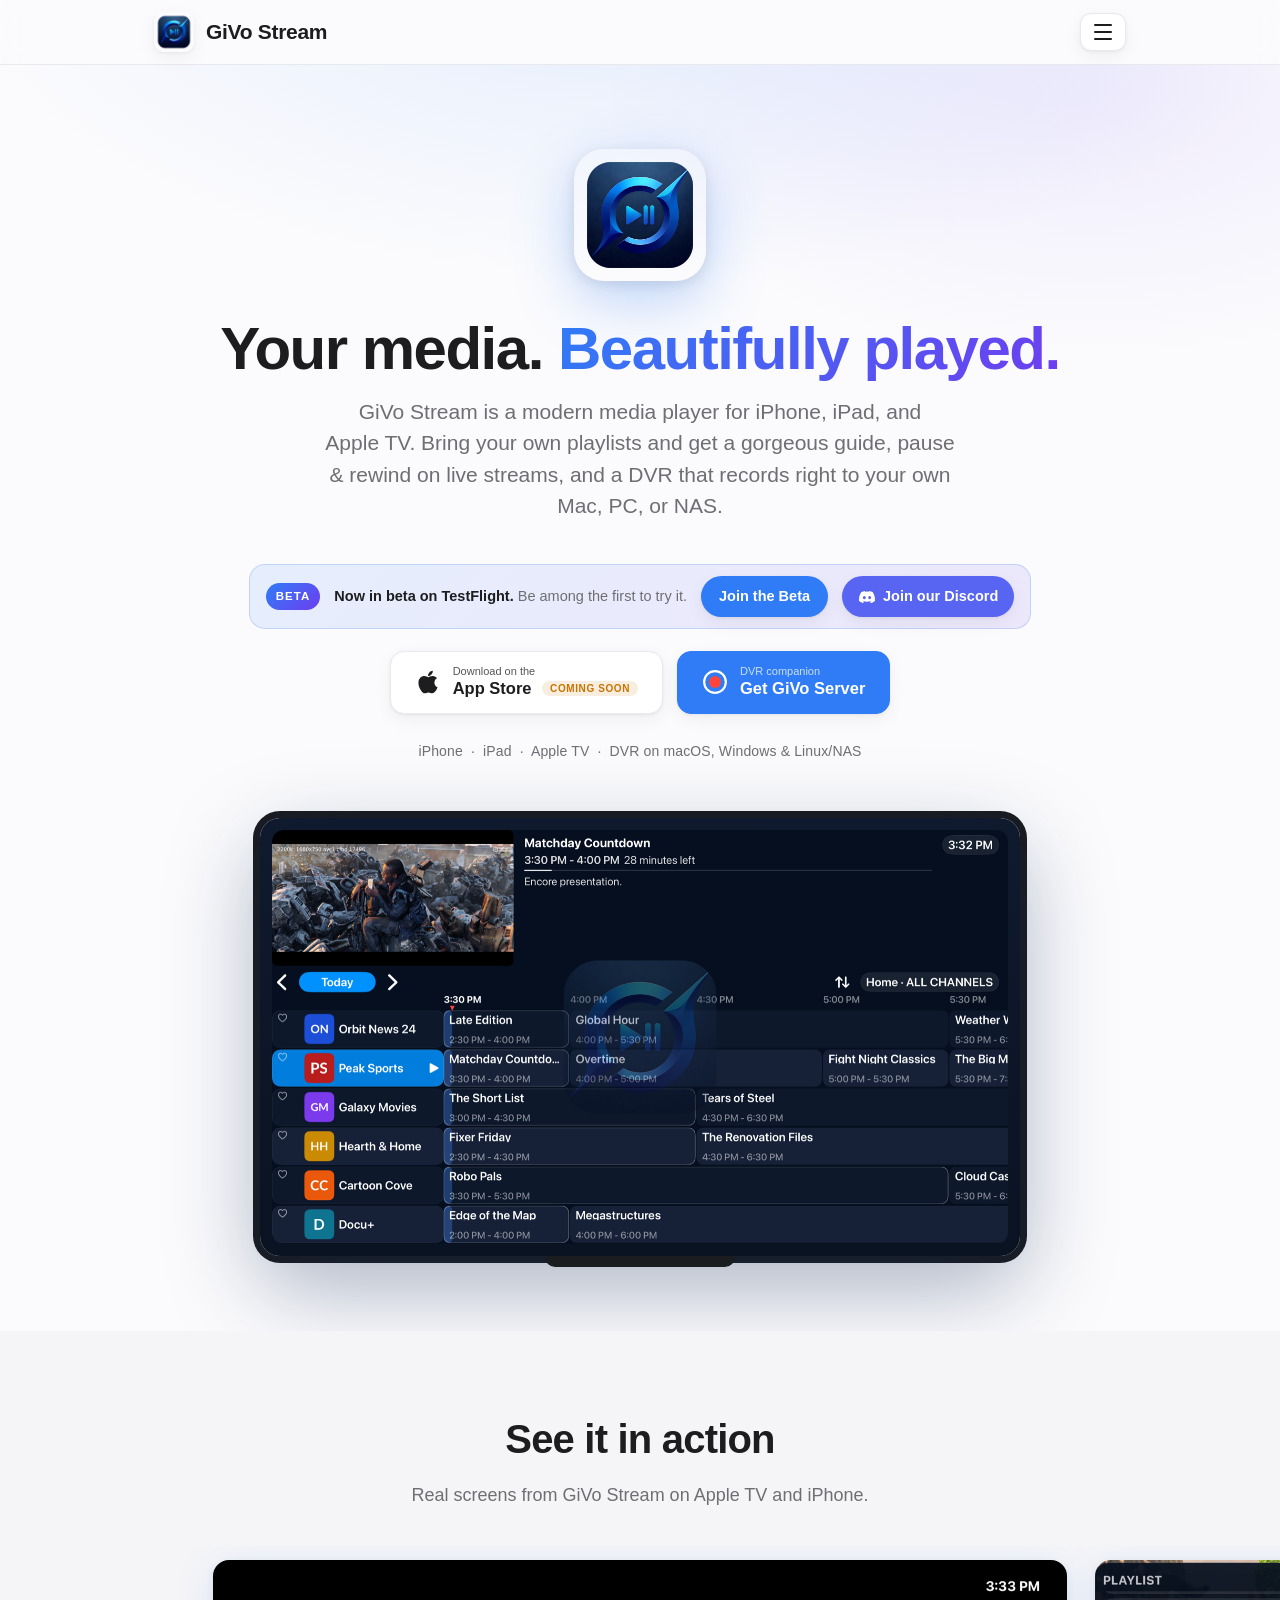
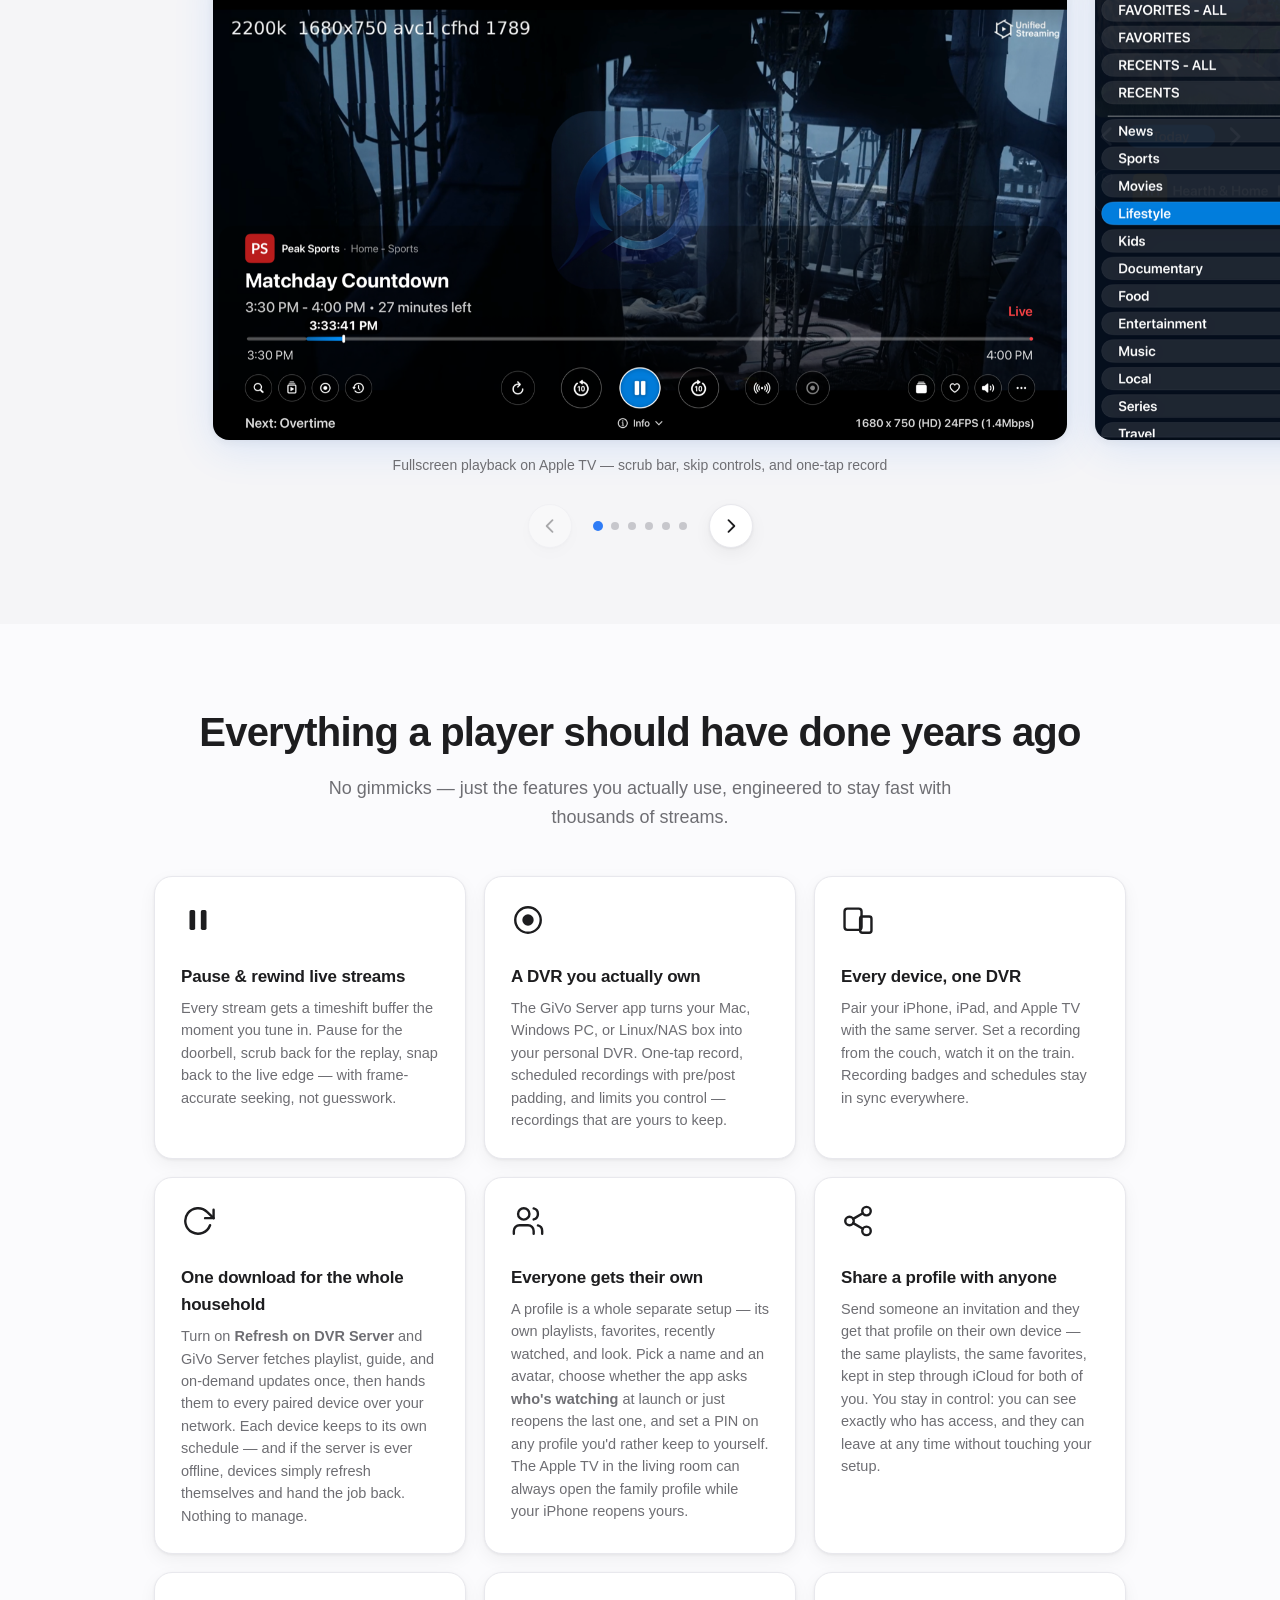
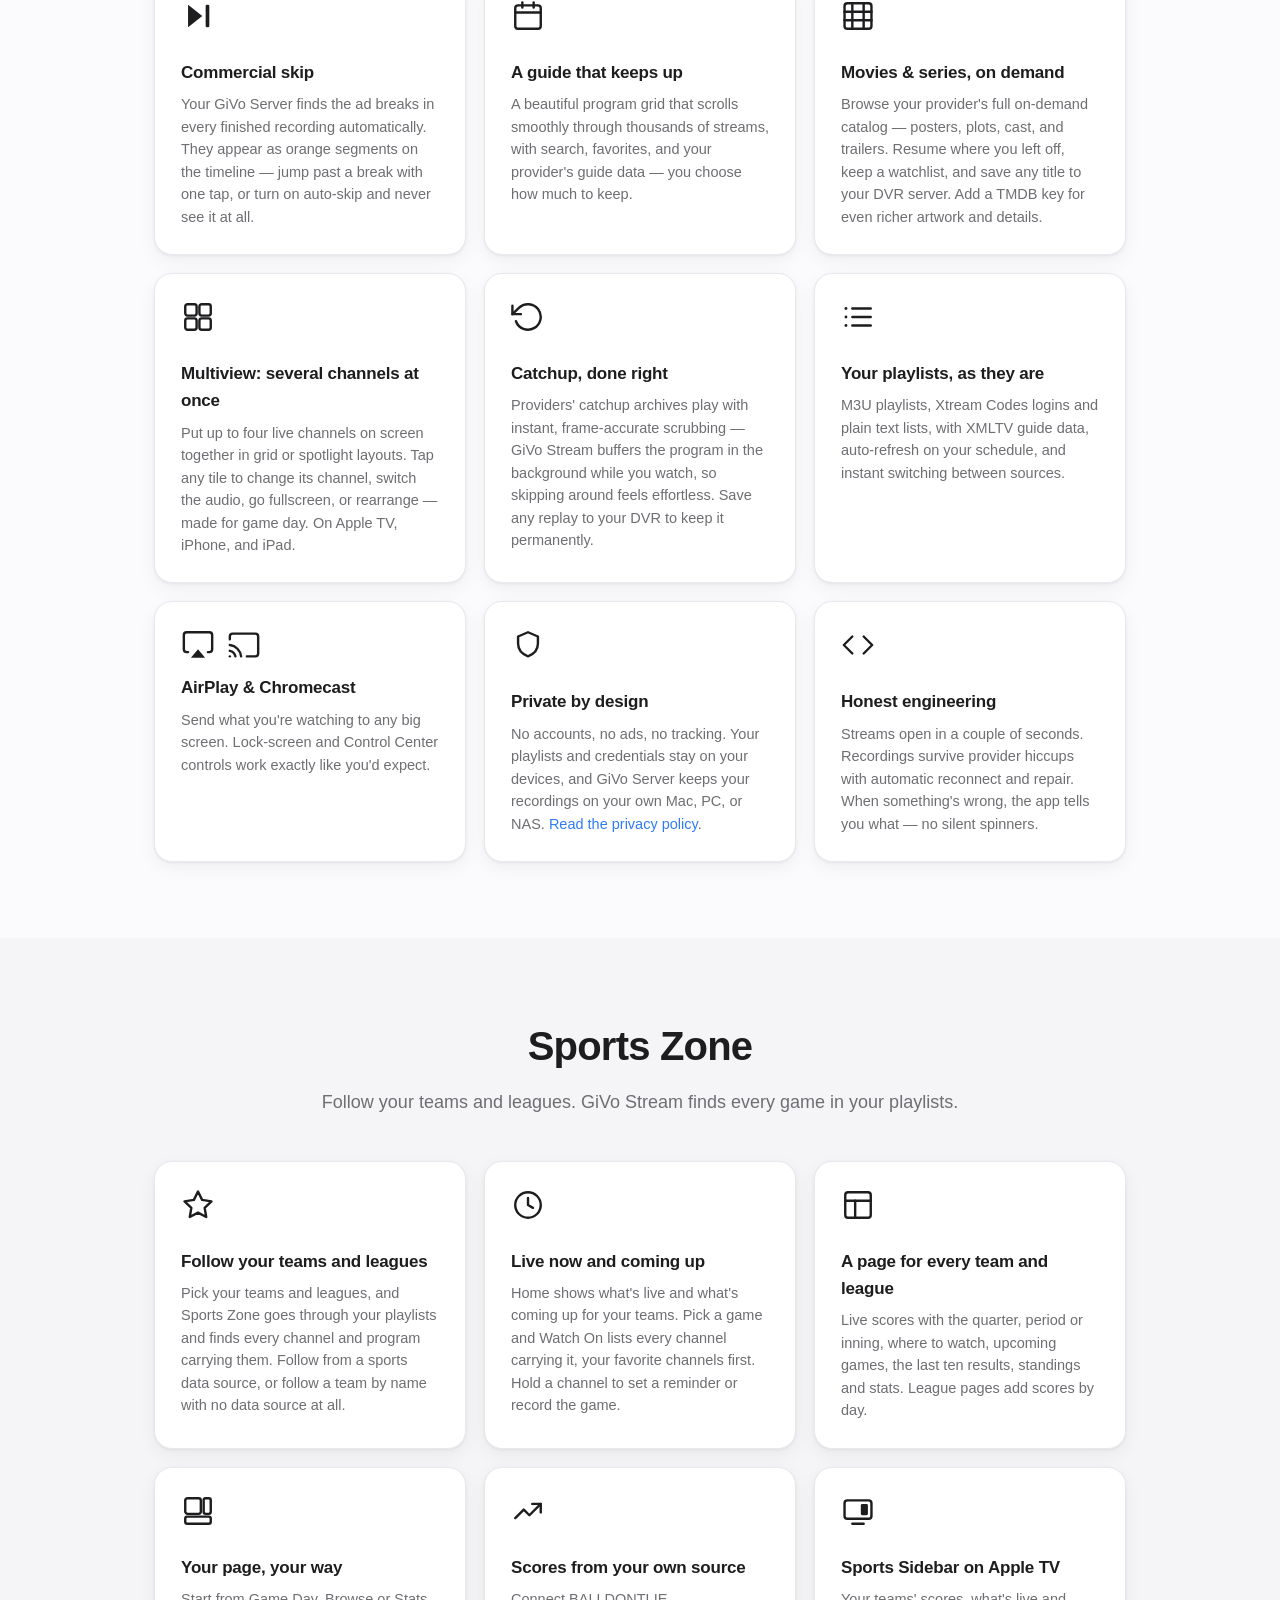
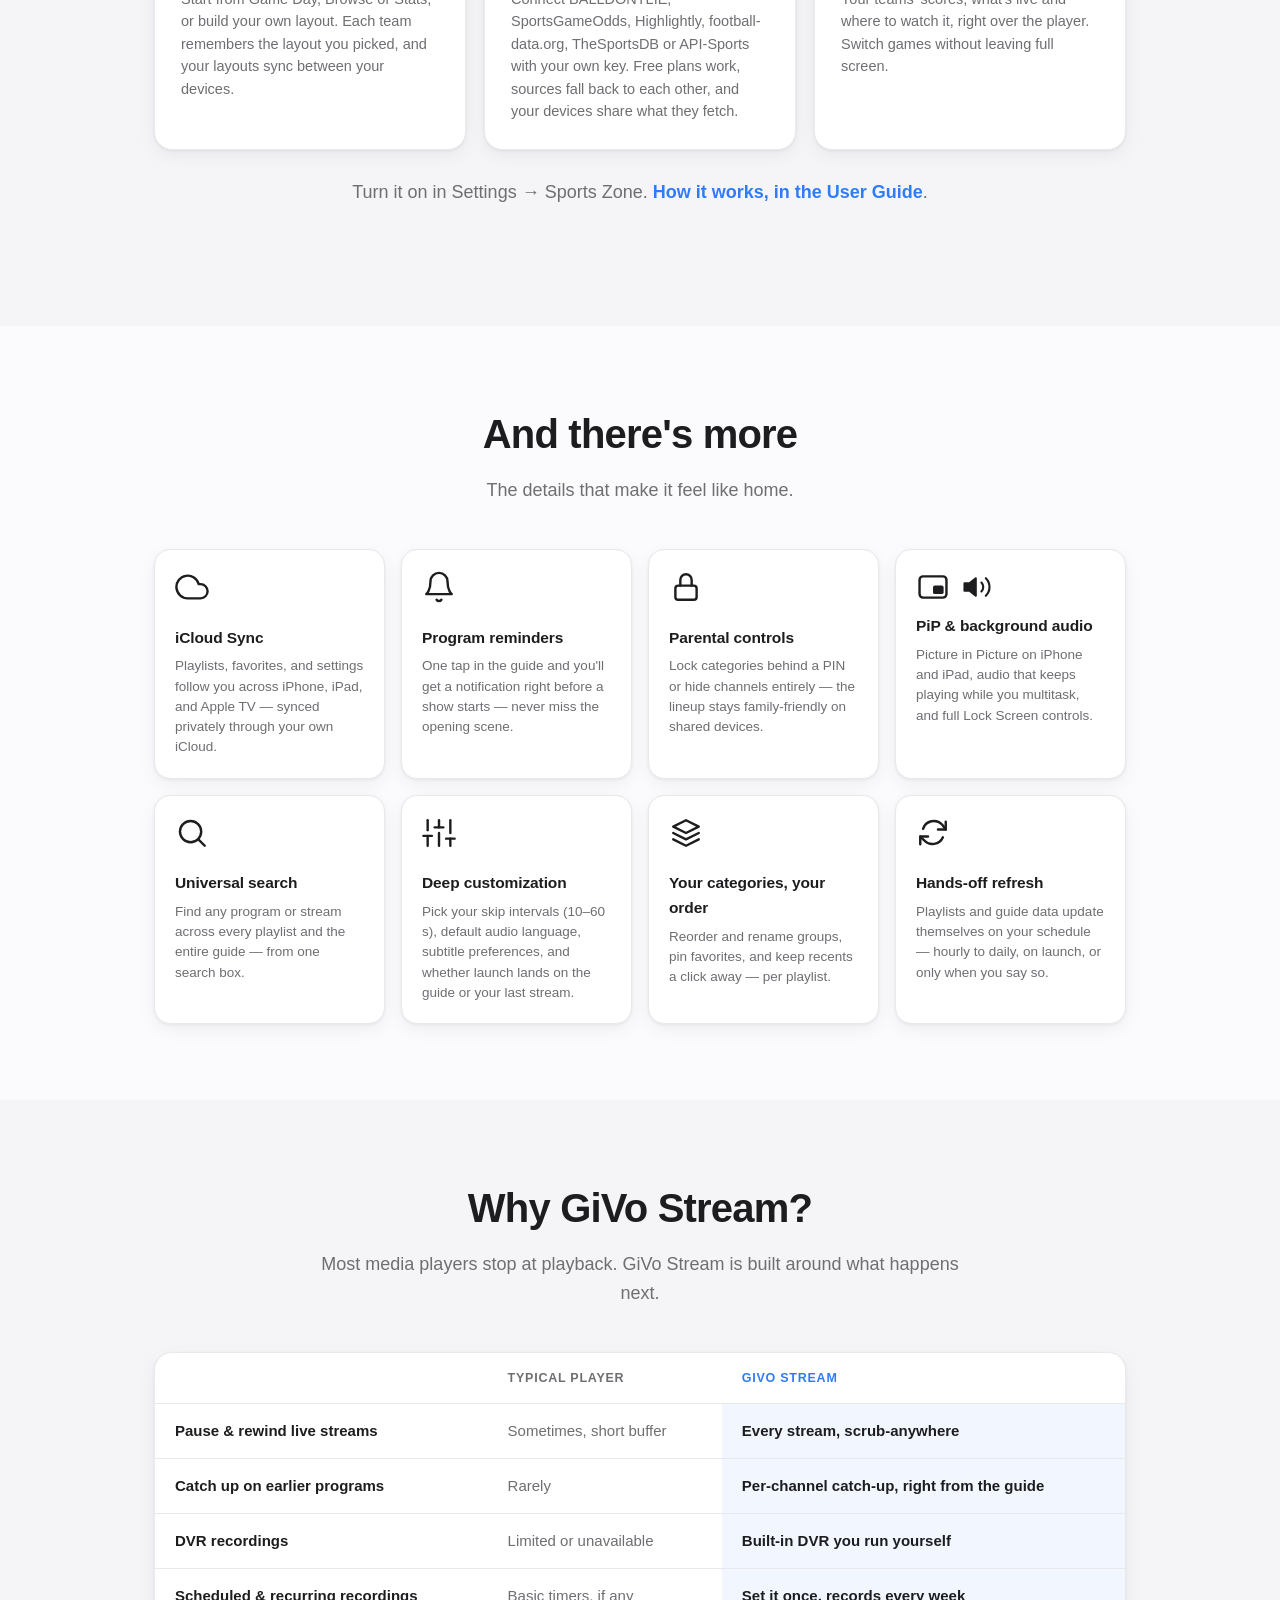
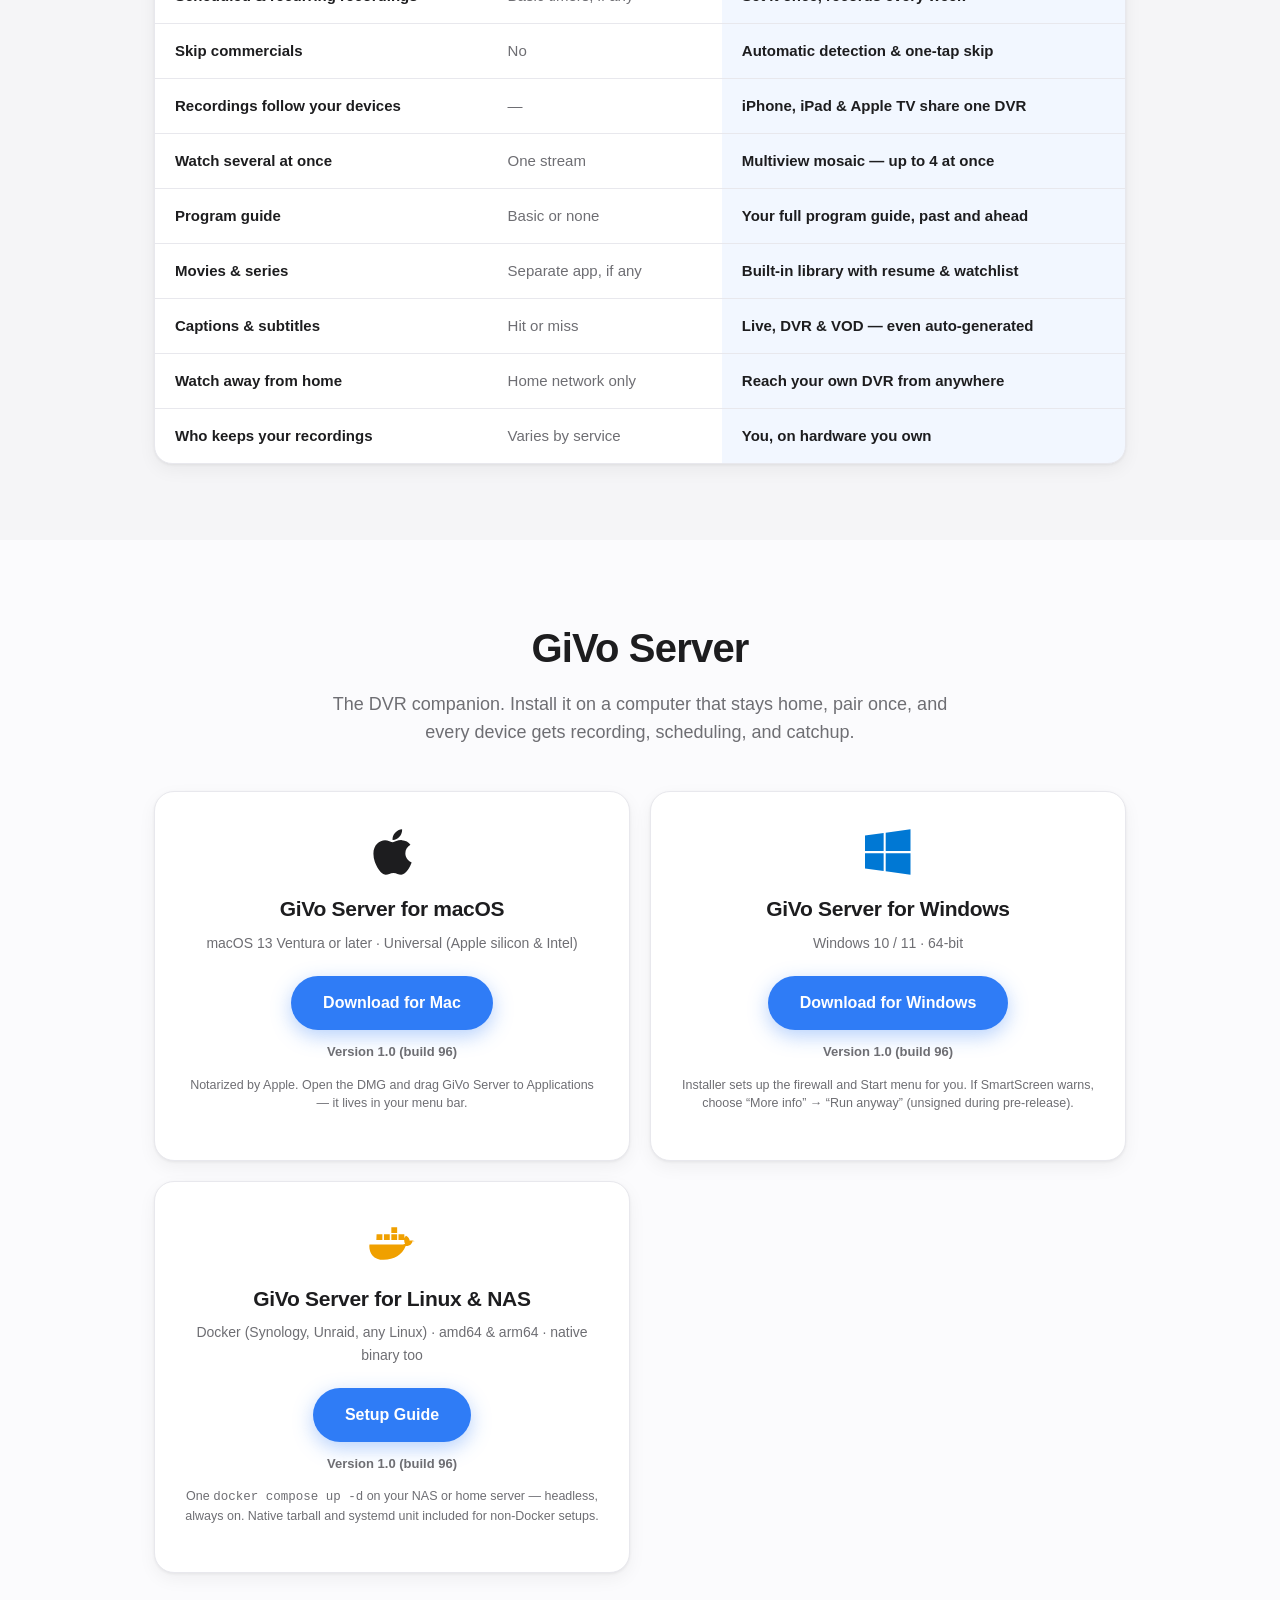
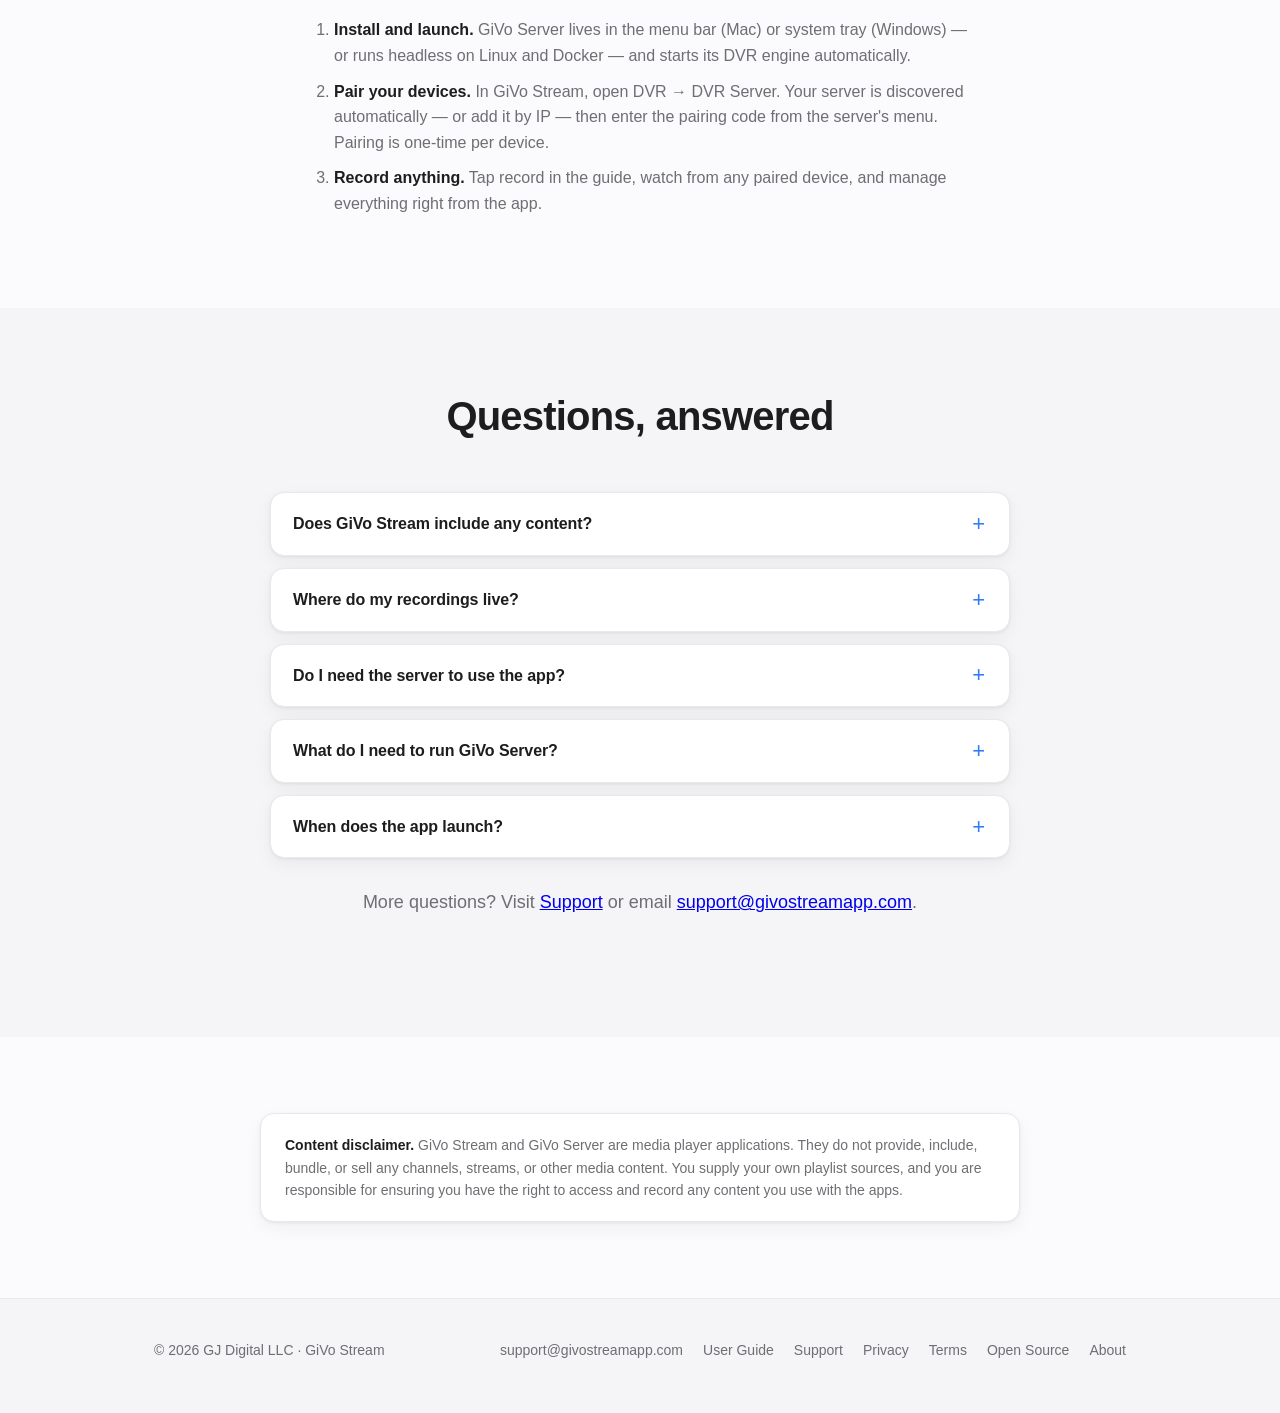
==== index.html @ 81349e75 "GiVo Server 1.0 (build 96) — downloads + version text" ====
<!DOCTYPE html>
<html lang="en">
<head>
<meta charset="utf-8">
<meta name="viewport" content="width=device-width, initial-scale=1">
<title>GiVo Stream — Your media. Beautifully played.</title>
<meta name="description" content="GiVo Stream is a modern media player for iPhone, iPad, and Apple TV. Bring your own playlists and get a beautiful program guide, pause &amp; rewind on live streams, and a DVR companion for Mac, Windows, and Linux/NAS.">
<meta property="og:title" content="GiVo Stream — Your media. Beautifully played.">
<meta property="og:description" content="Modern media player for iPhone, iPad & Apple TV with pause/rewind on live streams, a beautiful guide, and a DVR server for Mac, Windows, and Linux/NAS.">
<meta property="og:image" content="https://givostreamapp.com/assets/icon-512.png">
<meta property="og:url" content="https://givostreamapp.com/">
<link rel="icon" type="image/png" sizes="64x64" href="/assets/favicon-64.png">
<link rel="apple-touch-icon" href="/assets/icon-180.png">
<link rel="stylesheet" href="/styles.css?v=22">
</head>
<body>

<nav>
  <div class="wrap">
    <img width="180" height="180" src="/assets/icon-180.png" alt="GiVo Stream icon">
    <a class="brand" href="/">GiVo Stream</a>
    <div class="links">
      <a href="/#features">Features</a>
      <a href="/#sports">Sports Zone</a>
      <a href="/#download">DVR Server</a>
      <a href="/linux.html">Linux &amp; NAS</a>
      <a href="/userguide.html">User Guide</a>
      <a href="/support.html">Support</a>
      <a href="/privacy.html">Privacy</a>
      <a href="/terms.html">Terms</a>
      <a href="/open-source.html">Open Source</a>
      <a href="/about.html">About</a>
    </div>
    <details class="menu">
      <summary aria-label="Menu"><span></span><span></span><span></span></summary>
      <div class="dropdown">
        <a href="/#features">Features</a>
        <a href="/#sports">Sports Zone</a>
        <a href="/#download">DVR Server Downloads</a>
        <a href="/linux.html">Linux &amp; NAS Setup</a>
        <a href="/userguide.html">User Guide</a>
        <a href="/support.html">Support</a>
        <a href="/privacy.html">Privacy Policy</a>
        <a href="/terms.html">Terms of Service</a>
        <a href="/open-source.html">Open Source</a>
        <a href="/about.html">About</a>
        <div class="dd-sep"></div>
        <a href="/#appstore">App Store <span class="soon-pill">COMING SOON</span></a>
        <a href="https://testflight.apple.com/join/amYRbhWM" target="_blank" rel="noopener">Join the Beta</a>
        <a href="https://discord.gg/Vh5wXTSwYg" target="_blank" rel="noopener">Discord</a>
      </div>
    </details>
  </div>
</nav>

<header class="hero">
  <div class="wrap">
    <img width="512" height="512" class="appicon" src="/assets/icon-512.png" alt="GiVo Stream app icon">
    <h1>Your media. <span class="grad">Beautifully played.</span></h1>
    <p class="tagline">GiVo Stream is a modern media player for iPhone, iPad, and
    Apple&nbsp;TV. Bring your own playlists and get a gorgeous guide, pause &amp;
    rewind on live streams, and a DVR that records right to your own
    Mac, PC, or&nbsp;NAS.</p>
    <div class="beta-bar">
      <span class="beta-pill">BETA</span>
      <span class="beta-text"><strong>Now in beta on TestFlight.</strong> Be among the first to try it.</span>
      <a class="beta-btn" href="https://testflight.apple.com/join/amYRbhWM" target="_blank" rel="noopener">Join the Beta</a>
      <a class="discord-btn" href="https://discord.gg/Vh5wXTSwYg" target="_blank" rel="noopener"><svg viewBox="0 0 640 512" fill="currentColor" aria-hidden="true"><path d="M524.5 69.8a1.5 1.5 0 0 0-.8-.7A485 485 0 0 0 404 32a1.8 1.8 0 0 0-1.9.9 337 337 0 0 0-14.9 30.6 447.8 447.8 0 0 0-134.4 0A309.5 309.5 0 0 0 237.7 33a1.9 1.9 0 0 0-1.9-.9A483.7 483.7 0 0 0 116.1 69.1a1.7 1.7 0 0 0-.8.7C39.1 183.7 18.2 294.7 28.4 404.4a2 2 0 0 0 .8 1.4A487.7 487.7 0 0 0 176 479.9a1.9 1.9 0 0 0 2.1-.7 348.2 348.2 0 0 0 30-48.8 1.9 1.9 0 0 0-1-2.6 321.2 321.2 0 0 1-45.9-21.9 1.9 1.9 0 0 1-.2-3.1 251 251 0 0 0 9.1-7.1 1.8 1.8 0 0 1 1.9-.3c96.2 43.9 200.4 43.9 295.5 0a1.8 1.8 0 0 1 1.9.2 234.5 234.5 0 0 0 9.1 7.2 1.9 1.9 0 0 1-.2 3.1 301.4 301.4 0 0 1-45.9 21.8 1.9 1.9 0 0 0-1 2.6 391.1 391.1 0 0 0 30 48.8 1.9 1.9 0 0 0 2.1.7A486 486 0 0 0 610.7 405.7a1.9 1.9 0 0 0 .8-1.4c12.3-126.8-20.5-236.9-86.9-334.5zM222.5 337.6c-29 0-52.8-26.6-52.8-59.2s23.4-59.2 52.8-59.2c29.7 0 53.3 26.8 52.8 59.2 0 32.7-23.4 59.2-52.8 59.2zm195.4 0c-29 0-52.8-26.6-52.8-59.2s23.4-59.2 52.8-59.2c29.7 0 53.3 26.8 52.8 59.2 0 32.7-23.2 59.2-52.8 59.2z"/></svg>Join our Discord</a>
    </div>
    <div class="badges" id="appstore">
      <span class="badge soon">
        <svg viewBox="0 0 384 512" fill="currentColor"><path d="M318.7 268.7c-.2-36.7 16.4-64.4 50-84.8-18.8-26.9-47.2-41.7-84.7-44.6-35.5-2.8-74.3 20.7-88.5 20.7-15 0-49.4-19.7-76.4-19.7C63.3 141.2 4 184.8 4 273.5q0 39.3 14.4 81.2c12.8 36.7 59 126.7 107.2 125.2 25.2-.6 43-17.9 75.8-17.9 31.8 0 48.3 17.9 76.4 17.9 48.6-.7 90.4-82.5 102.6-119.3-65.2-30.7-61.7-90-61.7-91.9zm-56.6-164.2c27.3-32.4 24.8-61.9 24-72.5-24.1 1.4-52 16.4-67.9 34.9-17.5 19.8-27.8 44.3-25.6 71.9 26.1 2 49.9-11.4 69.5-34.3z"/></svg>
        <span>
          <span class="small">Download on the</span>
          <span class="big">App Store <span class="soon-pill">COMING SOON</span></span>
        </span>
      </span>
      <a class="badge primary" href="#download">
        <svg viewBox="0 0 24 24" aria-label="Record"><circle cx="12" cy="12" r="10" fill="none" stroke="#ffffff" stroke-width="2"/><circle cx="12" cy="12" r="5.5" fill="#ff453a"/></svg>
        <span>
          <span class="small">DVR companion</span>
          <span class="big">Get GiVo Server</span>
        </span>
      </a>
    </div>
    <p class="platforms">iPhone &nbsp;·&nbsp; iPad &nbsp;·&nbsp; Apple&nbsp;TV
    &nbsp;·&nbsp; DVR on macOS, Windows &amp; Linux/NAS</p>

    <!-- Real app screenshot in a TV frame -->
    <div class="tv-vignette">
      <div class="tv-frame tv-frame-img">
        <img width="1400" height="787" src="/assets/shots/tv-guide.png" alt="GiVo Stream on Apple TV — program guide with live preview playback">
      </div>
      <div class="tv-stand"></div>
    </div>
  </div>
</header>

<section id="shots" class="alt">
  <div class="wrap">
    <h2>See it in action</h2>
    <p class="sub">Real screens from GiVo Stream on Apple&nbsp;TV and iPhone.</p>
  </div>
  <div class="gallery" aria-roledescription="carousel" aria-label="Screenshots of GiVo Stream">
    <div class="gallery-track" tabindex="0">
      <figure class="slide tv">
        <div class="frame"><img width="1400" height="787" src="/assets/shots/tv-player.png" alt="GiVo Stream fullscreen playback on Apple TV with scrub bar and controls" loading="lazy"></div>
        <figcaption>Fullscreen playback on Apple&nbsp;TV — scrub bar, skip controls, and one-tap record</figcaption>
      </figure>
      <figure class="slide tv">
        <div class="frame"><img width="1400" height="787" src="/assets/shots/tv-sidebar.png" alt="GiVo Stream playlist and category sidebar on Apple TV" loading="lazy"></div>
        <figcaption>Playlists, favorites, recents, and categories — one sidebar away</figcaption>
      </figure>
      <figure class="slide phone">
        <div class="frame"><img width="460" height="1000" src="/assets/shots/phone-player.png" alt="GiVo Stream floating player on iPhone with scrub bar and record button" loading="lazy"></div>
        <figcaption>The floating player — scrub, skip, and record in one tap</figcaption>
      </figure>
      <figure class="slide phone">
        <div class="frame"><img width="460" height="1000" src="/assets/shots/phone-guide.png" alt="GiVo Stream program guide on iPhone" loading="lazy"></div>
        <figcaption>The guide on iPhone</figcaption>
      </figure>
      <figure class="slide phone">
        <div class="frame"><img width="460" height="1000" src="/assets/shots/phone-channels.png" alt="GiVo Stream channel list on iPhone with now-playing progress" loading="lazy"></div>
        <figcaption>Channels with now-playing progress</figcaption>
      </figure>
      <figure class="slide phone">
        <div class="frame"><img width="460" height="1000" src="/assets/shots/phone-sidebar.png" alt="GiVo Stream playlist and category sidebar on iPhone" loading="lazy"></div>
        <figcaption>The sidebar — playlists, search, and categories</figcaption>
      </figure>
    </div>
    <div class="wrap gallery-nav">
      <button type="button" class="gallery-btn prev" aria-label="Previous screenshot" disabled><svg viewBox="0 0 24 24" width="20" height="20" fill="none" stroke="currentColor" stroke-width="2.2" stroke-linecap="round" stroke-linejoin="round" aria-hidden="true"><path d="M15 5l-7 7 7 7"/></svg></button>
      <div class="gallery-dots" role="tablist" aria-label="Choose a screenshot"><button type="button" role="tab" aria-label="Screenshot 1" aria-selected="true"></button><button type="button" role="tab" aria-label="Screenshot 2" aria-selected="false"></button><button type="button" role="tab" aria-label="Screenshot 3" aria-selected="false"></button><button type="button" role="tab" aria-label="Screenshot 4" aria-selected="false"></button><button type="button" role="tab" aria-label="Screenshot 5" aria-selected="false"></button><button type="button" role="tab" aria-label="Screenshot 6" aria-selected="false"></button></div>
      <button type="button" class="gallery-btn next" aria-label="Next screenshot"><svg viewBox="0 0 24 24" width="20" height="20" fill="none" stroke="currentColor" stroke-width="2.2" stroke-linecap="round" stroke-linejoin="round" aria-hidden="true"><path d="M9 5l7 7-7 7"/></svg></button>
    </div>
  </div>
</section>

<section id="features">
  <div class="wrap">
    <h2>Everything a player should have done years ago</h2>
    <p class="sub">No gimmicks — just the features you actually use, engineered
    to stay fast with thousands of streams.</p>
    <div class="features">
      <div class="feature">
        <div class="icon"><svg viewBox="0 0 24 24" width="34" height="34" fill="none" stroke="currentColor" stroke-width="1.7" stroke-linecap="round" stroke-linejoin="round" role="img" aria-label="Pause and rewind"><rect x="6" y="5" width="4" height="14" rx="1.2" fill="currentColor" stroke="none"/><rect x="14" y="5" width="4" height="14" rx="1.2" fill="currentColor" stroke="none"/></svg></div>
        <h3>Pause &amp; rewind live streams</h3>
        <p>Every stream gets a timeshift buffer the moment you tune in. Pause
        for the doorbell, scrub back for the replay, snap back to the live
        edge — with frame-accurate seeking, not guesswork.</p>
      </div>
      <div class="feature">
        <div class="icon"><svg viewBox="0 0 24 24" width="34" height="34" fill="none" stroke="currentColor" stroke-width="1.7" stroke-linecap="round" stroke-linejoin="round" role="img" aria-label="DVR"><circle cx="12" cy="12" r="9"/><circle cx="12" cy="12" r="4" fill="currentColor" stroke="none"/></svg></div>
        <h3>A DVR you actually own</h3>
        <p>The GiVo Server app turns your Mac, Windows PC, or Linux/NAS
        box into your personal DVR. One-tap record, scheduled recordings with pre/post
        padding, and limits you control — recordings that are yours to keep.</p>
      </div>
      <div class="feature">
        <div class="icon"><svg viewBox="0 0 24 24" width="34" height="34" fill="none" stroke="currentColor" stroke-width="1.7" stroke-linecap="round" stroke-linejoin="round" role="img" aria-label="Every device"><rect x="2.5" y="4" width="12" height="15" rx="2"/><rect x="13.5" y="9.5" width="8" height="11.5" rx="1.6"/></svg></div>
        <h3>Every device, one DVR</h3>
        <p>Pair your iPhone, iPad, and Apple&nbsp;TV with the same server. Set
        a recording from the couch, watch it on the train. Recording badges
        and schedules stay in sync everywhere.</p>
      </div>
      <div class="feature">
        <div class="icon"><svg viewBox="0 0 24 24" width="34" height="34" fill="none" stroke="currentColor" stroke-width="1.7" stroke-linecap="round" stroke-linejoin="round" role="img" aria-label="Server refreshes"><polyline points="23 4 23 10 17 10"/><path d="M20.5 15a9 9 0 1 1-2.1-9.4L23 10"/></svg></div>
        <h3>One download for the whole household</h3>
        <p>Turn on <strong>Refresh on DVR Server</strong> and GiVo Server
        fetches playlist, guide, and on-demand updates once, then hands them
        to every paired device over your network. Each device keeps to its
        own schedule — and if the server is ever offline, devices simply
        refresh themselves and hand the job back. Nothing to manage.</p>
      </div>
      <div class="feature">
        <div class="icon"><svg viewBox="0 0 24 24" width="34" height="34" fill="none" stroke="currentColor" stroke-width="1.7" stroke-linecap="round" stroke-linejoin="round" role="img" aria-label="Profiles"><path d="M16 21v-2a4 4 0 0 0-4-4H6a4 4 0 0 0-4 4v2"/><circle cx="9" cy="7" r="4"/><path d="M22 21v-2a4 4 0 0 0-3-3.87"/><path d="M16 3.13a4 4 0 0 1 0 7.75"/></svg></div>
        <h3>Everyone gets their own</h3>
        <p>A profile is a whole separate setup — its own playlists, favorites,
        recently watched, and look. Pick a name and an avatar, choose whether the
        app asks <strong>who's watching</strong> at launch or just reopens the last
        one, and set a PIN on any profile you'd rather keep to yourself. The Apple
        TV in the living room can always open the family profile while your iPhone
        reopens yours.</p>
      </div>
      <div class="feature">
        <div class="icon"><svg viewBox="0 0 24 24" width="34" height="34" fill="none" stroke="currentColor" stroke-width="1.7" stroke-linecap="round" stroke-linejoin="round" role="img" aria-label="Share a profile"><circle cx="18" cy="5" r="3"/><circle cx="6" cy="12" r="3"/><circle cx="18" cy="19" r="3"/><line x1="8.6" y1="10.5" x2="15.4" y2="6.5"/><line x1="8.6" y1="13.5" x2="15.4" y2="17.5"/></svg></div>
        <h3>Share a profile with anyone</h3>
        <p>Send someone an invitation and they get that profile on their own
        device — the same playlists, the same favorites, kept in step through
        iCloud for both of you. You stay in control: you can see exactly who has
        access, and they can leave at any time without touching your setup.</p>
      </div>
      <div class="feature">
        <div class="icon"><svg viewBox="0 0 24 24" width="34" height="34" fill="none" stroke="currentColor" stroke-width="1.7" stroke-linecap="round" stroke-linejoin="round" role="img" aria-label="Commercial skip"><path d="M5 4l10 8-10 8z" fill="currentColor" stroke="none"/><rect x="17.4" y="4" width="2.6" height="16" rx="1" fill="currentColor" stroke="none"/></svg></div>
        <h3>Commercial skip</h3>
        <p>Your GiVo Server finds the ad breaks in every finished recording
        automatically. They appear as orange segments on the timeline — jump
        past a break with one tap, or turn on auto-skip and never see it
        at all.</p>
      </div>
      <div class="feature">
        <div class="icon"><svg viewBox="0 0 24 24" width="34" height="34" fill="none" stroke="currentColor" stroke-width="1.7" stroke-linecap="round" stroke-linejoin="round" role="img" aria-label="Guide"><rect x="3" y="4.5" width="18" height="16.5" rx="2"/><line x1="3" y1="9.5" x2="21" y2="9.5"/><line x1="8" y1="2.5" x2="8" y2="6"/><line x1="16" y1="2.5" x2="16" y2="6"/></svg></div>
        <h3>A guide that keeps up</h3>
        <p>A beautiful program grid that scrolls smoothly through thousands of
        streams, with search, favorites, and your provider's guide data —
        you choose how much to keep.</p>
      </div>
      <div class="feature">
        <div class="icon"><svg viewBox="0 0 24 24" width="34" height="34" fill="none" stroke="currentColor" stroke-width="1.7" stroke-linecap="round" stroke-linejoin="round" role="img" aria-label="Movies and series"><rect x="2.5" y="3" width="19" height="18" rx="2"/><line x1="2.5" y1="9" x2="21.5" y2="9"/><line x1="2.5" y1="15" x2="21.5" y2="15"/><line x1="8" y1="3" x2="8" y2="21"/><line x1="16" y1="3" x2="16" y2="21"/></svg></div>
        <h3>Movies &amp; series, on demand</h3>
        <p>Browse your provider's full on-demand catalog — posters, plots, cast,
        and trailers. Resume where you left off, keep a watchlist, and save any
        title to your DVR server. Add a TMDB key for even richer
        artwork and details.</p>
      </div>
      <div class="feature">
        <div class="icon"><svg viewBox="0 0 24 24" width="34" height="34" fill="none" stroke="currentColor" stroke-width="1.7" stroke-linecap="round" stroke-linejoin="round" role="img" aria-label="Multiview"><rect x="3" y="3" width="8" height="8" rx="1.6"/><rect x="13" y="3" width="8" height="8" rx="1.6"/><rect x="3" y="13" width="8" height="8" rx="1.6"/><rect x="13" y="13" width="8" height="8" rx="1.6"/></svg></div>
        <h3>Multiview: several channels at once</h3>
        <p>Put up to four live channels on screen together in grid or spotlight
        layouts. Tap any tile to change its channel, switch the audio, go
        fullscreen, or rearrange — made for game day. On Apple&nbsp;TV, iPhone,
        and iPad.</p>
      </div>
      <div class="feature">
        <div class="icon"><svg viewBox="0 0 24 24" width="34" height="34" fill="none" stroke="currentColor" stroke-width="1.7" stroke-linecap="round" stroke-linejoin="round" role="img" aria-label="Catchup"><polyline points="1 4 1 10 7 10"/><path d="M3.5 15a9 9 0 1 0 2.1-9.4L1 10"/></svg></div>
        <h3>Catchup, done right</h3>
        <p>Providers' catchup archives play with instant, frame-accurate
        scrubbing — GiVo Stream buffers the program in the background while
        you watch, so skipping around feels effortless. Save any replay to
        your DVR to keep it permanently.</p>
      </div>
      <div class="feature">
        <div class="icon"><svg viewBox="0 0 24 24" width="34" height="34" fill="none" stroke="currentColor" stroke-width="1.7" stroke-linecap="round" stroke-linejoin="round" role="img" aria-label="Your playlists"><line x1="8" y1="6" x2="21" y2="6"/><line x1="8" y1="12" x2="21" y2="12"/><line x1="8" y1="18" x2="21" y2="18"/><circle cx="3.5" cy="6" r="1" fill="currentColor" stroke="none"/><circle cx="3.5" cy="12" r="1" fill="currentColor" stroke="none"/><circle cx="3.5" cy="18" r="1" fill="currentColor" stroke="none"/></svg></div>
        <h3>Your playlists, as they are</h3>
        <p>M3U playlists, Xtream Codes logins and plain text lists,
        with XMLTV guide data, auto-refresh on your schedule,
        and instant switching between sources.</p>
      </div>
      <div class="feature">
        <div class="icon" style="display:flex;gap:12px;align-items:center;">
          <svg viewBox="0 0 24 24" width="34" height="34" fill="none" stroke="currentColor" stroke-width="1.7" stroke-linecap="round" stroke-linejoin="round" role="img" aria-label="AirPlay">
            <path d="M5 17H4a2 2 0 0 1-2-2V5a2 2 0 0 1 2-2h16a2 2 0 0 1 2 2v10a2 2 0 0 1-2 2h-1"/>
            <polygon points="12 15 17 21 7 21 12 15" fill="currentColor" stroke="none"/>
          </svg>
          <svg viewBox="0 0 24 24" width="34" height="34" fill="none" stroke="currentColor" stroke-width="1.7" stroke-linecap="round" stroke-linejoin="round" role="img" aria-label="Chromecast">
            <path d="M2 16.1A5 5 0 0 1 5.9 20M2 12.05A9 9 0 0 1 9.95 20M2 8V6a2 2 0 0 1 2-2h16a2 2 0 0 1 2 2v12a2 2 0 0 1-2 2h-6"/>
            <line x1="2" y1="20" x2="2.01" y2="20"/>
          </svg>
        </div>
        <h3>AirPlay &amp; Chromecast</h3>
        <p>Send what you're watching to any big screen. Lock-screen and
        Control Center controls work exactly like you'd expect.</p>
      </div>
      <div class="feature">
        <div class="icon"><svg viewBox="0 0 24 24" width="34" height="34" fill="none" stroke="currentColor" stroke-width="1.7" stroke-linecap="round" stroke-linejoin="round" role="img" aria-label="Private"><path d="M12 3l7 3v5c0 4.5-3 7.5-7 9-4-1.5-7-4.5-7-9V6z"/></svg></div>
        <h3>Private by design</h3>
        <p>No accounts, no ads, no tracking. Your playlists and
        credentials stay on your devices, and GiVo Server keeps your
        recordings on your own Mac, PC, or NAS.
        <a href="/privacy.html">Read the privacy policy</a>.</p>
      </div>
      <div class="feature">
        <div class="icon"><svg viewBox="0 0 24 24" width="34" height="34" fill="none" stroke="currentColor" stroke-width="1.7" stroke-linecap="round" stroke-linejoin="round" role="img" aria-label="Engineering"><polyline points="16 18 22 12 16 6"/><polyline points="8 6 2 12 8 18"/></svg></div>
        <h3>Honest engineering</h3>
        <p>Streams open in a couple of seconds. Recordings survive provider
        hiccups with automatic reconnect and repair. When something's wrong,
        the app tells you what — no silent spinners.</p>
      </div>
    </div>
  </div>
</section>

<section id="sports" class="alt">
  <div class="wrap">
    <h2>Sports Zone</h2>
    <p class="sub">Follow your teams and leagues. GiVo Stream finds every game in your playlists.</p>
    <div class="features">
      <div class="feature">
        <div class="icon"><svg viewBox="0 0 24 24" width="34" height="34" fill="none" stroke="currentColor" stroke-width="1.7" stroke-linecap="round" stroke-linejoin="round" role="img" aria-label="Follow"><path d="M12 2.5l2.9 5.9 6.6 1-4.8 4.6 1.1 6.5L12 17.4l-5.8 3.1 1.1-6.5L2.5 9.4l6.6-1z"/></svg></div>
        <h3>Follow your teams and leagues</h3>
        <p>Pick your teams and leagues, and Sports Zone goes through your playlists and finds every channel and program carrying them. Follow from a sports data source, or follow a team by name with no data source at all.</p>
      </div>
      <div class="feature">
        <div class="icon"><svg viewBox="0 0 24 24" width="34" height="34" fill="none" stroke="currentColor" stroke-width="1.7" stroke-linecap="round" stroke-linejoin="round" role="img" aria-label="Live now"><circle cx="12" cy="12" r="9"/><polyline points="12 7 12 12 15.5 14"/></svg></div>
        <h3>Live now and coming up</h3>
        <p>Home shows what's live and what's coming up for your teams. Pick a game and Watch On lists every channel carrying it, your favorite channels first. Hold a channel to set a reminder or record the game.</p>
      </div>
      <div class="feature">
        <div class="icon"><svg viewBox="0 0 24 24" width="34" height="34" fill="none" stroke="currentColor" stroke-width="1.7" stroke-linecap="round" stroke-linejoin="round" role="img" aria-label="Team pages"><rect x="3" y="3" width="18" height="18" rx="2"/><line x1="3" y1="9" x2="21" y2="9"/><line x1="10" y1="9" x2="10" y2="21"/></svg></div>
        <h3>A page for every team and league</h3>
        <p>Live scores with the quarter, period or inning, where to watch, upcoming games, the last ten results, standings and stats. League pages add scores by day.</p>
      </div>
      <div class="feature">
        <div class="icon"><svg viewBox="0 0 24 24" width="34" height="34" fill="none" stroke="currentColor" stroke-width="1.7" stroke-linecap="round" stroke-linejoin="round" role="img" aria-label="Layouts"><rect x="3" y="3" width="11" height="11" rx="1.6"/><rect x="16" y="3" width="5" height="11" rx="1.4"/><rect x="3" y="16" width="18" height="5" rx="1.4"/></svg></div>
        <h3>Your page, your way</h3>
        <p>Start from Game Day, Browse or Stats, or build your own layout. Each team remembers the layout you picked, and your layouts sync between your devices.</p>
      </div>
      <div class="feature">
        <div class="icon"><svg viewBox="0 0 24 24" width="34" height="34" fill="none" stroke="currentColor" stroke-width="1.7" stroke-linecap="round" stroke-linejoin="round" role="img" aria-label="Scores"><polyline points="3 17 9 11 13 15 21 7"/><polyline points="15 7 21 7 21 13"/></svg></div>
        <h3>Scores from your own source</h3>
        <p>Connect BALLDONTLIE, SportsGameOdds, Highlightly, football-data.org, TheSportsDB or API-Sports with your own key. Free plans work, sources fall back to each other, and your devices share what they fetch.</p>
      </div>
      <div class="feature">
        <div class="icon"><svg viewBox="0 0 24 24" width="34" height="34" fill="none" stroke="currentColor" stroke-width="1.7" stroke-linecap="round" stroke-linejoin="round" role="img" aria-label="Sports Sidebar"><rect x="2.5" y="4.5" width="19" height="13" rx="2"/><rect x="14" y="7" width="5" height="8" rx="1" fill="currentColor" stroke="none"/><line x1="8" y1="21" x2="16" y2="21"/></svg></div>
        <h3>Sports Sidebar on Apple&nbsp;TV</h3>
        <p>Your teams' scores, what's live and where to watch it, right over the player. Switch games without leaving full screen.</p>
      </div>
    </div>
    <p class="sub" style="margin-top:28px">Turn it on in Settings &rarr; Sports Zone. <a href="/userguide.html#sports" style="color:var(--blue);text-decoration:none;font-weight:600">How it works, in the User Guide</a>.</p>
  </div>
</section>

<section id="more">
  <div class="wrap">
    <h2>And there's more</h2>
    <p class="sub">The details that make it feel like home.</p>
    <div class="minifeatures">
      <div class="mini">
        <div class="icon">
          <svg viewBox="0 0 24 24" width="34" height="34" fill="none" stroke="currentColor" stroke-width="1.7" stroke-linecap="round" stroke-linejoin="round" role="img" aria-label="iCloud">
            <path d="M18 10h-1.26A8 8 0 1 0 9 20h9a5 5 0 0 0 0-10z"/>
          </svg>
        </div>
        <h4>iCloud Sync</h4>
        <p>Playlists, favorites, and settings follow you across iPhone,
        iPad, and Apple&nbsp;TV — synced privately through your own iCloud.</p>
      </div>
      <div class="mini">
        <div class="icon"><svg viewBox="0 0 24 24" width="34" height="34" fill="none" stroke="currentColor" stroke-width="1.7" stroke-linecap="round" stroke-linejoin="round" role="img" aria-label="Reminders"><path d="M18 8A6 6 0 0 0 6 8c0 7-3 9-3 9h18s-3-2-3-9"/><path d="M13.7 21a2 2 0 0 1-3.4 0"/></svg></div>
        <h4>Program reminders</h4>
        <p>One tap in the guide and you'll get a notification right before a
        show starts — never miss the opening scene.</p>
      </div>
      <div class="mini">
        <div class="icon"><svg viewBox="0 0 24 24" width="34" height="34" fill="none" stroke="currentColor" stroke-width="1.7" stroke-linecap="round" stroke-linejoin="round" role="img" aria-label="Parental controls"><rect x="4.5" y="11" width="15" height="10" rx="2"/><path d="M8 11V7a4 4 0 0 1 8 0v4"/></svg></div>
        <h4>Parental controls</h4>
        <p>Lock categories behind a PIN or hide channels entirely — the
        lineup stays family-friendly on shared devices.</p>
      </div>
      <div class="mini">
        <div class="icon" style="display:flex;gap:12px;align-items:center;">
          <svg viewBox="0 0 24 24" width="34" height="34" fill="none" stroke="currentColor" stroke-width="1.7" stroke-linecap="round" stroke-linejoin="round" role="img" aria-label="Picture in Picture">
            <rect x="2.5" y="4.5" width="19" height="15" rx="2.5"/>
            <rect x="12" y="11" width="7.5" height="6" rx="1.3" fill="currentColor" stroke="none"/>
          </svg>
          <svg viewBox="0 0 24 24" width="30" height="30" fill="none" stroke="currentColor" stroke-width="1.7" stroke-linecap="round" stroke-linejoin="round" role="img" aria-label="Background audio">
            <path d="M11 5 6 9H2v6h4l5 4z" fill="currentColor" stroke="currentColor"/>
            <path d="M15.54 8.46a5 5 0 0 1 0 7.07M19.07 4.93a10 10 0 0 1 0 14.14"/>
          </svg>
        </div>
        <h4>PiP &amp; background audio</h4>
        <p>Picture in Picture on iPhone and iPad, audio that keeps playing
        while you multitask, and full Lock Screen controls.</p>
      </div>
      <div class="mini">
        <div class="icon"><svg viewBox="0 0 24 24" width="34" height="34" fill="none" stroke="currentColor" stroke-width="1.7" stroke-linecap="round" stroke-linejoin="round" role="img" aria-label="Search"><circle cx="11" cy="11" r="7.5"/><line x1="21" y1="21" x2="16.5" y2="16.5"/></svg></div>
        <h4>Universal search</h4>
        <p>Find any program or stream across every playlist and the entire
        guide — from one search box.</p>
      </div>
      <div class="mini">
        <div class="icon">
          <svg viewBox="0 0 24 24" width="34" height="34" fill="none" stroke="currentColor" stroke-width="1.7" stroke-linecap="round" stroke-linejoin="round" role="img" aria-label="Customization">
            <line x1="4" y1="21" x2="4" y2="14"/><line x1="4" y1="10" x2="4" y2="3"/>
            <line x1="12" y1="21" x2="12" y2="12"/><line x1="12" y1="8" x2="12" y2="3"/>
            <line x1="20" y1="21" x2="20" y2="16"/><line x1="20" y1="12" x2="20" y2="3"/>
            <line x1="1" y1="14" x2="7" y2="14"/><line x1="9" y1="8" x2="15" y2="8"/><line x1="17" y1="16" x2="23" y2="16"/>
          </svg>
        </div>
        <h4>Deep customization</h4>
        <p>Pick your skip intervals (10–60 s), default audio language,
        subtitle preferences, and whether launch lands on the guide or your
        last stream.</p>
      </div>
      <div class="mini">
        <div class="icon"><svg viewBox="0 0 24 24" width="34" height="34" fill="none" stroke="currentColor" stroke-width="1.7" stroke-linecap="round" stroke-linejoin="round" role="img" aria-label="Categories"><path d="M12 3 3 7.5l9 4.5 9-4.5z"/><path d="M3 12l9 4.5 9-4.5"/><path d="M3 16.5l9 4.5 9-4.5"/></svg></div>
        <h4>Your categories, your order</h4>
        <p>Reorder and rename groups, pin favorites, and keep recents a
        click away — per playlist.</p>
      </div>
      <div class="mini">
        <div class="icon"><svg viewBox="0 0 24 24" width="34" height="34" fill="none" stroke="currentColor" stroke-width="1.7" stroke-linecap="round" stroke-linejoin="round" role="img" aria-label="Hands-off refresh"><polyline points="21 4 21 9.5 15.5 9.5"/><polyline points="3 20 3 14.5 8.5 14.5"/><path d="M5 9a8 8 0 0 1 13.4-3L21 9.5M3 14.5l2.6 2.5A8 8 0 0 0 19 15"/></svg></div>
        <h4>Hands-off refresh</h4>
        <p>Playlists and guide data update themselves on your schedule —
        hourly to daily, on launch, or only when you say so.</p>
      </div>
    </div>
  </div>
</section>

<section id="why" class="alt">
  <div class="wrap">
    <h2>Why GiVo Stream?</h2>
    <p class="sub">Most media players stop at playback. GiVo Stream is built
    around what happens next.</p>
    <div class="compare">
      <table>
        <thead>
          <tr><th></th><th>Typical player</th><th class="hl">GiVo Stream</th></tr>
        </thead>
        <tbody>
          <tr><td>Pause &amp; rewind live streams</td><td>Sometimes, short buffer</td><td class="hl">Every stream, scrub-anywhere</td></tr>
          <tr><td>Catch up on earlier programs</td><td>Rarely</td><td class="hl">Per-channel catch-up, right from the guide</td></tr>
          <tr><td>DVR recordings</td><td>Limited or unavailable</td><td class="hl">Built-in DVR you run yourself</td></tr>
          <tr><td>Scheduled &amp; recurring recordings</td><td>Basic timers, if any</td><td class="hl">Set it once, records every week</td></tr>
          <tr><td>Skip commercials</td><td>No</td><td class="hl">Automatic detection &amp; one-tap skip</td></tr>
          <tr><td>Recordings follow your devices</td><td>—</td><td class="hl">iPhone, iPad &amp; Apple&nbsp;TV share one DVR</td></tr>
          <tr><td>Watch several at once</td><td>One stream</td><td class="hl">Multiview mosaic — up to 4 at once</td></tr>
          <tr><td>Program guide</td><td>Basic or none</td><td class="hl">Your full program guide, past and ahead</td></tr>
          <tr><td>Movies &amp; series</td><td>Separate app, if any</td><td class="hl">Built-in library with resume &amp; watchlist</td></tr>
          <tr><td>Captions &amp; subtitles</td><td>Hit or miss</td><td class="hl">Live, DVR &amp; VOD — even auto-generated</td></tr>
          <tr><td>Watch away from home</td><td>Home network only</td><td class="hl">Reach your own DVR from anywhere</td></tr>
          <tr><td>Who keeps your recordings</td><td>Varies by service</td><td class="hl">You, on hardware you own</td></tr>
        </tbody>
      </table>
    </div>
  </div>
</section>

<section id="download">
  <div class="wrap">
    <h2>GiVo Server</h2>
    <p class="sub">The DVR companion. Install it on a computer that stays
    home, pair once, and every device gets recording, scheduling, and
    catchup.</p>
    <div class="downloads">
      <div class="dl-card">
        <div class="oslogo">
          <svg viewBox="0 0 384 512" fill="#1d1d1f" aria-label="macOS"><path d="M318.7 268.7c-.2-36.7 16.4-64.4 50-84.8-18.8-26.9-47.2-41.7-84.7-44.6-35.5-2.8-74.3 20.7-88.5 20.7-15 0-49.4-19.7-76.4-19.7C63.3 141.2 4 184.8 4 273.5q0 39.3 14.4 81.2c12.8 36.7 59 126.7 107.2 125.2 25.2-.6 43-17.9 75.8-17.9 31.8 0 48.3 17.9 76.4 17.9 48.6-.7 90.4-82.5 102.6-119.3-65.2-30.7-61.7-90-61.7-91.9zm-56.6-164.2c27.3-32.4 24.8-61.9 24-72.5-24.1 1.4-52 16.4-67.9 34.9-17.5 19.8-27.8 44.3-25.6 71.9 26.1 2 49.9-11.4 69.5-34.3z"/></svg>
        </div>
        <h3>GiVo Server for macOS</h3>
        <p class="req">macOS 13 Ventura or later · Universal (Apple silicon &amp; Intel)</p>
        <a class="btn" href="https://github.com/gjdigitaldev/givostreamapp.com/releases/latest/download/GiVo-Server-macOS-Universal.dmg">Download for Mac</a>
        <p class="ver">Version 1.0 (build 96)</p>
        <p class="note">Notarized by Apple. Open the DMG and drag GiVo Server
        to Applications — it lives in your menu bar.</p>
      </div>
      <div class="dl-card">
        <div class="oslogo">
          <svg viewBox="0 0 448 512" fill="#0078d4" aria-label="Windows"><path d="M0 93.7l183.6-25.3v177.4H0V93.7zm0 324.6l183.6 25.3V268.4H0v149.9zm203.8 28L448 480V268.4H203.8v177.9zm0-380.6v180.1H448V32L203.8 65.7z"/></svg>
        </div>
        <h3>GiVo Server for Windows</h3>
        <p class="req">Windows 10 / 11 · 64-bit</p>
        <a class="btn" href="https://github.com/gjdigitaldev/givostreamapp.com/releases/latest/download/GiVo-Server-Setup-x64.exe">Download for Windows</a>
        <p class="ver">Version 1.0 (build 96)</p>
        <p class="note">Installer sets up the firewall and Start menu for you.
        If SmartScreen warns, choose “More info” → “Run anyway” (unsigned
        during pre-release).</p>
      </div>
      <div class="dl-card">
        <div class="oslogo">
          <svg viewBox="0 0 448 512" fill="#f0a000" aria-label="Linux / Docker"><path d="M349.9 236.3l-2.2-56.1h-57.2l-.1 56.1h59.5zm-72.7 0l-.1-56.1h-57.2v56.1h57.3zm-72.8 0v-56.1h-57.2l-.1 56.1h57.3zm-72.7 0l.1-56.1H74.6l-2.2 56.1h59.3zm145.5-70.1l-.1-56.1h-57.2v56.1h57.3zm172.6 82.1c-9.7-6.5-31.9-8.9-48.9-5.7-2.2-16.1-11.2-30.1-27.6-42.7l-9.4-6.3-6.3 9.4c-12.4 18.7-15.7 49.5-2.5 69.8-5.8 3.1-17.2 7.4-32.3 7.1H4.8c-5.8 33.8 3.8 77.7 29.1 107.8 24.6 29.2 61.5 44 109.7 44 104.4 0 181.6-48 217.7-135.3 14.2.3 44.8.1 60.5-29.9 1-1.7 4.4-8.9 5.7-11.5l-1.6-6.7z"/></svg>
        </div>
        <h3>GiVo Server for Linux &amp; NAS</h3>
        <p class="req">Docker (Synology, Unraid, any Linux) · amd64 &amp; arm64 · native binary too</p>
        <a class="btn" href="/linux.html">Setup Guide</a>
        <p class="ver">Version 1.0 (build 96)</p>
        <p class="note">One <code>docker compose up -d</code> on your NAS or
        home server — headless, always on. Native tarball and systemd unit
        included for non-Docker setups.</p>
      </div>
    </div>
    <div class="steps">
      <ol>
        <li><strong>Install and launch.</strong> GiVo Server lives in the menu
        bar (Mac) or system tray (Windows) — or runs headless on Linux and
        Docker — and starts its DVR engine automatically.</li>
        <li><strong>Pair your devices.</strong> In GiVo Stream, open
        DVR&nbsp;→&nbsp;DVR&nbsp;Server. Your server is discovered
        automatically — or add it by IP — then enter the pairing code from the
        server's menu. Pairing is one-time per device.</li>
        <li><strong>Record anything.</strong> Tap record in the guide, watch
        from any paired device, and manage everything right from the app.</li>
      </ol>
    </div>
  </div>
</section>

<section id="faq" class="alt">
  <div class="wrap">
    <h2>Questions, answered</h2>
    <p class="sub"></p>
    <div class="faq">
      <details>
        <summary>Does GiVo Stream include any content?</summary>
        <p>No. GiVo Stream and GiVo Server are media player applications —
        they don't provide, include, or sell any channels, streams, or other
        content. You add your own playlist sources, and you're responsible for
        having the right to access and record what you watch.</p>
      </details>
      <details>
        <summary>Where do my recordings live?</summary>
        <p>GiVo Server for macOS, Windows, and Linux stores recordings on the
        computer it runs on, and every paired device streams them from
        there.</p>
      </details>
      <details>
        <summary>Do I need the server to use the app?</summary>
        <p>No — playback, the guide, and pause/rewind work on their own. The
        server adds recording, scheduling, and watching your recordings from
        every paired device.</p>
      </details>
      <details>
        <summary>What do I need to run GiVo Server?</summary>
        <p>Any Mac on macOS 13 Ventura or later (Apple silicon or Intel), a
        64-bit Windows 10/11 PC, or a Linux machine (x64 or ARM64, including
        Docker), on the same network as your devices. It's a lightweight
        menu-bar/tray app — or a headless service on Linux — fine to run on
        the computer you already use.</p>
      </details>
      <details>
        <summary>When does the app launch?</summary>
        <p>GiVo Stream is in the final stretch of App Store review prep. The
        App Store links here will go live the moment it's approved.</p>
      </details>
    </div>
    <p class="sub" style="margin-top:30px;">More questions? Visit
    <a href="/support.html">Support</a> or email
    <a href="mailto:support@givostreamapp.com">support@givostreamapp.com</a>.</p>
  </div>
</section>

<section>
  <div class="wrap">
    <div class="callout">
      <strong>Content disclaimer.</strong> GiVo Stream and GiVo Server are
      media player applications. They do not provide, include, bundle, or sell
      any channels, streams, or other media content. You supply your own
      playlist sources, and you are responsible for ensuring you have the
      right to access and record any content you use with the apps.
    </div>
  </div>
</section>

<footer>
  <div class="wrap">
    <span>© 2026 <a href="https://gj-digital.com" target="_blank" rel="noopener">GJ Digital LLC</a> · GiVo Stream</span>
    <div class="links">
      <a href="mailto:support@givostreamapp.com">support@givostreamapp.com</a>
      <a href="/userguide.html">User Guide</a>
      <a href="/support.html">Support</a>
      <a href="/privacy.html">Privacy</a>
      <a href="/terms.html">Terms</a>
      <a href="/open-source.html">Open Source</a>
      <a href="/about.html">About</a>
    </div>
  </div>
</footer>

<script>
(function () {
  var g = document.querySelector(".gallery"); if (!g) return;
  var track = g.querySelector(".gallery-track");
  var slides = Array.prototype.slice.call(track.querySelectorAll(".slide"));
  var dots = Array.prototype.slice.call(g.querySelectorAll(".gallery-dots [role=tab]"));
  var prev = g.querySelector(".gallery-btn.prev"), next = g.querySelector(".gallery-btn.next");
  var reduce = window.matchMedia("(prefers-reduced-motion: reduce)").matches;
  function center(el) { return el.offsetLeft + el.offsetWidth / 2; }
  function current() {
    var mid = track.scrollLeft + track.clientWidth / 2, best = 0, dist = Infinity;
    for (var i = 0; i < slides.length; i++) {
      var d = Math.abs(center(slides[i]) - mid);
      if (d < dist) { dist = d; best = i; }
    }
    return best;
  }
  function goTo(i) {
    i = Math.max(0, Math.min(slides.length - 1, i));
    track.scrollTo({ left: center(slides[i]) - track.clientWidth / 2, behavior: reduce ? "auto" : "smooth" });
  }
  function sync() {
    var i = current();
    dots.forEach(function (d, k) { d.setAttribute("aria-selected", k === i ? "true" : "false"); });
    prev.disabled = i === 0;
    next.disabled = i === slides.length - 1;
  }
  prev.addEventListener("click", function () { goTo(current() - 1); });
  next.addEventListener("click", function () { goTo(current() + 1); });
  dots.forEach(function (d, k) { d.addEventListener("click", function () { goTo(k); }); });
  track.addEventListener("keydown", function (e) {
    if (e.key === "ArrowRight") { e.preventDefault(); goTo(current() + 1); }
    if (e.key === "ArrowLeft") { e.preventDefault(); goTo(current() - 1); }
  });
  var raf = 0;
  track.addEventListener("scroll", function () { if (!raf) raf = requestAnimationFrame(function () { raf = 0; sync(); }); }, { passive: true });
  window.addEventListener("resize", sync);
  sync();
})();
</script>
<script>
document.querySelectorAll("details.menu .dropdown a").forEach(function (a) {
  a.addEventListener("click", function () {
    a.closest("details").removeAttribute("open");
  });
});
document.addEventListener("click", function (e) {
  var d = document.querySelector("details.menu[open]");
  if (d && !d.contains(e.target)) d.removeAttribute("open");
});
</script>
</body>
</html>
---- styles.css ----
:root {
  --bg: #fbfbfd;
  --bg-alt: #f5f5f7;
  --card: #ffffff;
  --line: #e8e8ed;
  --text: #1d1d1f;
  --dim: #6e6e73;
  --blue: #2f7cf6;
  --blue-dark: #1f5fd0;
  --accent-grad: linear-gradient(135deg, #2f7cf6 0%, #6e3df0 100%);
  --red: #e5484d;
  --green: #1f9d63;
  --orange: #c77400;
  --shadow-sm: 0 1px 3px rgba(0, 0, 0, 0.06), 0 6px 18px rgba(0, 0, 0, 0.05);
  --shadow-lg: 0 8px 40px rgba(47, 124, 246, 0.14), 0 2px 8px rgba(0, 0, 0, 0.06);
}

* { box-sizing: border-box; }

html { scroll-behavior: smooth; }

/* Anchor targets clear the sticky nav (and don't hide beneath it) */
[id] { scroll-margin-top: 84px; }

body {
  margin: 0;
  background: var(--bg);
  color: var(--text);
  font: 17px/1.6 -apple-system, BlinkMacSystemFont, "SF Pro Text", "Segoe UI", Roboto, sans-serif;
  -webkit-font-smoothing: antialiased;
}

.wrap { max-width: 1020px; margin: 0 auto; padding: 0 24px; }

/* ---- Nav ---- */
nav {
  position: sticky; top: 0; z-index: 10;
  background: rgba(251, 251, 253, 0.82);
  backdrop-filter: saturate(180%) blur(20px);
  -webkit-backdrop-filter: saturate(180%) blur(20px);
  border-bottom: 1px solid var(--line);
}
nav .wrap { display: flex; align-items: center; gap: 12px; padding: 12px 24px; }
nav img { width: 40px; height: 40px; border-radius: 9px; box-shadow: var(--shadow-sm); }
nav .brand {
  font-weight: 800; font-size: 21px; letter-spacing: -0.3px;
  color: var(--text); text-decoration: none;
}
/* Hamburger menu */
nav details.menu { margin-left: auto; position: relative; }
nav details.menu summary {
  list-style: none; cursor: pointer;
  width: 46px; height: 38px;
  display: flex; flex-direction: column; justify-content: center; align-items: center; gap: 5px;
  border: 1px solid var(--line); border-radius: 11px; background: var(--card);
  box-shadow: var(--shadow-sm);
}
nav details.menu summary::-webkit-details-marker { display: none; }
nav details.menu summary::marker { content: ""; display: none; }
nav details.menu summary span {
  display: block; width: 18px; height: 2px; border-radius: 2px; background: var(--text);
  transition: transform 0.15s ease, opacity 0.15s ease;
}
nav details.menu[open] summary span:nth-child(1) { transform: translateY(7px) rotate(45deg); }
nav details.menu[open] summary span:nth-child(2) { opacity: 0; }
nav details.menu[open] summary span:nth-child(3) { transform: translateY(-7px) rotate(-45deg); }
@keyframes ddIn {
  from { opacity: 0; transform: translateY(-6px) scale(0.98); }
  to   { opacity: 1; transform: translateY(0) scale(1); }
}
nav .dropdown {
  animation: ddIn 0.18s ease;
  transform-origin: top right;
  position: absolute; right: 0; top: calc(100% + 10px);
  background: var(--card); border: 1px solid var(--line); border-radius: 16px;
  box-shadow: var(--shadow-lg); min-width: 250px; padding: 8px; z-index: 30;
}
nav .dropdown a {
  display: block; padding: 12px 15px; border-radius: 10px;
  color: var(--text); font-weight: 600; font-size: 15px; text-decoration: none;
}
nav .dropdown a:hover { background: var(--bg-alt); color: var(--blue); }
nav .dropdown .soon-pill {
  font-size: 10px; font-weight: 800; letter-spacing: 0.06em;
  background: rgba(199, 116, 0, 0.12); color: var(--orange);
  border-radius: 99px; padding: 2px 8px; margin-left: 6px;
}
.dd-sep { height: 1px; background: var(--line); margin: 7px 9px; }

/* ---- Beta (TestFlight) callout — centered in the hero, above the badges ---- */
.beta-bar {
  display: inline-flex; align-items: center; justify-content: center;
  flex-wrap: wrap; gap: 9px 14px;
  margin: 6px auto 22px; padding: 11px 16px;
  background:
    linear-gradient(135deg, rgba(47, 124, 246, 0.10), rgba(110, 61, 240, 0.10));
  border: 1px solid rgba(47, 124, 246, 0.22);
  border-radius: 16px;
}
.beta-pill {
  flex: 0 0 auto; background: var(--accent-grad); color: #fff;
  font-weight: 800; font-size: 11.5px; letter-spacing: 0.09em;
  padding: 4px 10px; border-radius: 99px;
}
.beta-text { margin: 0; font-size: 14.5px; color: var(--dim); }
.beta-text strong { color: var(--text); font-weight: 700; }
.beta-btn {
  flex: 0 0 auto; background: var(--blue); color: #fff;
  font-weight: 700; font-size: 14.5px; white-space: nowrap;
  padding: 9px 18px; border-radius: 99px; text-decoration: none;
  box-shadow: var(--shadow-sm); transition: background 0.15s ease, transform 0.12s ease;
}
.beta-btn:hover { background: var(--blue-dark); transform: translateY(-1px); text-decoration: none; }
.discord-btn {
  flex: 0 0 auto; display: inline-flex; align-items: center; gap: 7px;
  background: #5865f2; color: #fff; font-weight: 700; font-size: 14.5px;
  white-space: nowrap; padding: 9px 16px; border-radius: 99px; text-decoration: none;
  box-shadow: var(--shadow-sm); transition: background 0.15s ease, transform 0.12s ease;
}
.discord-btn:hover { background: #4752c4; transform: translateY(-1px); text-decoration: none; }
.discord-btn svg { width: 18px; height: 14px; }

/* ---- Hero ---- */
.hero {
  text-align: center; padding: 84px 0 64px;
  background:
    radial-gradient(1000px 480px at 50% -120px, rgba(47, 124, 246, 0.12), transparent 70%),
    radial-gradient(700px 380px at 85% 30px, rgba(110, 61, 240, 0.08), transparent 70%);
}
.hero img.appicon {
  width: 132px; height: 132px; border-radius: 30px;
  box-shadow: 0 20px 60px rgba(47, 124, 246, 0.30), 0 4px 14px rgba(0, 0, 0, 0.10);
}
.hero h1 {
  font-size: clamp(38px, 6vw, 60px); margin: 28px 0 14px;
  letter-spacing: -1.5px; line-height: 1.08; font-weight: 800;
}
.hero h1 .grad {
  background: var(--accent-grad);
  -webkit-background-clip: text; background-clip: text;
  -webkit-text-fill-color: transparent; color: transparent;
}
.hero p.tagline {
  font-size: 21px; color: var(--dim); max-width: 640px; margin: 0 auto 36px;
  line-height: 1.5;
}

.badges { display: flex; gap: 14px; justify-content: center; flex-wrap: wrap; }
.badge {
  display: inline-flex; align-items: center; gap: 12px;
  padding: 13px 24px; border-radius: 14px;
  border: 1px solid var(--line); background: var(--card);
  color: var(--text); text-decoration: none;
  box-shadow: var(--shadow-sm);
  transition: transform 0.15s ease, box-shadow 0.15s ease;
}
.badge:hover { transform: translateY(-2px); box-shadow: var(--shadow-lg); }
.badge.primary { background: var(--blue); border-color: var(--blue); color: #fff; }
.badge .small { display: block; font-size: 11px; opacity: 0.75; line-height: 1.2; text-align: left; }
.badge .big { display: block; font-size: 16.5px; font-weight: 700; line-height: 1.3; text-align: left; }
.badge.soon { cursor: default; }
.badge.soon:hover { transform: none; box-shadow: var(--shadow-sm); }
.badge .soon-pill {
  font-size: 10px; font-weight: 800; letter-spacing: 0.06em;
  background: rgba(199, 116, 0, 0.12); color: var(--orange);
  border-radius: 99px; padding: 2px 8px; margin-left: 6px; vertical-align: 2px;
}
.badge svg { width: 26px; height: 26px; flex: 0 0 auto; }

.platforms { color: var(--dim); font-size: 14px; margin-top: 26px; letter-spacing: 0.01em; font-weight: 500; }

/* ---- Sections ---- */
section { padding: 76px 0; }
section.alt { background: var(--bg-alt); }
section h2 {
  font-size: clamp(28px, 4vw, 40px); margin: 0 0 10px; text-align: center;
  letter-spacing: -0.8px; font-weight: 800;
}
section p.sub { color: var(--dim); text-align: center; max-width: 660px; margin: 0 auto 44px; font-size: 18px; }

/* ---- TV vignette (pure-CSS guide mockup — stays dark like a real TV) ---- */
.tv-vignette { max-width: 760px; margin: 56px auto 0; }
.tv-frame {
  background: linear-gradient(180deg, #101a2e, #0a1322);
  border-radius: 20px;
  padding: 24px 24px 18px;
  box-shadow: 0 30px 90px rgba(13, 36, 80, 0.35), 0 0 0 7px #1a1c20;
  text-align: left;
}
.tv-stand { width: 190px; height: 11px; margin: 0 auto; background: #1a1c20; border-radius: 0 0 10px 10px; }
.mini-guide { position: relative; font-size: 12.5px; }
.mg-timebar {
  display: grid; grid-template-columns: 46px 1fr 1fr 1fr; gap: 6px;
  color: #8da2c8; font-weight: 600; font-size: 11px; margin-bottom: 8px;
}
.mg-timebar span:first-child { grid-column: 2; }
.mg-clock { color: #e8eefc; }
.mg-row { display: flex; gap: 6px; margin-bottom: 6px; align-items: stretch; }
.mg-ch {
  flex: 0 0 40px; display: flex; align-items: center; justify-content: center;
  background: #0d1626; border: 1px solid #1f2c47; border-radius: 8px;
  color: #8da2c8; font-weight: 700; font-size: 11px;
}
.mg-cell {
  flex: 1; padding: 10px 11px; border-radius: 8px;
  background: #0d1626; border: 1px solid #1f2c47;
  color: #8da2c8; white-space: nowrap; overflow: hidden; text-overflow: ellipsis;
}
.mg-cell.w2 { flex: 2; }
.mg-cell.now {
  background: rgba(47, 124, 246, 0.25); border-color: var(--blue);
  color: #e8eefc; font-weight: 600;
}
.live-pill {
  font-size: 9px; font-weight: 800; letter-spacing: 0.08em;
  background: var(--blue); color: #fff; border-radius: 4px; padding: 1px 5px;
  vertical-align: 1px; margin-left: 5px;
}
.mg-cell.rec { color: #e8eefc; }
.rec-dot {
  display: inline-block; width: 8px; height: 8px; border-radius: 50%;
  background: var(--red); margin-left: 5px;
  box-shadow: 0 0 7px rgba(229, 72, 77, 0.85);
}
.mg-nowline {
  position: absolute; top: 22px; bottom: 0; left: calc(46px + 33%);
  width: 2px; background: var(--red); opacity: 0.85; border-radius: 2px;
}
.mini-scrub {
  display: flex; align-items: center; gap: 12px;
  margin-top: 18px; padding-top: 15px; border-top: 1px solid #1f2c47;
}
.ms-label { color: #8da2c8; font-size: 11px; font-weight: 700; white-space: nowrap; }
.ms-label.live { color: var(--red); }
.ms-track { position: relative; flex: 1; height: 6px; border-radius: 99px; background: #0d1626; }
.ms-fill { position: absolute; left: 0; top: 0; bottom: 0; width: 72%; border-radius: 99px; background: var(--accent-grad); }
.ms-head {
  position: absolute; left: 72%; top: 50%; transform: translate(-50%, -50%);
  width: 14px; height: 14px; border-radius: 50%; background: #fff;
  box-shadow: 0 0 9px rgba(47, 124, 246, 0.95);
}

/* ---- Screenshots ---- */
.shots { display: flex; gap: 22px; justify-content: center; align-items: flex-end; flex-wrap: wrap; }
.shot { text-align: center; }
.shot img {
  border-radius: 16px;
  box-shadow: var(--shadow-lg);
  max-width: 100%; height: auto;
}
.shot.tv img { max-width: 660px; }
.shot.phone img { max-width: 235px; }
/* Phone shots share one fixed column so the two rows line up: the caption used to
   size the box, so a long caption pushed its phone off the column beneath it. */
.shot.phone { flex: 0 0 300px; width: 300px; max-width: 300px; }
.shot.phone .cap { max-width: 100%; }
.shots:has(.shot.phone) { align-items: flex-start; }
.shot .cap { color: var(--dim); font-size: 14px; margin-top: 12px; font-weight: 500; }

/* ---- Features ---- */
.features { display: grid; grid-template-columns: repeat(3, 1fr); gap: 18px; }
@media (max-width: 780px) { .features { grid-template-columns: 1fr; } }
.feature {
  background: var(--card); border: 1px solid var(--line);
  border-radius: 18px; padding: 26px;
  box-shadow: var(--shadow-sm);
  transition: transform 0.18s ease, box-shadow 0.18s ease;
}
.feature:hover { transform: translateY(-3px); box-shadow: var(--shadow-lg); }
.feature .icon { font-size: 30px; }
.feature h3 { font-size: 17px; margin: 12px 0 7px; letter-spacing: -0.2px; }
.feature p { font-size: 14.5px; color: var(--dim); margin: 0; line-height: 1.55; }
.feature a { color: var(--blue); text-decoration: none; }

/* ---- Comparison ---- */
.compare { overflow-x: auto; background: var(--card); border: 1px solid var(--line); border-radius: 18px; box-shadow: var(--shadow-sm); }
.compare table { width: 100%; border-collapse: collapse; min-width: 580px; }
.compare th, .compare td {
  padding: 15px 20px; text-align: left; font-size: 15px;
  border-bottom: 1px solid var(--line); color: var(--dim);
}
.compare tr:last-child td { border-bottom: none; }
.compare thead th { font-size: 12.5px; text-transform: uppercase; letter-spacing: 0.06em; color: var(--dim); }
.compare td:first-child { color: var(--text); font-weight: 600; }
.compare .hl { color: var(--text); }
.compare td.hl { background: rgba(47, 124, 246, 0.06); font-weight: 600; }
.compare thead th.hl { color: var(--blue); }

/* ---- Downloads ---- */
.downloads { display: grid; grid-template-columns: 1fr 1fr; gap: 20px; }
@media (max-width: 720px) { .downloads { grid-template-columns: 1fr; } }
.dl-card {
  background: var(--card); border: 1px solid var(--line);
  border-radius: 20px; padding: 34px 28px; text-align: center;
  box-shadow: var(--shadow-sm);
}
.dl-card .oslogo { height: 52px; margin-bottom: 14px; }
.dl-card .oslogo svg { height: 52px; width: auto; }
.dl-card h3 { margin: 0 0 6px; font-size: 21px; letter-spacing: -0.3px; }
.dl-card .req { color: var(--dim); font-size: 14px; margin: 0 0 22px; }
.btn {
  display: inline-block; padding: 14px 32px; border-radius: 980px;
  background: var(--blue); color: #fff; font-weight: 700;
  text-decoration: none; font-size: 16px;
  box-shadow: 0 6px 20px rgba(47, 124, 246, 0.35);
  transition: transform 0.15s ease, background 0.15s ease;
}
.btn:hover { background: var(--blue-dark); transform: translateY(-1px); }
.dl-card .ver { color: var(--dim); font-size: 13px; margin-top: 12px; font-weight: 600; }
.dl-card .note { color: var(--dim); font-size: 12.5px; margin-top: 10px; line-height: 1.5; }

.steps { max-width: 660px; margin: 44px auto 0; }
.steps ol { color: var(--dim); padding-left: 24px; font-size: 16px; }
.steps li { margin-bottom: 10px; }
.steps strong { color: var(--text); }

/* ---- Callout ---- */
.callout {
  max-width: 760px; margin: 0 auto;
  background: var(--card); border: 1px solid var(--line);
  border-radius: 14px; padding: 20px 24px;
  color: var(--dim); font-size: 14px;
  box-shadow: var(--shadow-sm);
}
.callout strong { color: var(--text); }

/* ---- FAQ ---- */
.faq { max-width: 740px; margin: 0 auto; }
.faq details {
  background: var(--card); border: 1px solid var(--line);
  border-radius: 14px; padding: 0 22px; margin-bottom: 12px;
  box-shadow: var(--shadow-sm);
}
.faq summary {
  cursor: pointer; padding: 18px 0; font-weight: 600; font-size: 16px;
  list-style: none; position: relative; letter-spacing: -0.1px;
}
.faq summary::-webkit-details-marker { display: none; }
.faq summary::after {
  content: "+"; position: absolute; right: 2px; top: 50%;
  transform: translateY(-50%); color: var(--blue); font-size: 22px; font-weight: 400;
}
.faq details[open] summary::after { content: "–"; }
.faq details p { color: var(--dim); font-size: 15px; margin: 0 0 18px; }

/* ---- Article pages (support / privacy / terms) ---- */
article { max-width: 780px; margin: 0 auto; padding: 64px 24px 90px; }
article h1 { font-size: clamp(32px, 5vw, 44px); margin: 0 0 8px; letter-spacing: -1px; font-weight: 800; }
article .updated { color: var(--dim); font-size: 14px; margin-bottom: 40px; }
article h2 { font-size: 23px; margin: 44px 0 12px; letter-spacing: -0.4px; }
article h3 { font-size: 17px; margin: 28px 0 8px; }
article p, article li { color: var(--dim); font-size: 16px; }
article strong { color: var(--text); }
article a { color: var(--blue); text-decoration: none; }
article a:hover { text-decoration: underline; }
article code {
  background: var(--bg-alt); border: 1px solid var(--line);
  border-radius: 6px; padding: 1px 7px; font-size: 14px; color: var(--text);
}
.faq-item {
  background: var(--card); border: 1px solid var(--line);
  border-radius: 14px; padding: 6px 22px; margin-bottom: 14px;
  box-shadow: var(--shadow-sm);
}

/* ---- Footer ---- */
footer { border-top: 1px solid var(--line); padding: 40px 0 52px; background: var(--bg-alt); }
footer .wrap { display: flex; flex-wrap: wrap; gap: 18px; align-items: center; justify-content: space-between; }
footer, footer a { color: var(--dim); font-size: 14px; text-decoration: none; }
footer a:hover { color: var(--blue); }
footer .links { display: flex; gap: 20px; flex-wrap: wrap; }

/* ---- Mobile tweaks ---- */
@media (max-width: 700px) {
  nav .wrap { padding: 10px 16px; }
  nav img { width: 36px; height: 36px; }
  nav .brand { font-size: 20px; white-space: nowrap; }
  .hero { padding: 56px 0 48px; }
  .hero img.appicon { width: 108px; height: 108px; }
  .badges { padding: 0 8px; }
}

/* ---- Mini features grid ---- */
.minifeatures { display: grid; grid-template-columns: repeat(4, 1fr); gap: 16px; }
@media (max-width: 960px) { .minifeatures { grid-template-columns: repeat(2, 1fr); } }
@media (max-width: 560px) { .minifeatures { grid-template-columns: 1fr; } }
.mini {
  background: var(--card); border: 1px solid var(--line);
  border-radius: 16px; padding: 20px;
  box-shadow: var(--shadow-sm);
}
.mini .icon { font-size: 24px; }
.mini h4 { font-size: 15.5px; margin: 10px 0 6px; letter-spacing: -0.1px; }
.mini p { font-size: 13.5px; color: var(--dim); margin: 0; line-height: 1.5; }

/* ---- Responsive nav: centered inline links on wide screens, hamburger when they can't fit ---- */
nav .links {
  position: absolute; left: 50%; transform: translateX(-50%);
  display: none; gap: 28px; align-items: center;
}
nav .wrap { position: relative; }
nav .links a { color: var(--dim); text-decoration: none; font-weight: 600; font-size: 14.5px; }
nav .links a:hover { color: var(--blue); }
/* Hamburger menu is always shown — the single nav on every width */
nav details.menu { display: block; }

/* ---- User guide (book) page ---- */
article.book { max-width: 820px; }
article h2[id], article h3[id] { scroll-margin-top: 86px; }
.toc {
  background: var(--card); border: 1px solid var(--line);
  border-radius: 18px; padding: 24px 30px 26px;
  box-shadow: var(--shadow-sm); margin: 0 0 26px;
}
.toc h2 { margin: 0 0 12px; font-size: 19px; letter-spacing: -0.3px; }
.toc ol { margin: 0; padding-left: 24px; columns: 2; column-gap: 44px; }
@media (max-width: 640px) { .toc ol { columns: 1; } }
.toc li { margin: 5px 0; font-size: 15.5px; break-inside: avoid; }
.toc a { font-weight: 600; }
.chapter-end { display: block; font-size: 13.5px; font-weight: 600; margin: 30px 0 4px; }
.key {
  display: inline-block; background: var(--bg-alt);
  border: 1px solid var(--line); border-bottom-width: 2px;
  border-radius: 7px; padding: 0 8px 1px;
  font-size: 13.5px; font-weight: 600; color: var(--text);
  white-space: nowrap; line-height: 1.5;
}
.gtable {
  overflow-x: auto; background: var(--card); border: 1px solid var(--line);
  border-radius: 16px; box-shadow: var(--shadow-sm); margin: 18px 0 22px;
}
.gtable table { width: 100%; border-collapse: collapse; min-width: 540px; }
.gtable th, .gtable td {
  padding: 12px 16px; text-align: left; font-size: 14.5px;
  border-bottom: 1px solid var(--line); color: var(--dim); vertical-align: top;
}
.gtable tr:last-child td { border-bottom: none; }
.gtable thead th { font-size: 12px; text-transform: uppercase; letter-spacing: 0.06em; }
.gtable td:first-child { color: var(--text); font-weight: 600; white-space: nowrap; }
/* Color legend swatches */
.swatch {
  display: inline-block; width: 34px; height: 13px; border-radius: 7px;
  vertical-align: -2px; margin-right: 9px; border: 1px solid rgba(0, 0, 0, 0.08);
}
.swatch.dot { width: 13px; border-radius: 50%; }
.sw-red { background: #e5484d; }
.sw-red-low { background: rgba(229, 72, 77, 0.35); }
.sw-orange { background: #f5a623; }
.sw-orange-low { background: rgba(245, 166, 35, 0.45); }
.sw-blue { background: linear-gradient(90deg, #2f7cf6, rgba(47, 124, 246, 0.28)); }
.sw-green { background: #1f9d63; }
.sw-green-mid { background: rgba(31, 157, 99, 0.55); }
.sw-green-low { background: rgba(31, 157, 99, 0.25); }
.sw-gray { background: #d6d6dc; }
.sw-white { background: #fff; border-color: rgba(0, 0, 0, 0.28); }
.sw-black { background: #26262b; }
/* Progress-bar diagrams (drawn, until real screenshots land) */
.bar-demo {
  background: linear-gradient(180deg, #101a2e, #0a1322);
  border-radius: 16px; padding: 20px 26px 18px; margin: 22px 0;
  box-shadow: var(--shadow-sm);
}
.bd-label {
  color: #8da2c8; font-size: 11.5px; font-weight: 700;
  letter-spacing: 0.05em; margin-bottom: 10px;
}
.bd-track {
  position: relative; display: flex; height: 10px;
  border-radius: 99px; background: rgba(255, 255, 255, 0.10);
}
.bd-seg { height: 10px; }
.bd-track .bd-seg:first-child { border-radius: 99px 0 0 99px; }
.bd-track .bd-seg:last-of-type { border-radius: 0 99px 99px 0; }
.bd-red { background: rgba(229, 72, 77, 0.92); }
.bd-red-low { background: rgba(229, 72, 77, 0.35); }
.bd-orange { background: #f5a623; }
.bd-orange-low { background: rgba(245, 166, 35, 0.45); }
.bd-blue { background: linear-gradient(90deg, #2f7cf6, rgba(47, 124, 246, 0.30)); }
.bd-greenhi { background: #23b873; }
.bd-greenmid { background: rgba(35, 184, 115, 0.45); }
.bd-gray { background: rgba(255, 255, 255, 0.14); }
.bd-tickw { flex: 0 0 2px; background: #fff; border-radius: 0 !important; }
.bd-knob {
  position: absolute; top: 50%; transform: translate(-50%, -50%);
  width: 16px; height: 16px; border-radius: 50%; background: #fff;
  box-shadow: 0 0 9px rgba(47, 124, 246, 0.95);
}
.bd-livedot {
  position: absolute; top: 50%; right: -2px; transform: translateY(-50%);
  width: 9px; height: 9px; border-radius: 50%; background: var(--red);
  box-shadow: 0 0 7px rgba(229, 72, 77, 0.85);
}
.bd-times {
  display: flex; justify-content: space-between;
  color: #8da2c8; font-size: 11px; font-weight: 600; margin-top: 9px;
}
.bd-live-label { color: #ff6b6f; }

/* Guide-page figures */
.fig { margin: 22px 0 26px; text-align: center; }
.fig img {
  max-width: 100%; height: auto; border-radius: 14px;
  box-shadow: var(--shadow-lg);
}
.fig.phone img { max-width: 300px; }
.fig figcaption { color: var(--dim); font-size: 13.5px; margin-top: 10px; font-weight: 500; }
.fig-row { display: flex; gap: 20px; justify-content: center; align-items: flex-start; flex-wrap: wrap; }
.fig-row .fig { flex: 1 1 280px; min-width: 0; }

/* Real-screenshot TV frame */
.tv-frame-img { padding: 12px; }
.tv-frame-img img { display: block; width: 100%; height: auto; border-radius: 12px; }

/* TV screenshots must shrink on small screens (flex min-width trap) */
.shots .shot { min-width: 0; max-width: 100%; }
.shot.tv { flex: 1 1 auto; width: 100%; }
.shot.tv img { width: 100%; max-width: 660px; height: auto; }
/* ---- Screenshot gallery (Apple-style strip: center-snap, arrows, dots) ---- */
/* The active shot sits on the viewport's center line; the neighbours peek in on
   both sides. The strip's inline padding is what lets the FIRST (Apple TV, 854px
   at this stage) and LAST (iPhone, ~221px) shots reach that center line. */
.gallery { --stage: 480px; margin-top: -8px; }
.gallery-track {
  display: flex; gap: 28px; align-items: flex-start;
  overflow-x: auto; overscroll-behavior-x: contain; -webkit-overflow-scrolling: touch;
  scroll-snap-type: x mandatory; scroll-padding: 0;
  padding: 14px max(24px, calc(50vw - 134px)) 22px max(24px, calc(50vw - 427px));
  scrollbar-width: none; outline: none;
}
.gallery-track::-webkit-scrollbar { display: none; }
.gallery-track:focus-visible { box-shadow: inset 0 0 0 2px var(--blue); border-radius: 12px; }
.slide { flex: 0 0 auto; margin: 0; scroll-snap-align: center; text-align: center; max-width: calc(100vw - 48px); }
.slide .frame { height: var(--stage); display: flex; align-items: center; justify-content: center; }
.slide .frame img {
  height: auto; width: auto; max-height: 100%; max-width: calc(100vw - 48px);
  border-radius: 16px; box-shadow: var(--shadow-lg); background: #0c1220;
}
.slide.phone { min-width: 268px; }
.slide figcaption { color: var(--dim); font-size: 14px; font-weight: 500; margin-top: 14px; max-width: 100%; text-wrap: balance; }
.slide.tv figcaption { max-width: 560px; margin-left: auto; margin-right: auto; }
.gallery-nav { display: flex; align-items: center; justify-content: center; gap: 22px; margin-top: 6px; }
.gallery-dots { display: flex; gap: 9px; }
.gallery-dots [role=tab] {
  width: 8px; height: 8px; padding: 0; border: 0; border-radius: 50%; background: #c7c7cc; cursor: pointer;
  transition: background .2s, transform .2s;
}
.gallery-dots [role=tab][aria-selected=true] { background: var(--blue); transform: scale(1.25); }
.gallery-btn {
  width: 44px; height: 44px; border-radius: 50%; border: 1px solid var(--line); background: var(--card);
  color: var(--text); display: inline-flex; align-items: center; justify-content: center; cursor: pointer;
  box-shadow: var(--shadow-sm); transition: color .15s, transform .15s, opacity .15s;
}
.gallery-btn:hover:not(:disabled) { color: var(--blue); transform: translateY(-1px); }
.gallery-btn:focus-visible { outline: 2px solid var(--blue); outline-offset: 2px; }
.gallery-btn:disabled { opacity: .35; cursor: default; }
@media (max-width: 700px) {
  .gallery { --stage: min(340px, 50vh); }
  /* Phones: the TV shot shrinks to the screen width, so its frame hugs the image
     and the row bottom-aligns; captions wrap inside the slide's width. */
  .gallery-track { gap: 18px; padding-left: 24px; padding-right: 24px; align-items: center; }
  .slide.tv .frame { height: auto; }
  .slide.phone { min-width: 220px; }
  .slide figcaption { padding: 0 4px; }
  .gallery-btn { width: 40px; height: 40px; }
}
@media (prefers-reduced-motion: reduce) { .gallery-btn, .gallery-dots [role=tab] { transition: none; } }
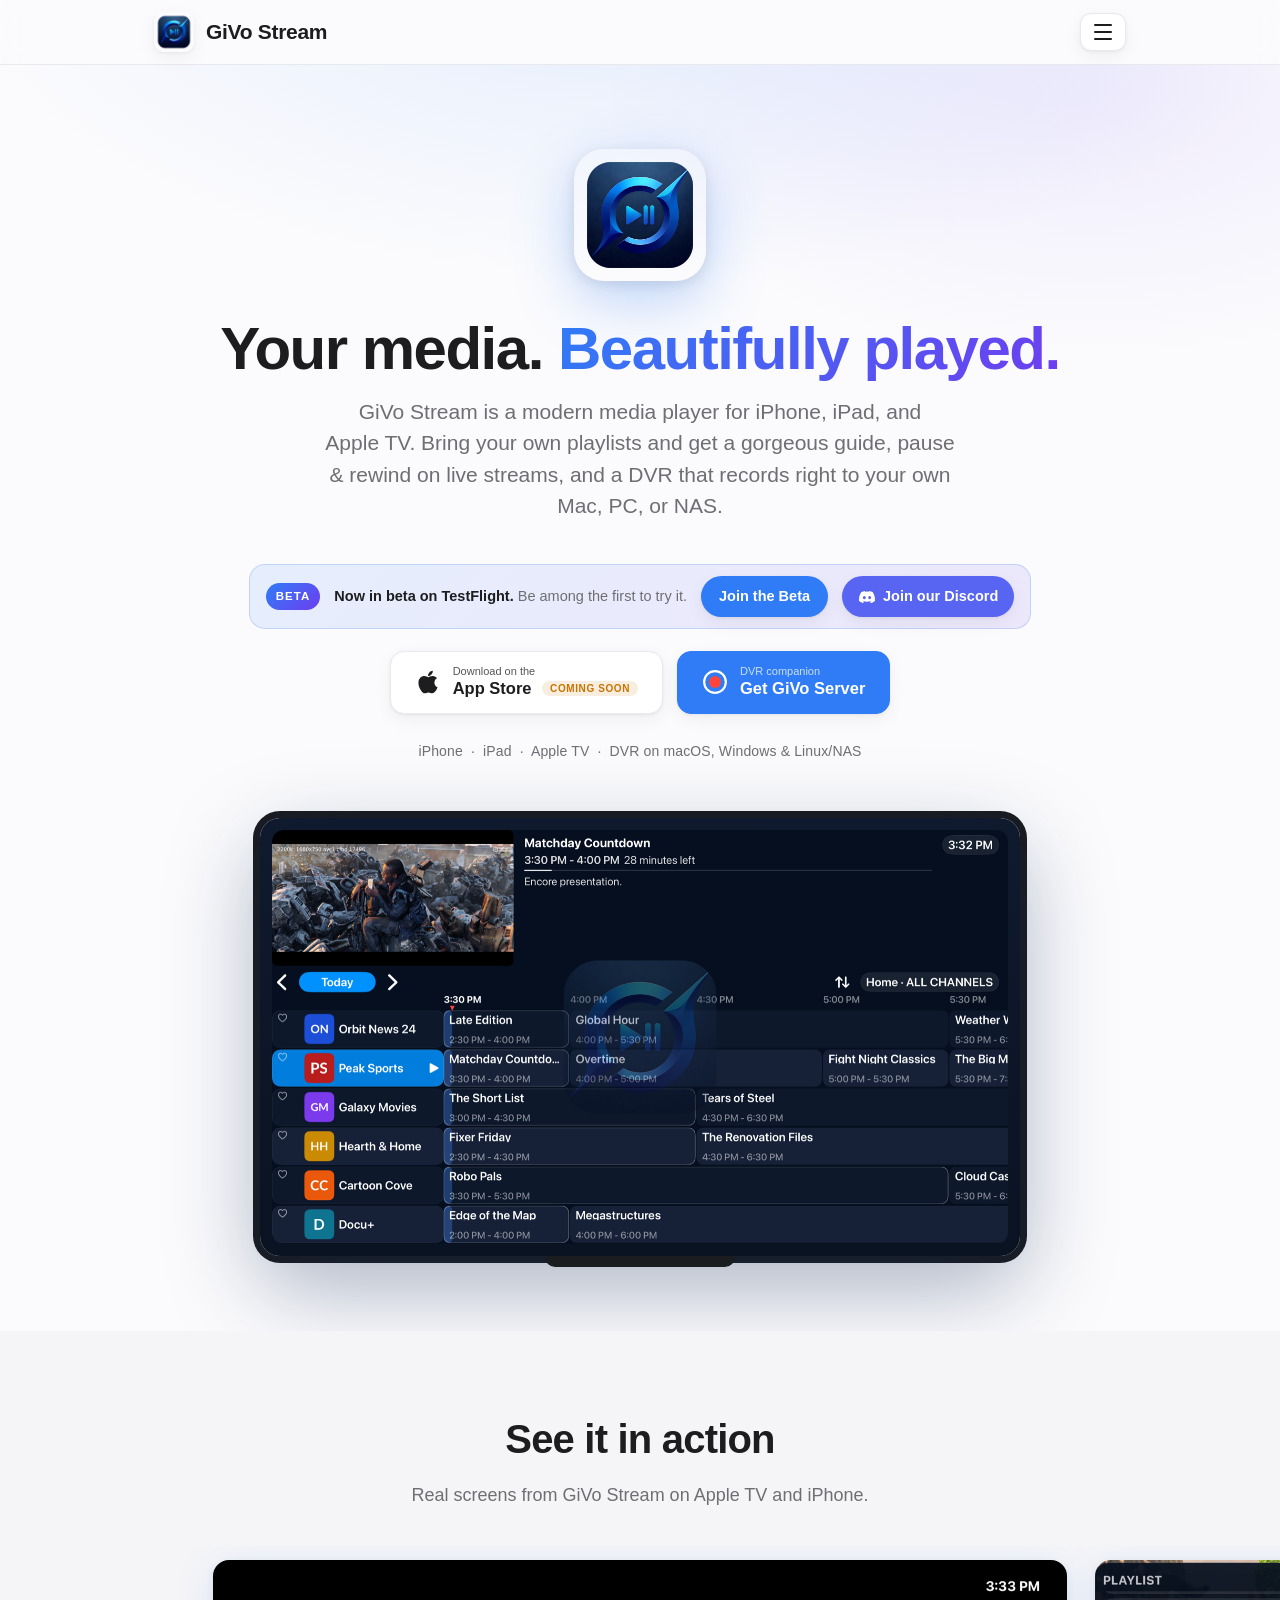
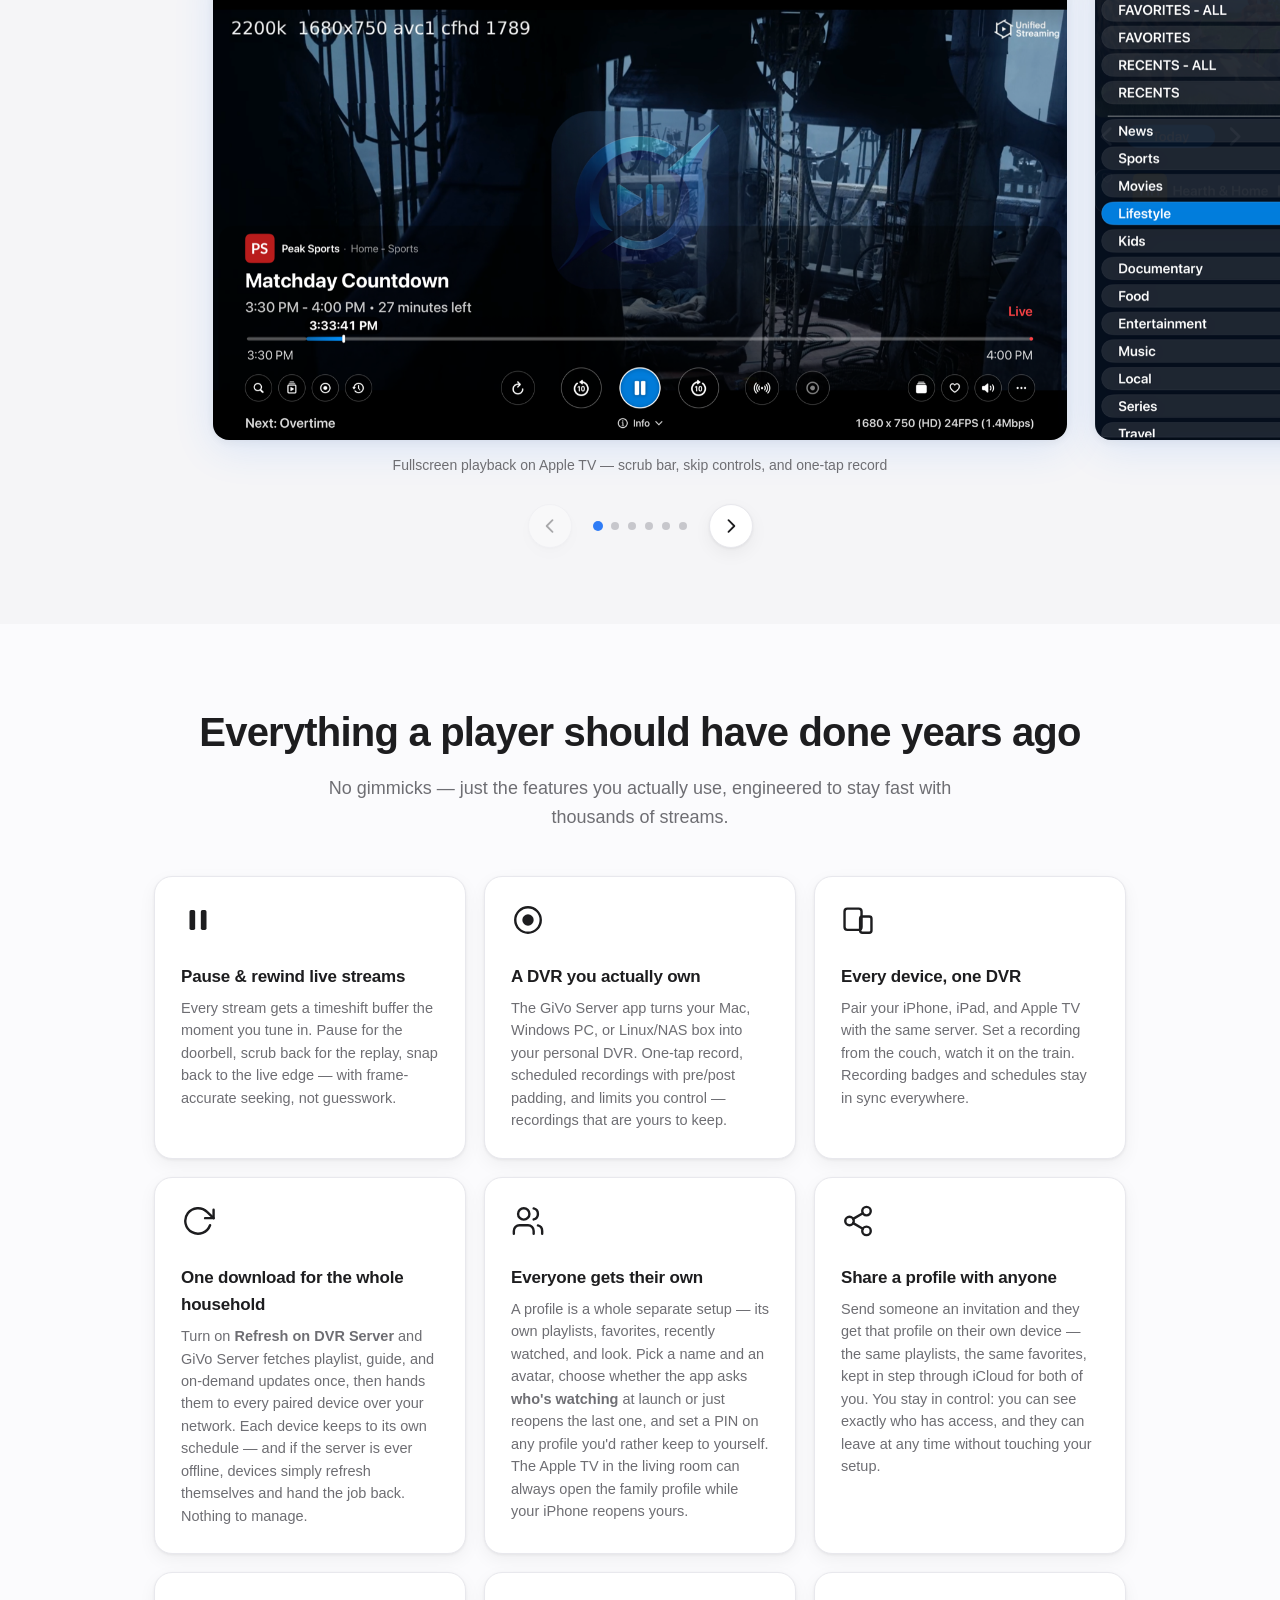
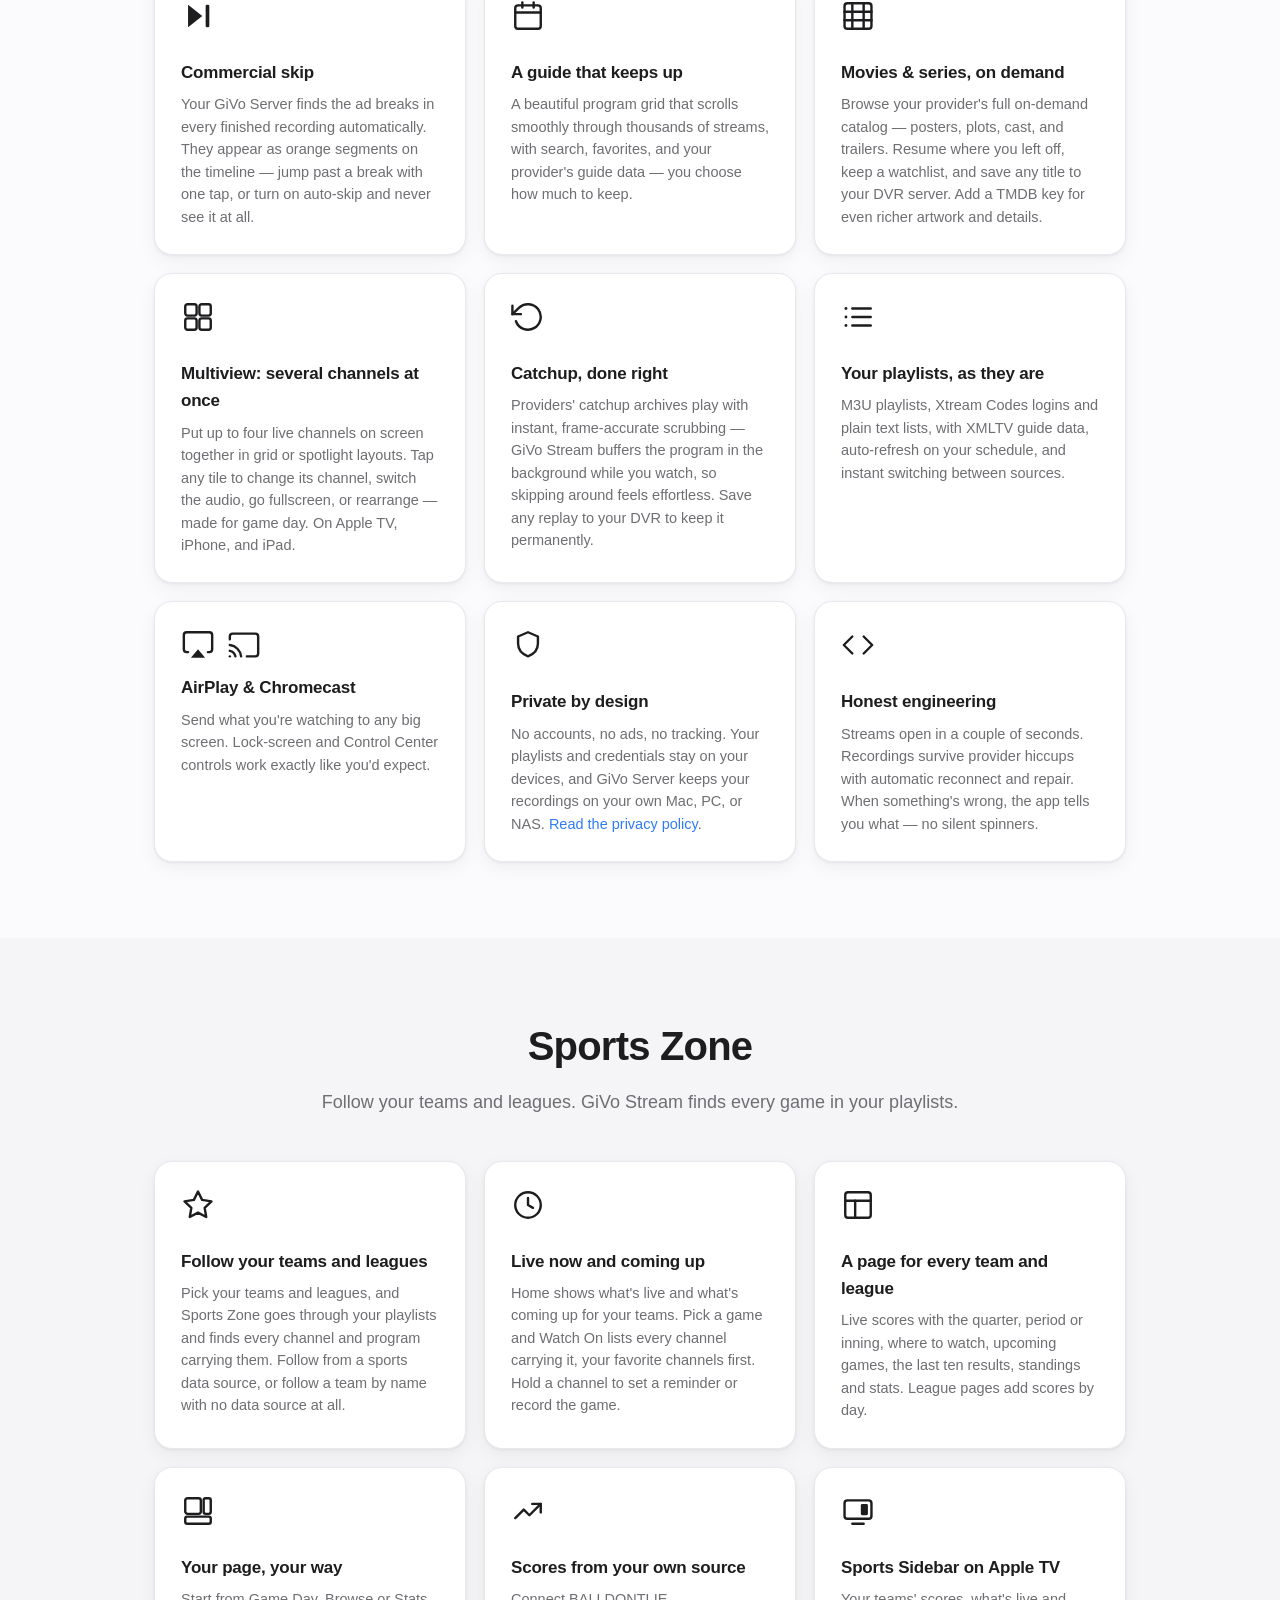
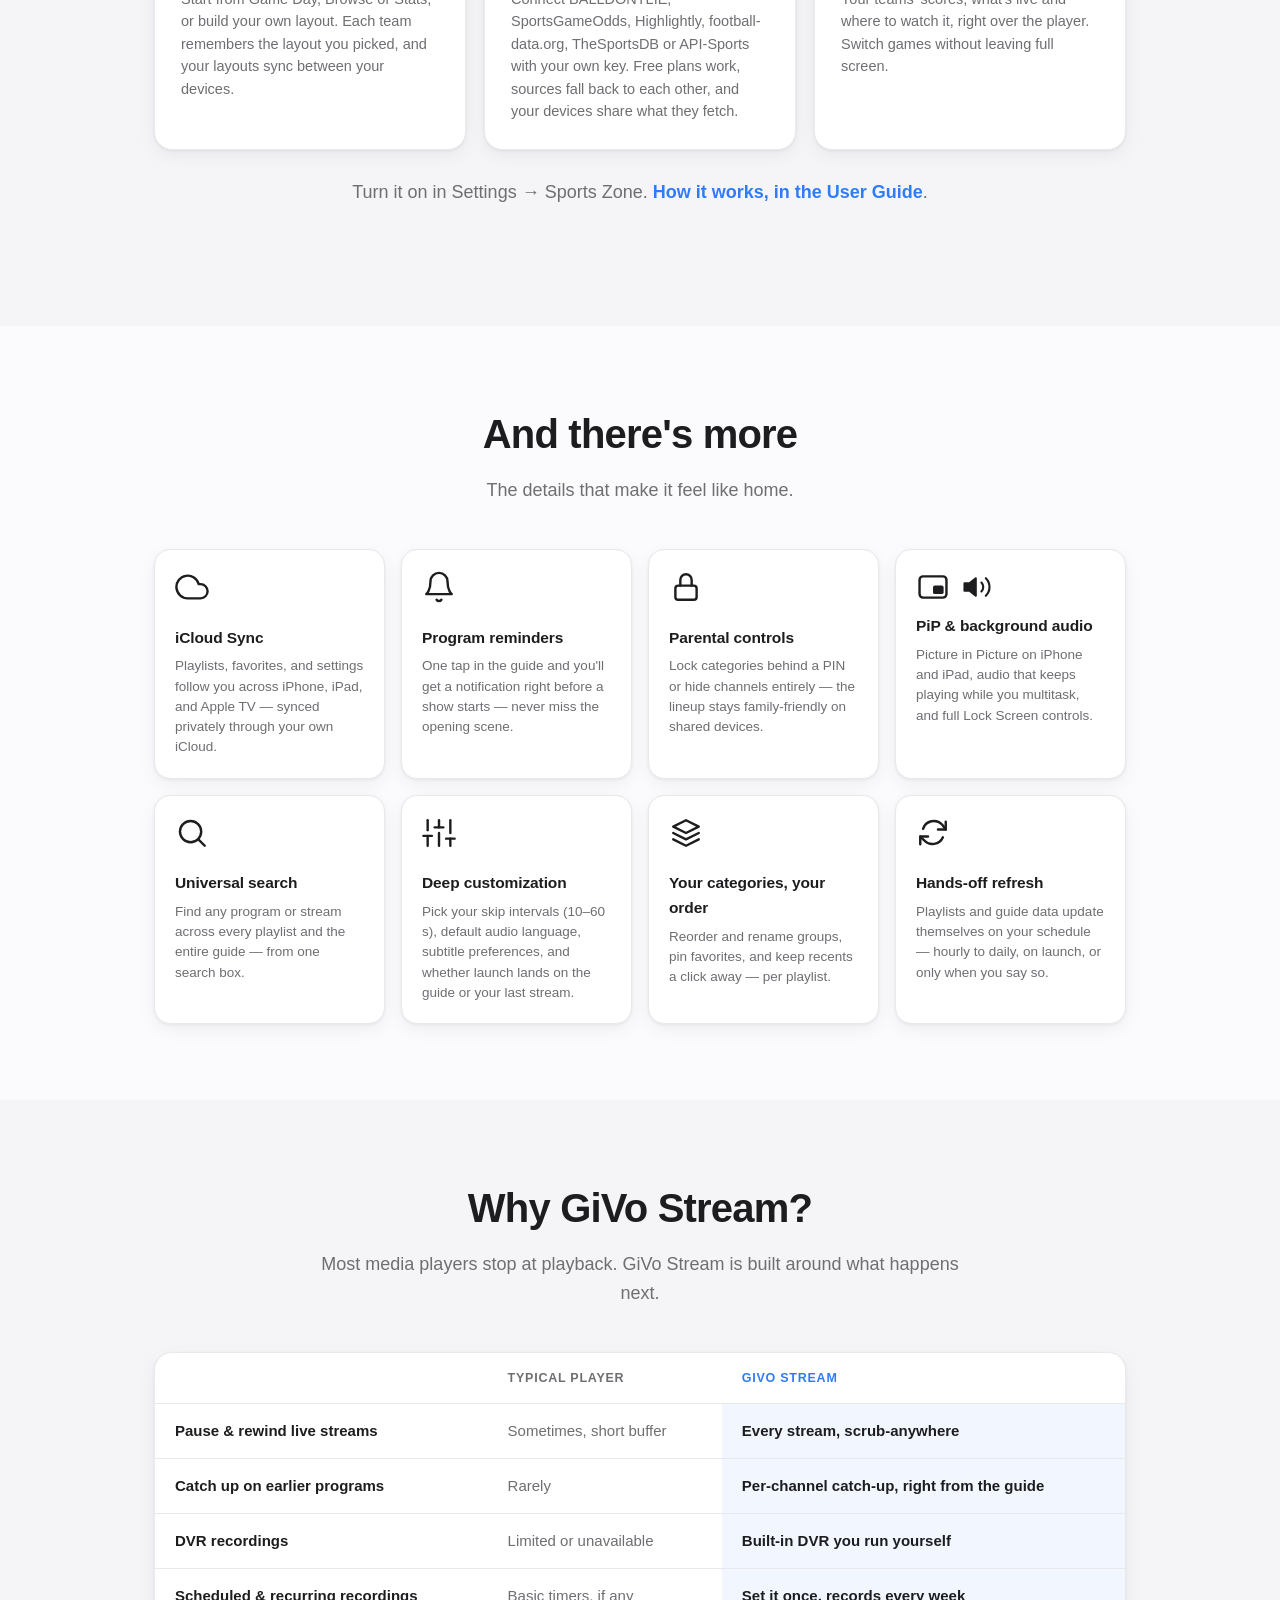
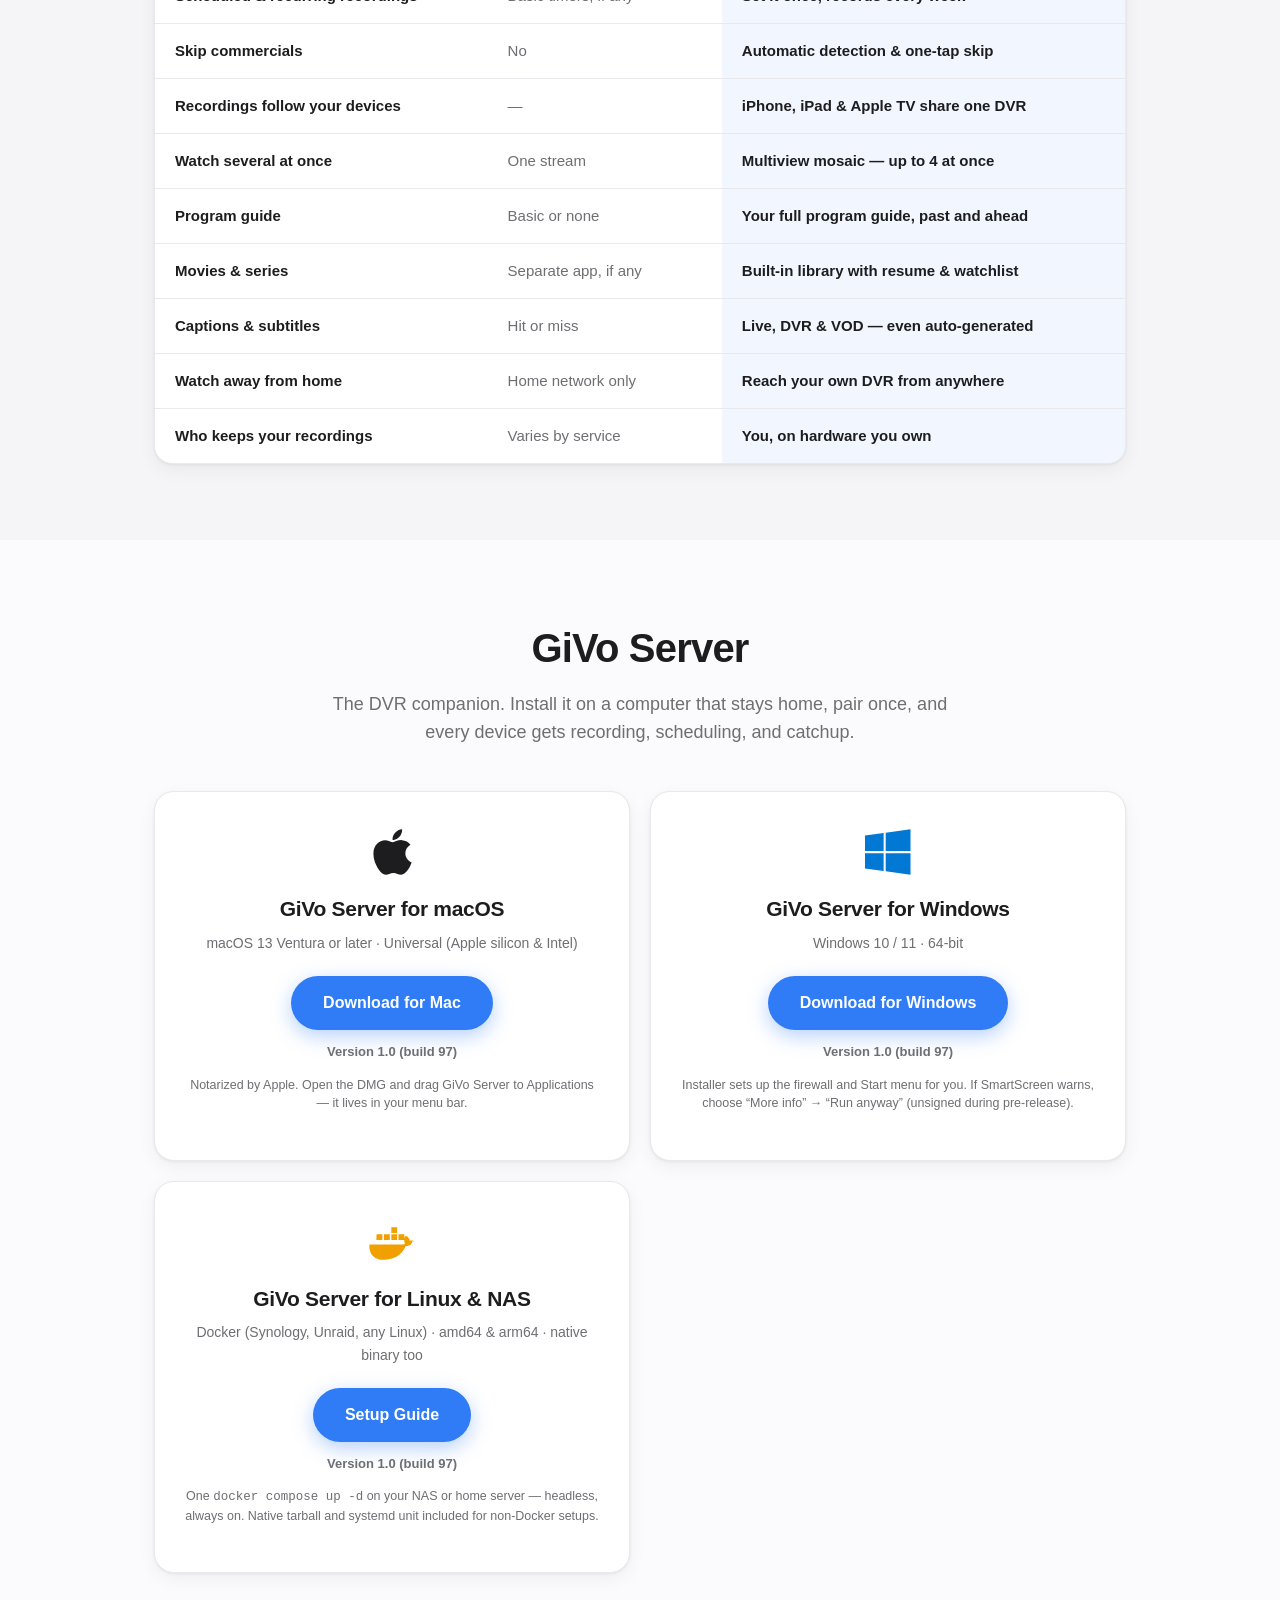
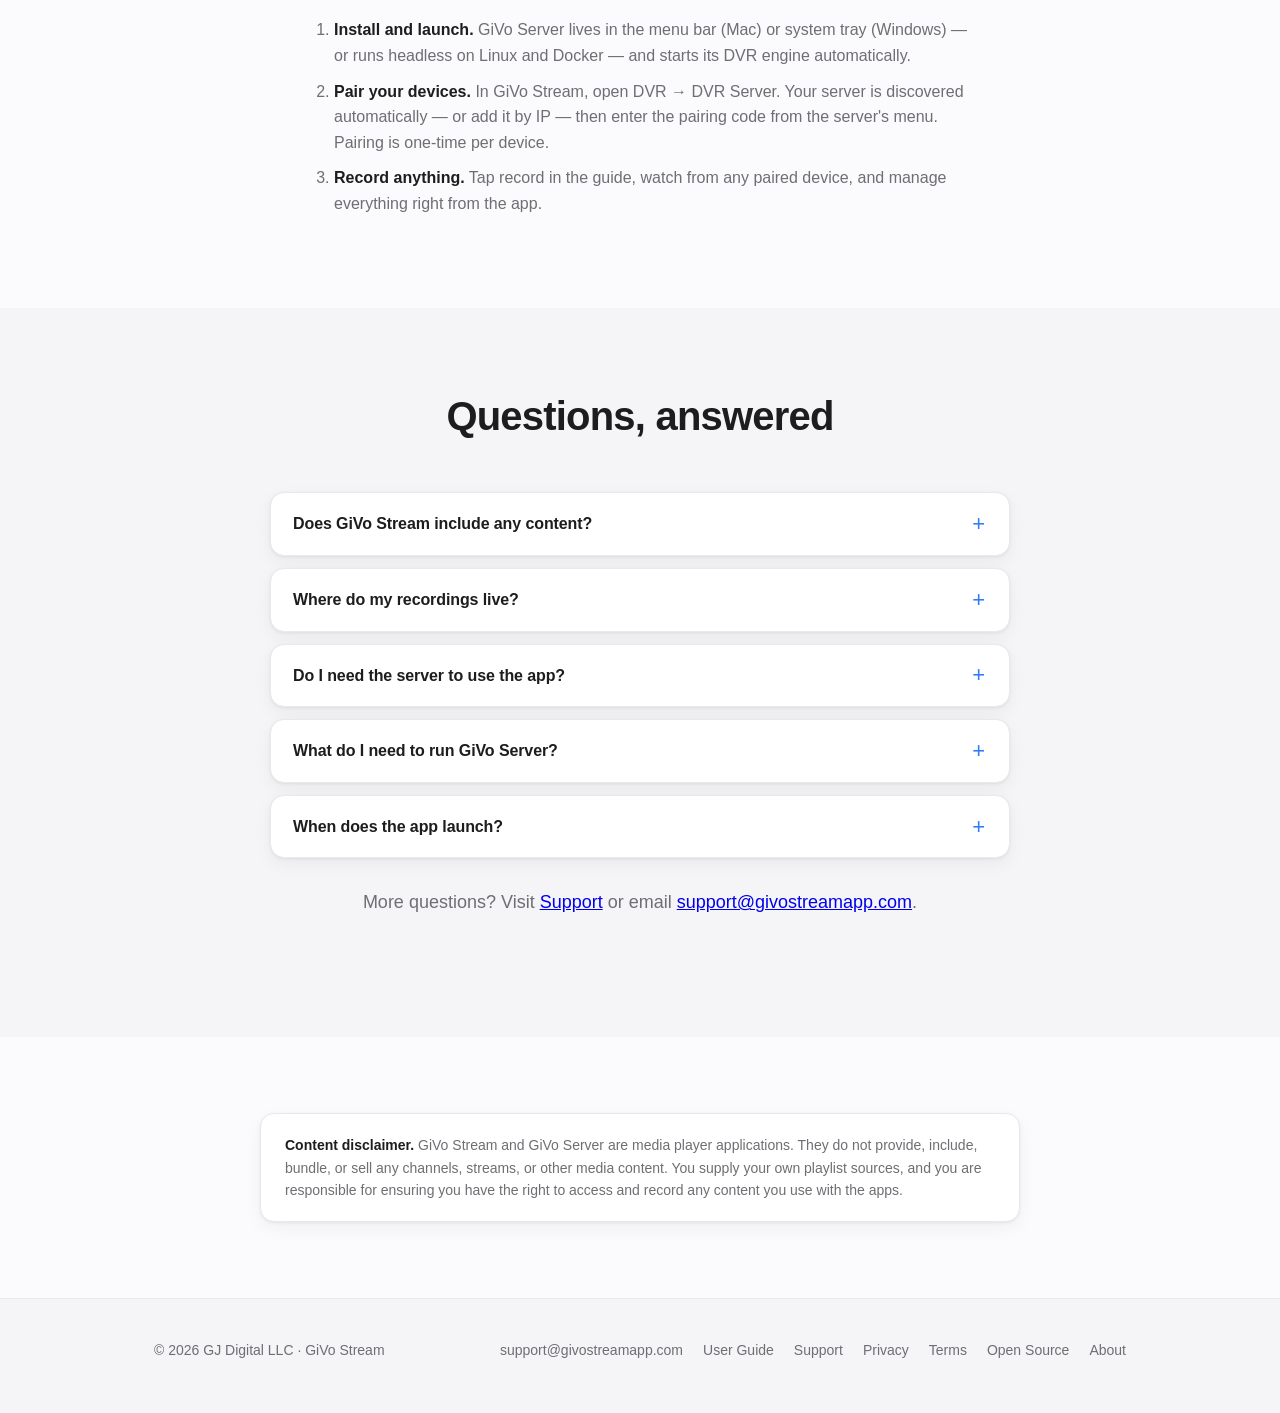
==== commit 9de4766f: "GiVo Server 1.0 (build 97) — downloads + version text" ====
--- a/index.html
+++ b/index.html
@@ -431,7 +431,7 @@
         <h3>GiVo Server for macOS</h3>
         <p class="req">macOS 13 Ventura or later · Universal (Apple silicon &amp; Intel)</p>
         <a class="btn" href="https://github.com/gjdigitaldev/givostreamapp.com/releases/latest/download/GiVo-Server-macOS-Universal.dmg">Download for Mac</a>
-        <p class="ver">Version 1.0 (build 96)</p>
+        <p class="ver">Version 1.0 (build 97)</p>
         <p class="note">Notarized by Apple. Open the DMG and drag GiVo Server
         to Applications — it lives in your menu bar.</p>
       </div>
@@ -442,7 +442,7 @@
         <h3>GiVo Server for Windows</h3>
         <p class="req">Windows 10 / 11 · 64-bit</p>
         <a class="btn" href="https://github.com/gjdigitaldev/givostreamapp.com/releases/latest/download/GiVo-Server-Setup-x64.exe">Download for Windows</a>
-        <p class="ver">Version 1.0 (build 96)</p>
+        <p class="ver">Version 1.0 (build 97)</p>
         <p class="note">Installer sets up the firewall and Start menu for you.
         If SmartScreen warns, choose “More info” → “Run anyway” (unsigned
         during pre-release).</p>
@@ -454,7 +454,7 @@
         <h3>GiVo Server for Linux &amp; NAS</h3>
         <p class="req">Docker (Synology, Unraid, any Linux) · amd64 &amp; arm64 · native binary too</p>
         <a class="btn" href="/linux.html">Setup Guide</a>
-        <p class="ver">Version 1.0 (build 96)</p>
+        <p class="ver">Version 1.0 (build 97)</p>
         <p class="note">One <code>docker compose up -d</code> on your NAS or
         home server — headless, always on. Native tarball and systemd unit
         included for non-Docker setups.</p>
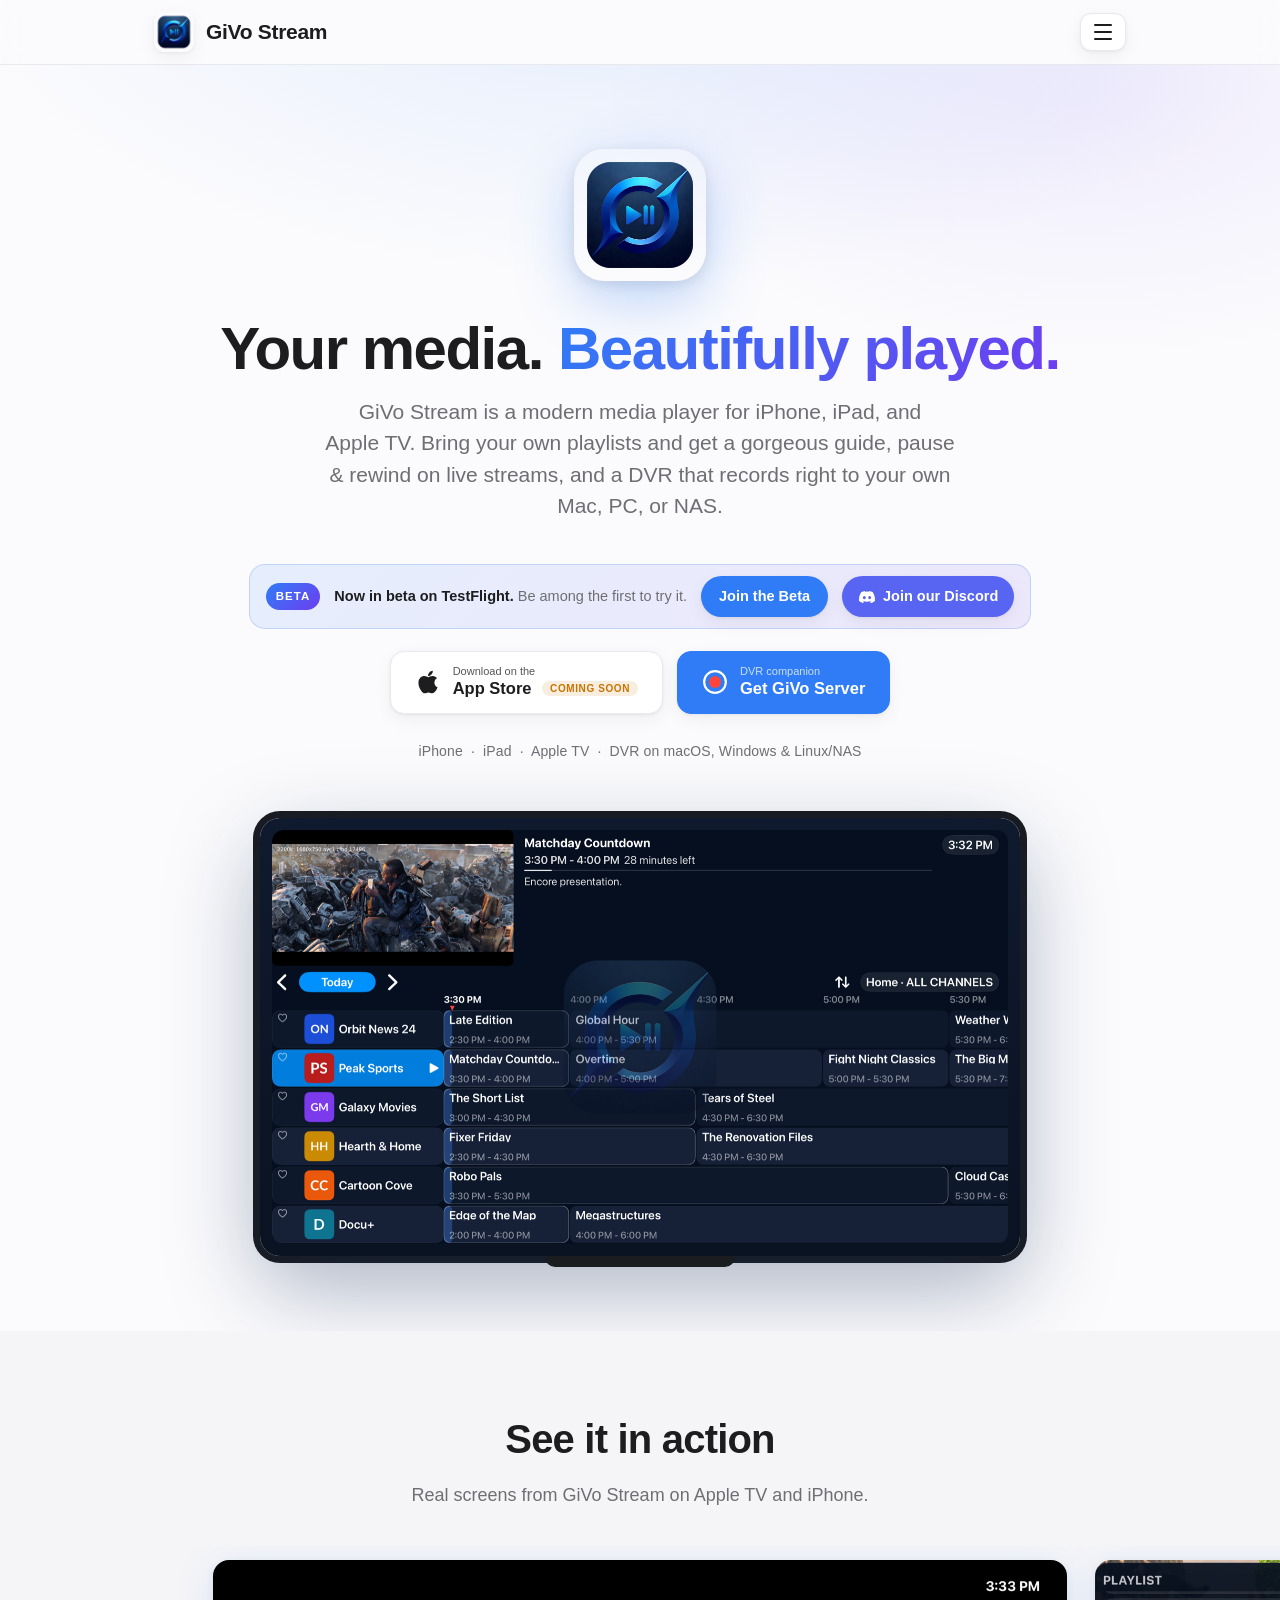
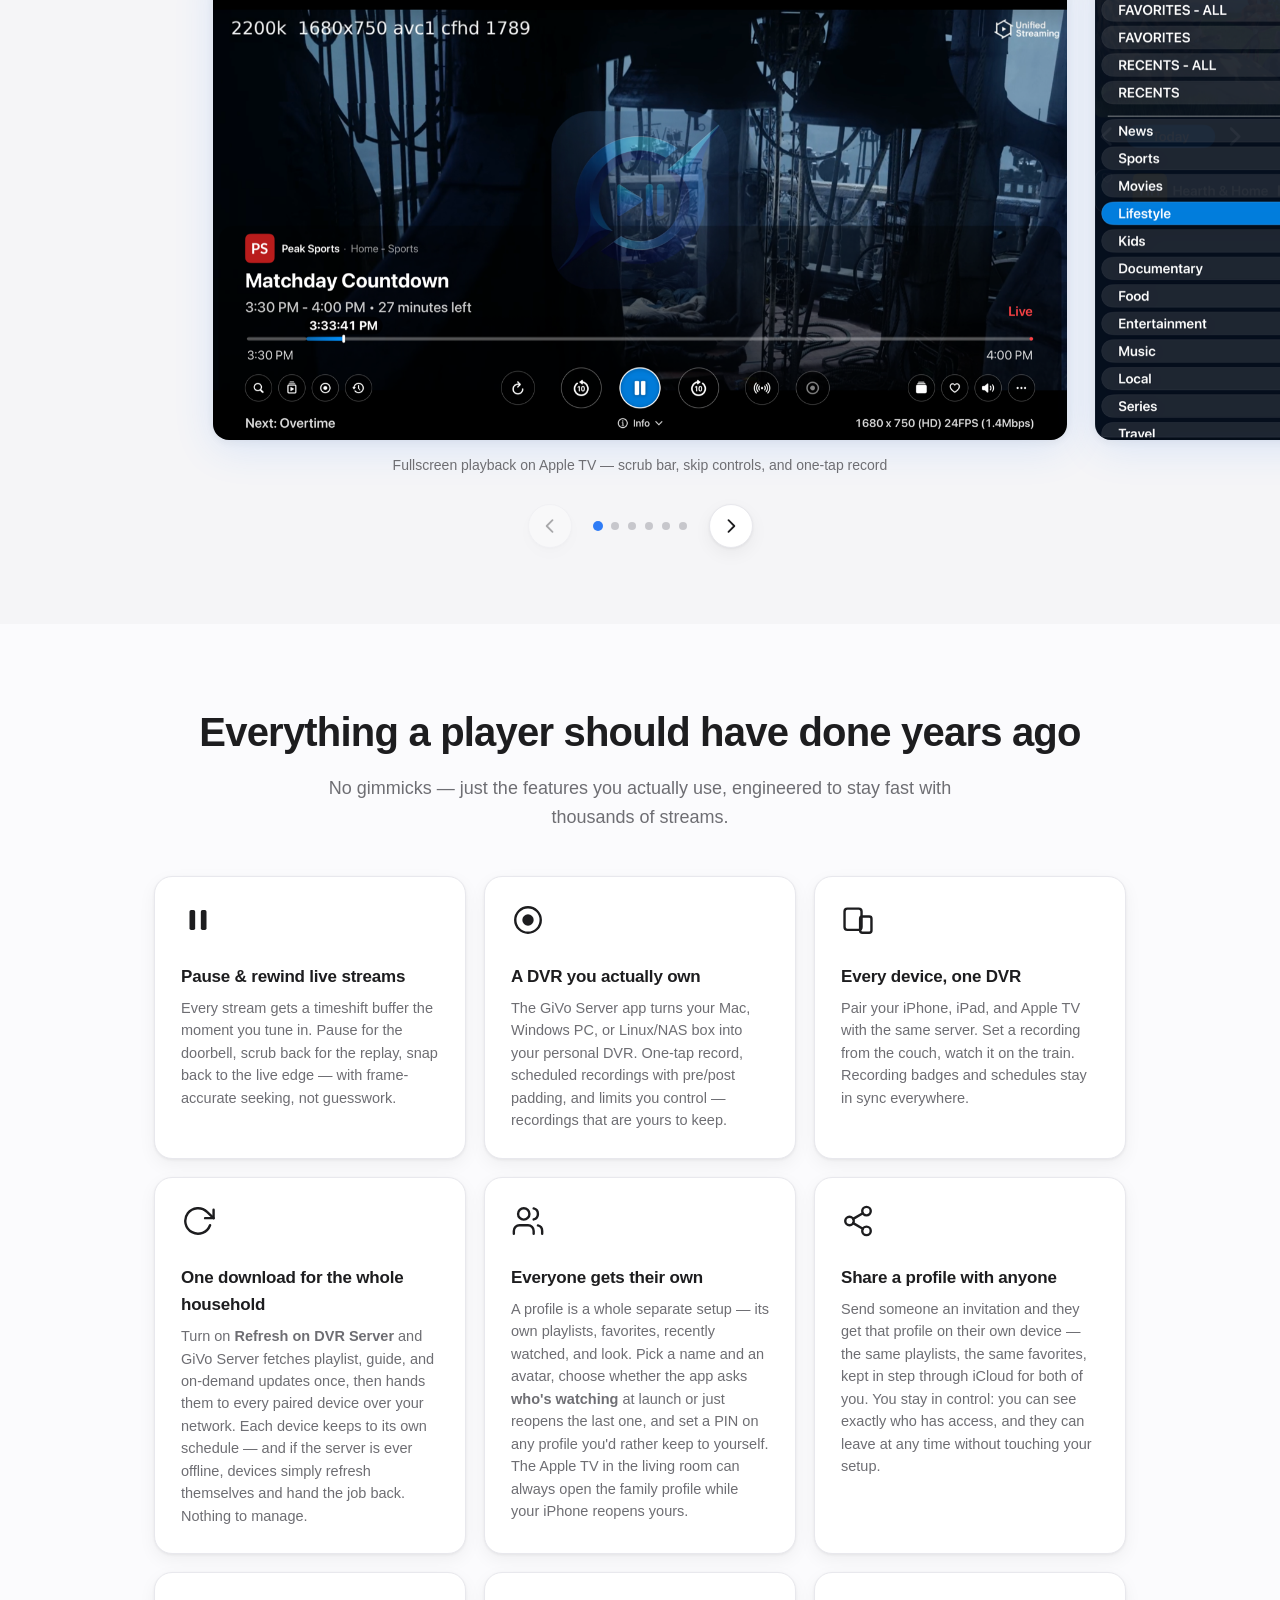
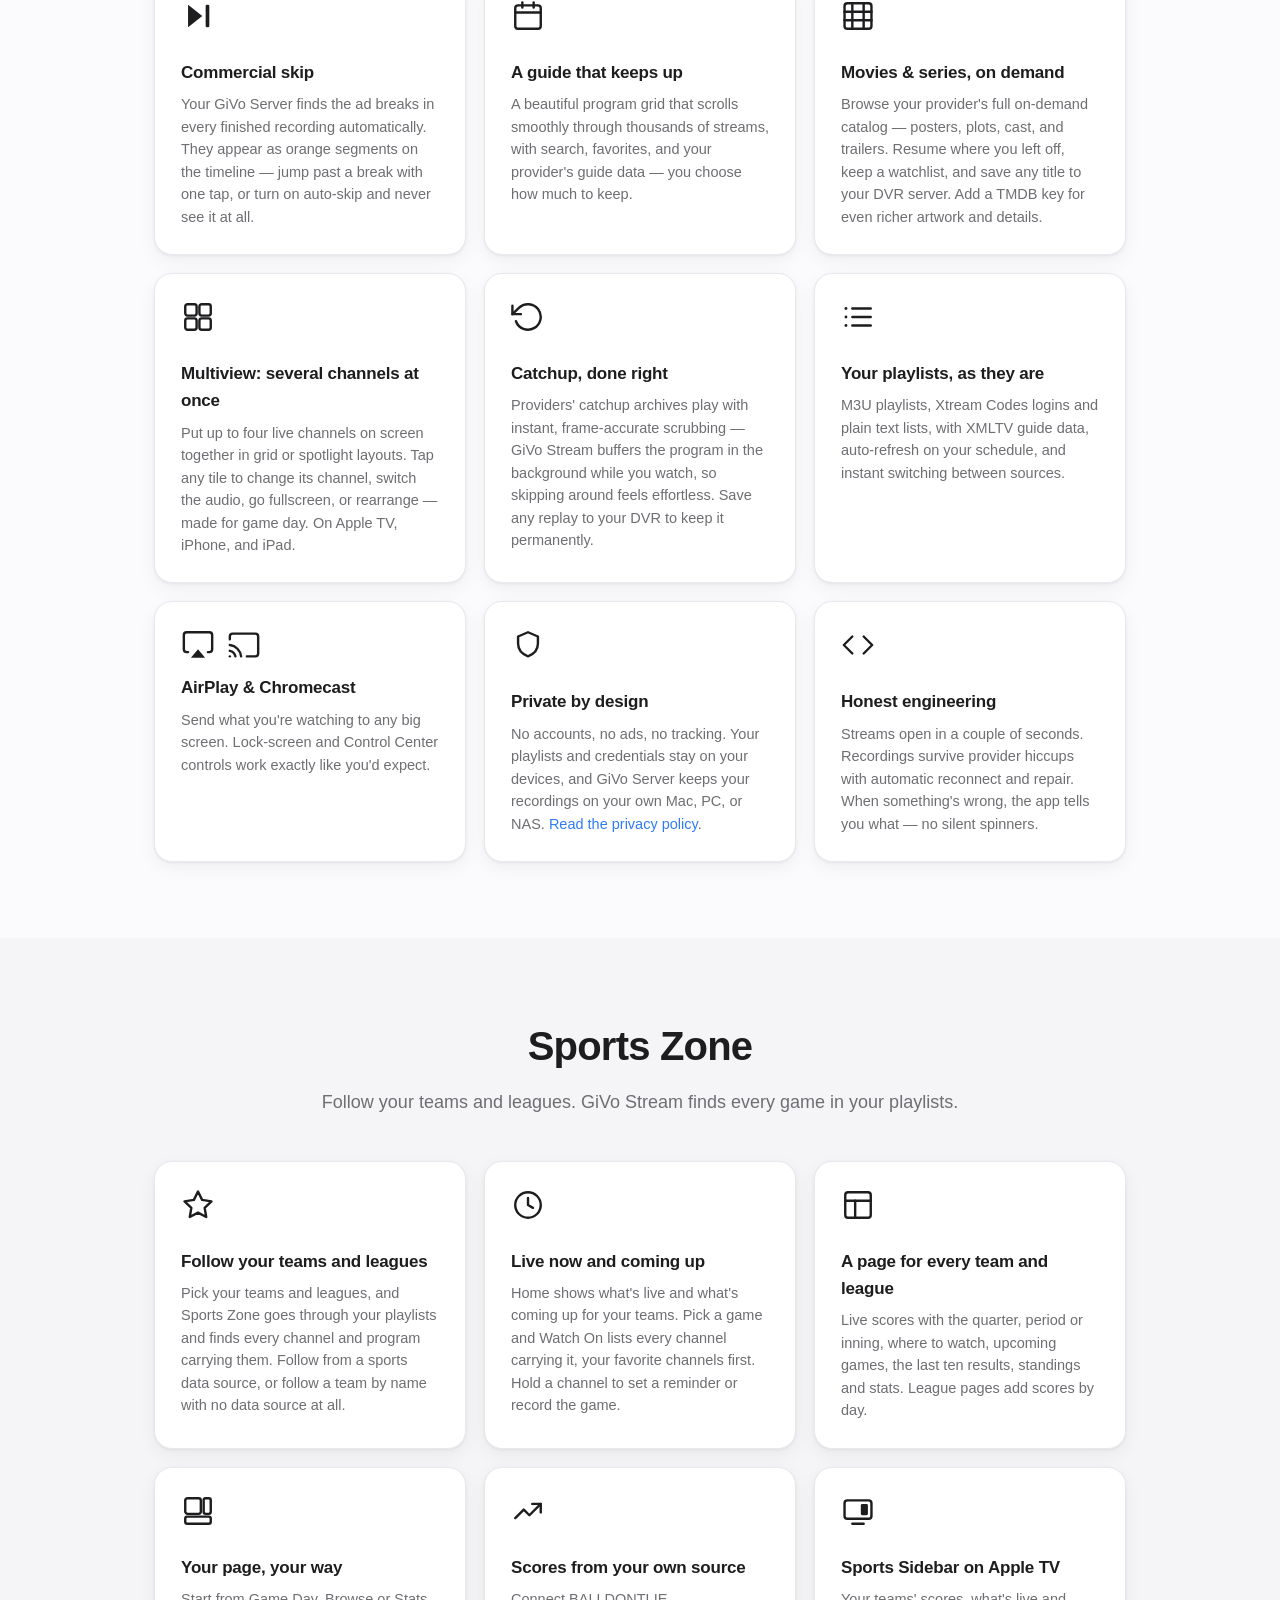
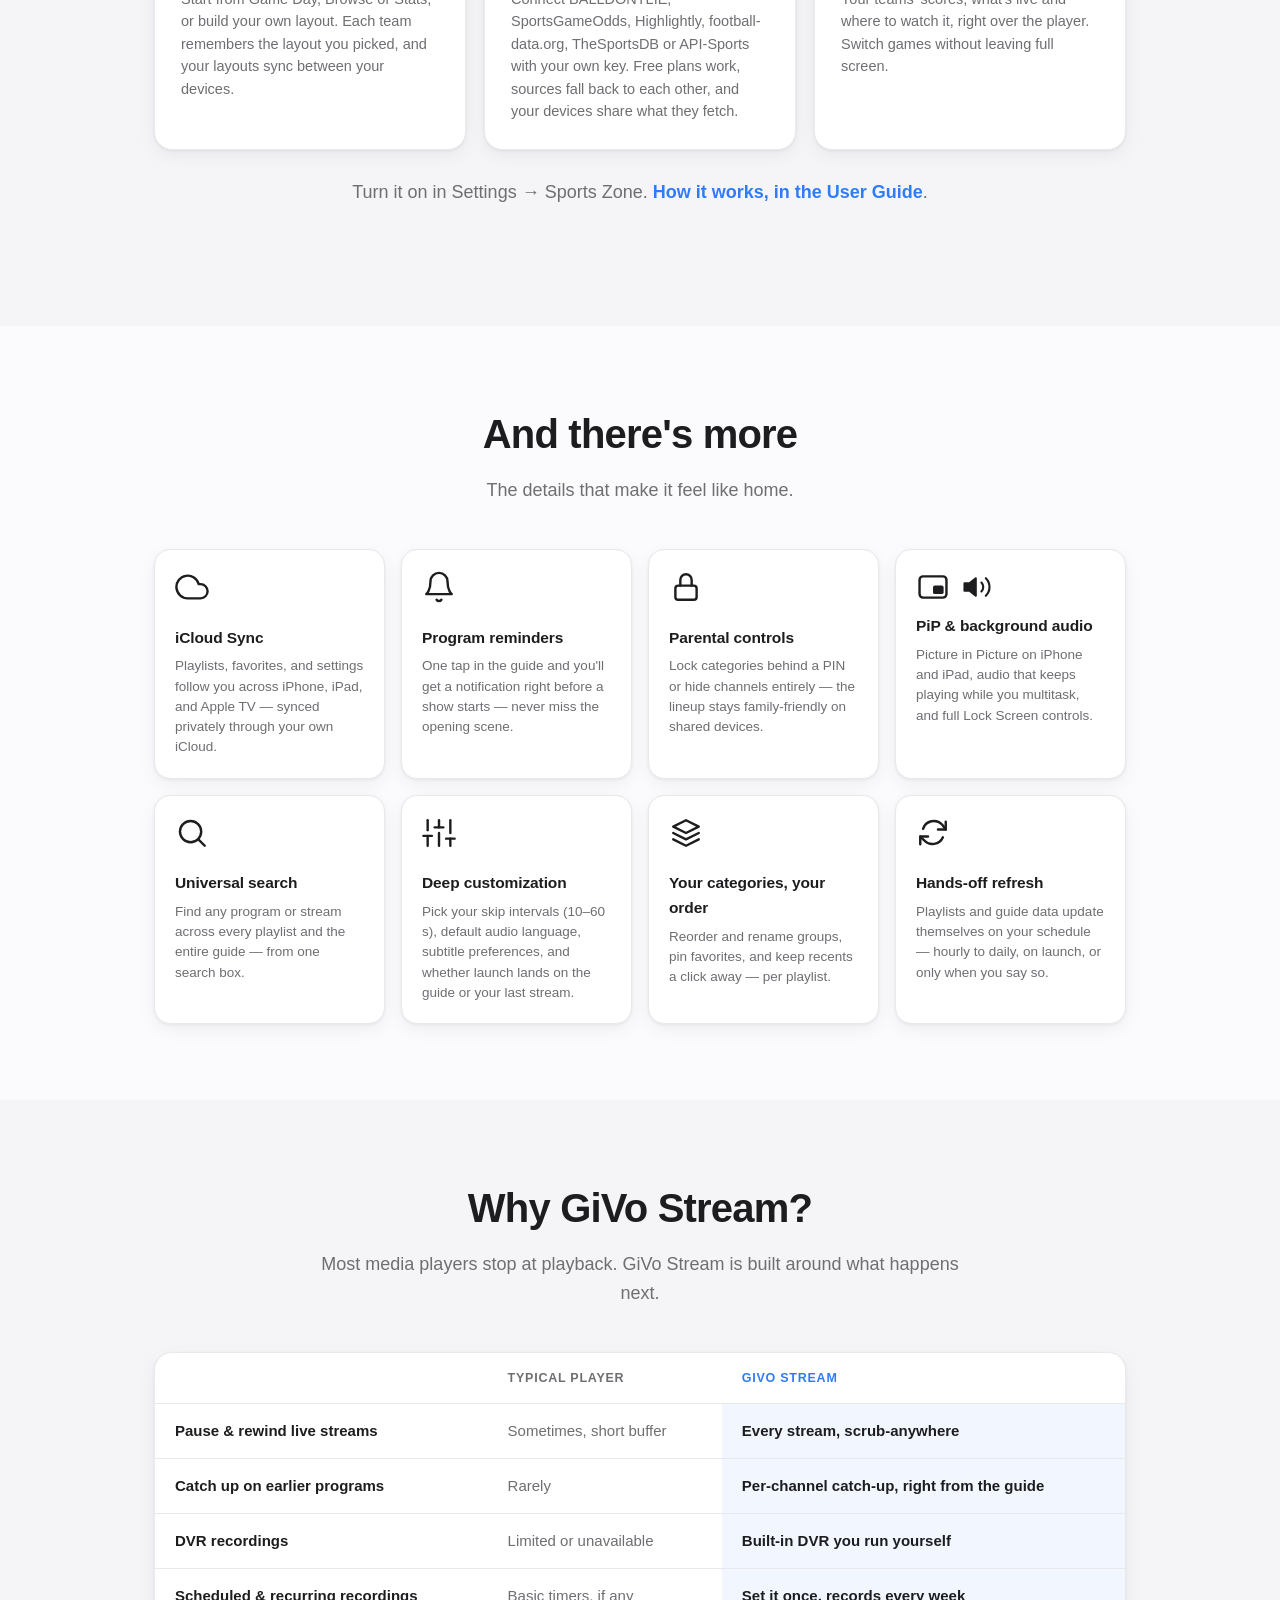
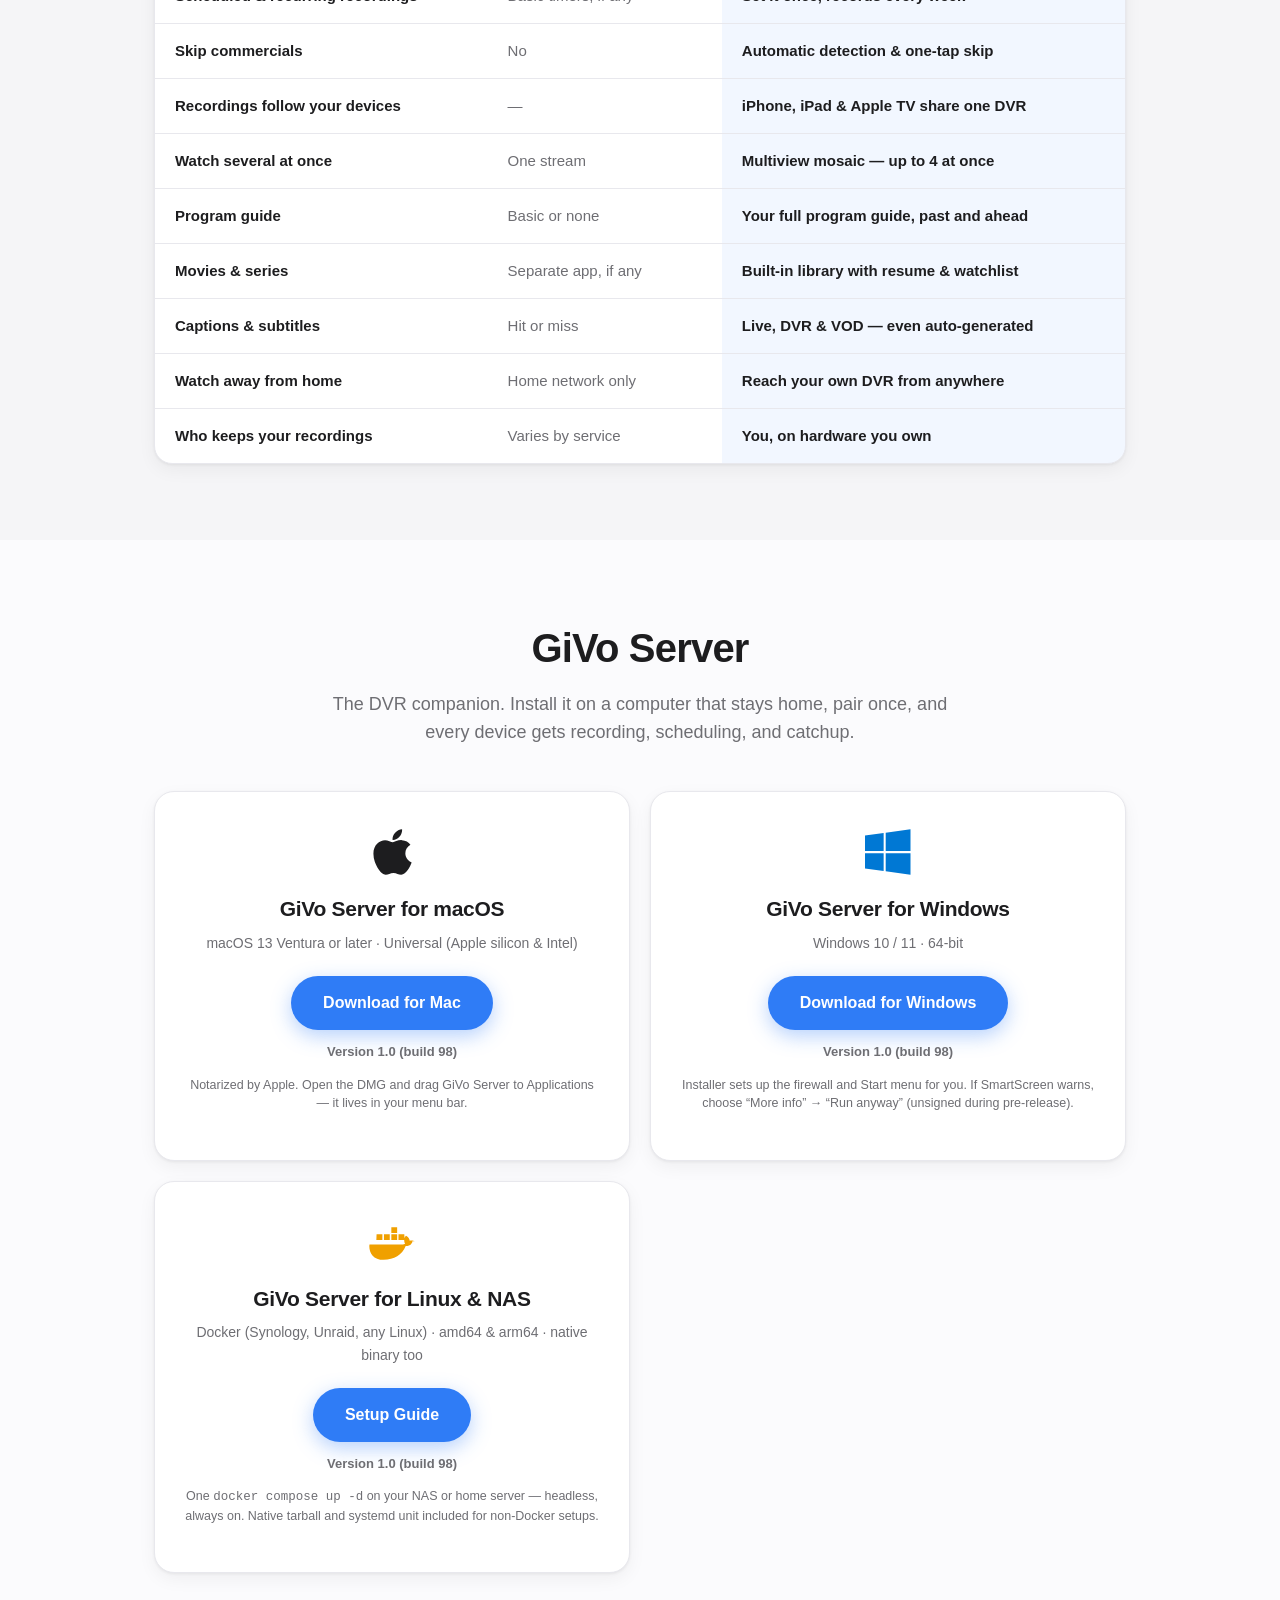
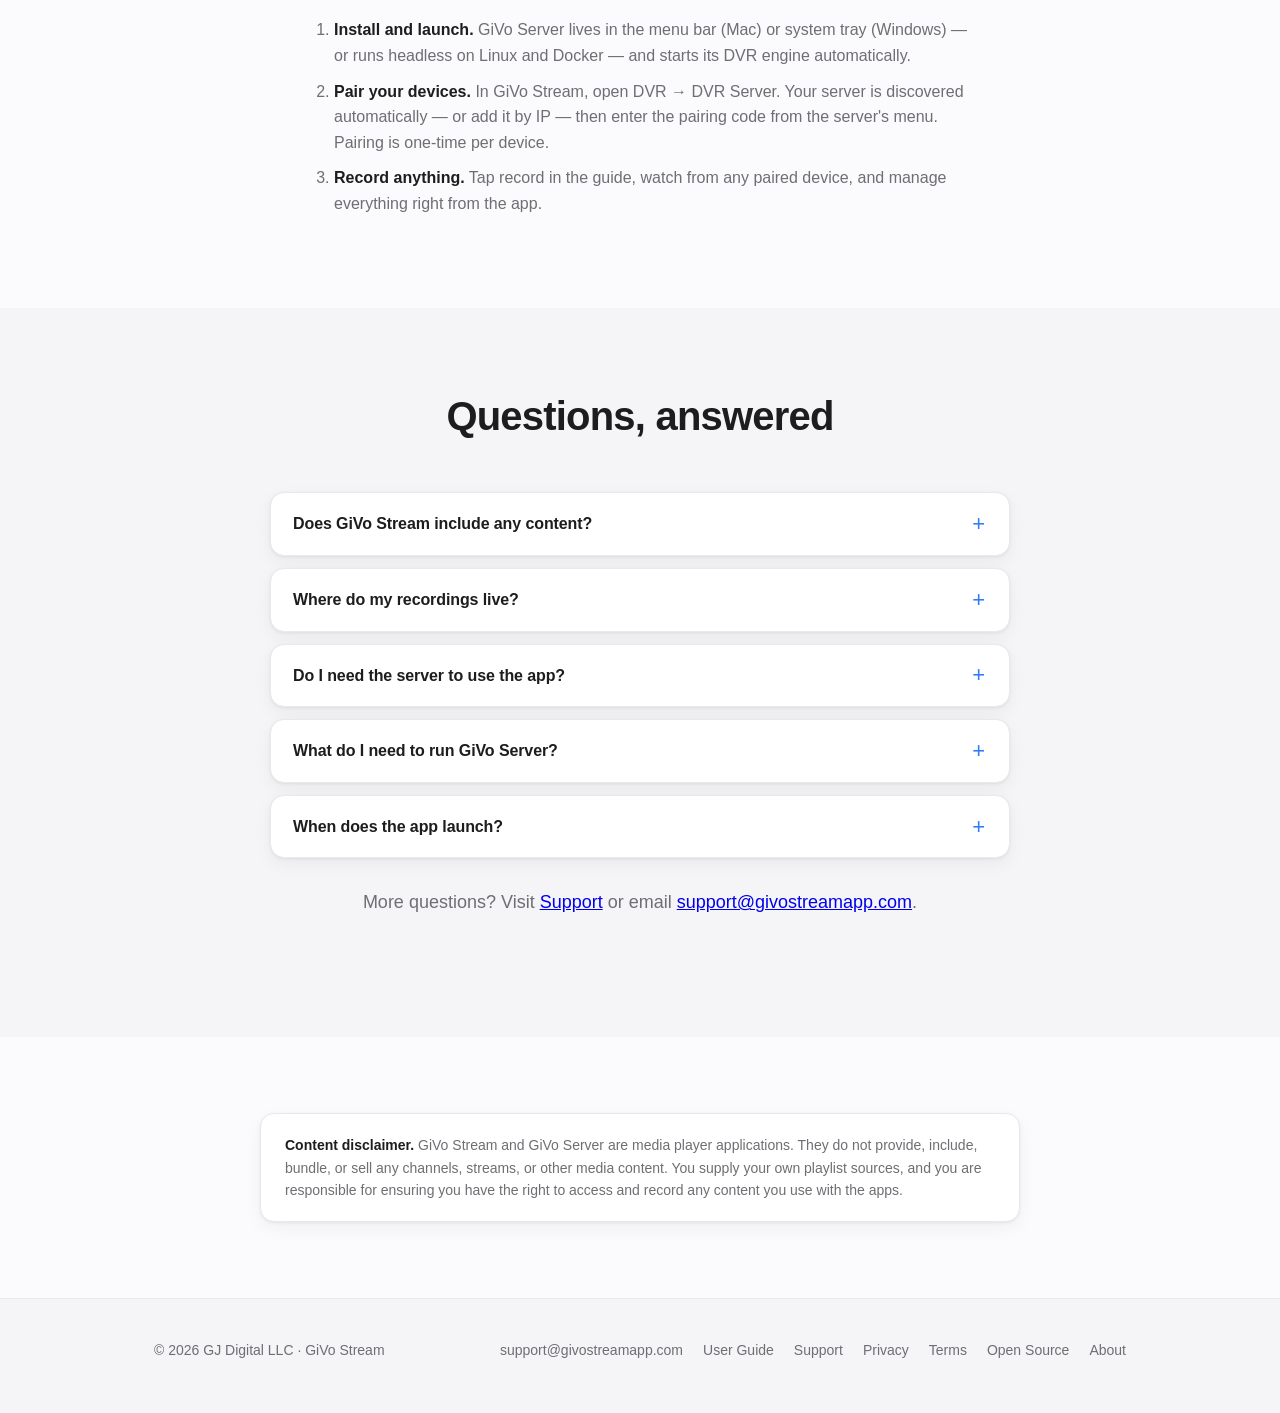
==== commit 2672be3a: "GiVo Server 1.0 (build 98) — downloads + version text" ====
--- a/index.html
+++ b/index.html
@@ -431,7 +431,7 @@
         <h3>GiVo Server for macOS</h3>
         <p class="req">macOS 13 Ventura or later · Universal (Apple silicon &amp; Intel)</p>
         <a class="btn" href="https://github.com/gjdigitaldev/givostreamapp.com/releases/latest/download/GiVo-Server-macOS-Universal.dmg">Download for Mac</a>
-        <p class="ver">Version 1.0 (build 97)</p>
+        <p class="ver">Version 1.0 (build 98)</p>
         <p class="note">Notarized by Apple. Open the DMG and drag GiVo Server
         to Applications — it lives in your menu bar.</p>
       </div>
@@ -442,7 +442,7 @@
         <h3>GiVo Server for Windows</h3>
         <p class="req">Windows 10 / 11 · 64-bit</p>
         <a class="btn" href="https://github.com/gjdigitaldev/givostreamapp.com/releases/latest/download/GiVo-Server-Setup-x64.exe">Download for Windows</a>
-        <p class="ver">Version 1.0 (build 97)</p>
+        <p class="ver">Version 1.0 (build 98)</p>
         <p class="note">Installer sets up the firewall and Start menu for you.
         If SmartScreen warns, choose “More info” → “Run anyway” (unsigned
         during pre-release).</p>
@@ -454,7 +454,7 @@
         <h3>GiVo Server for Linux &amp; NAS</h3>
         <p class="req">Docker (Synology, Unraid, any Linux) · amd64 &amp; arm64 · native binary too</p>
         <a class="btn" href="/linux.html">Setup Guide</a>
-        <p class="ver">Version 1.0 (build 97)</p>
+        <p class="ver">Version 1.0 (build 98)</p>
         <p class="note">One <code>docker compose up -d</code> on your NAS or
         home server — headless, always on. Native tarball and systemd unit
         included for non-Docker setups.</p>
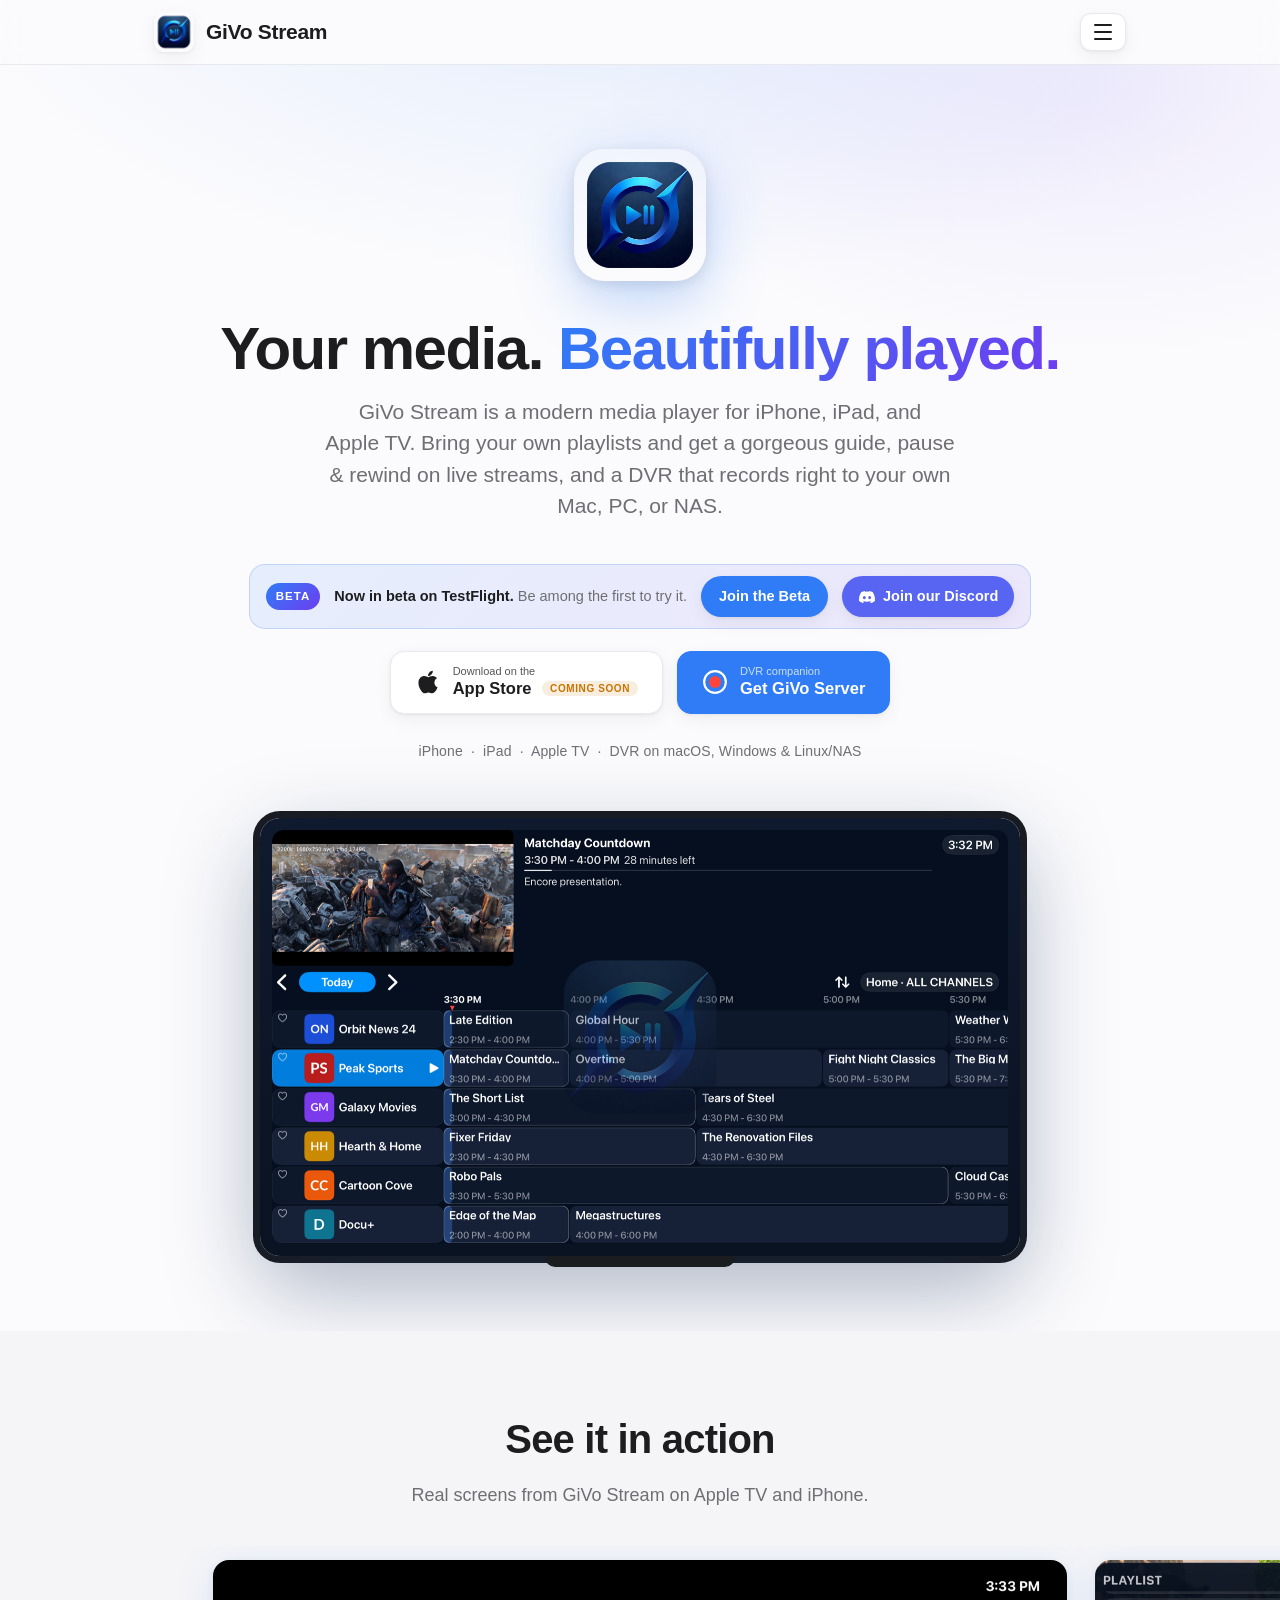
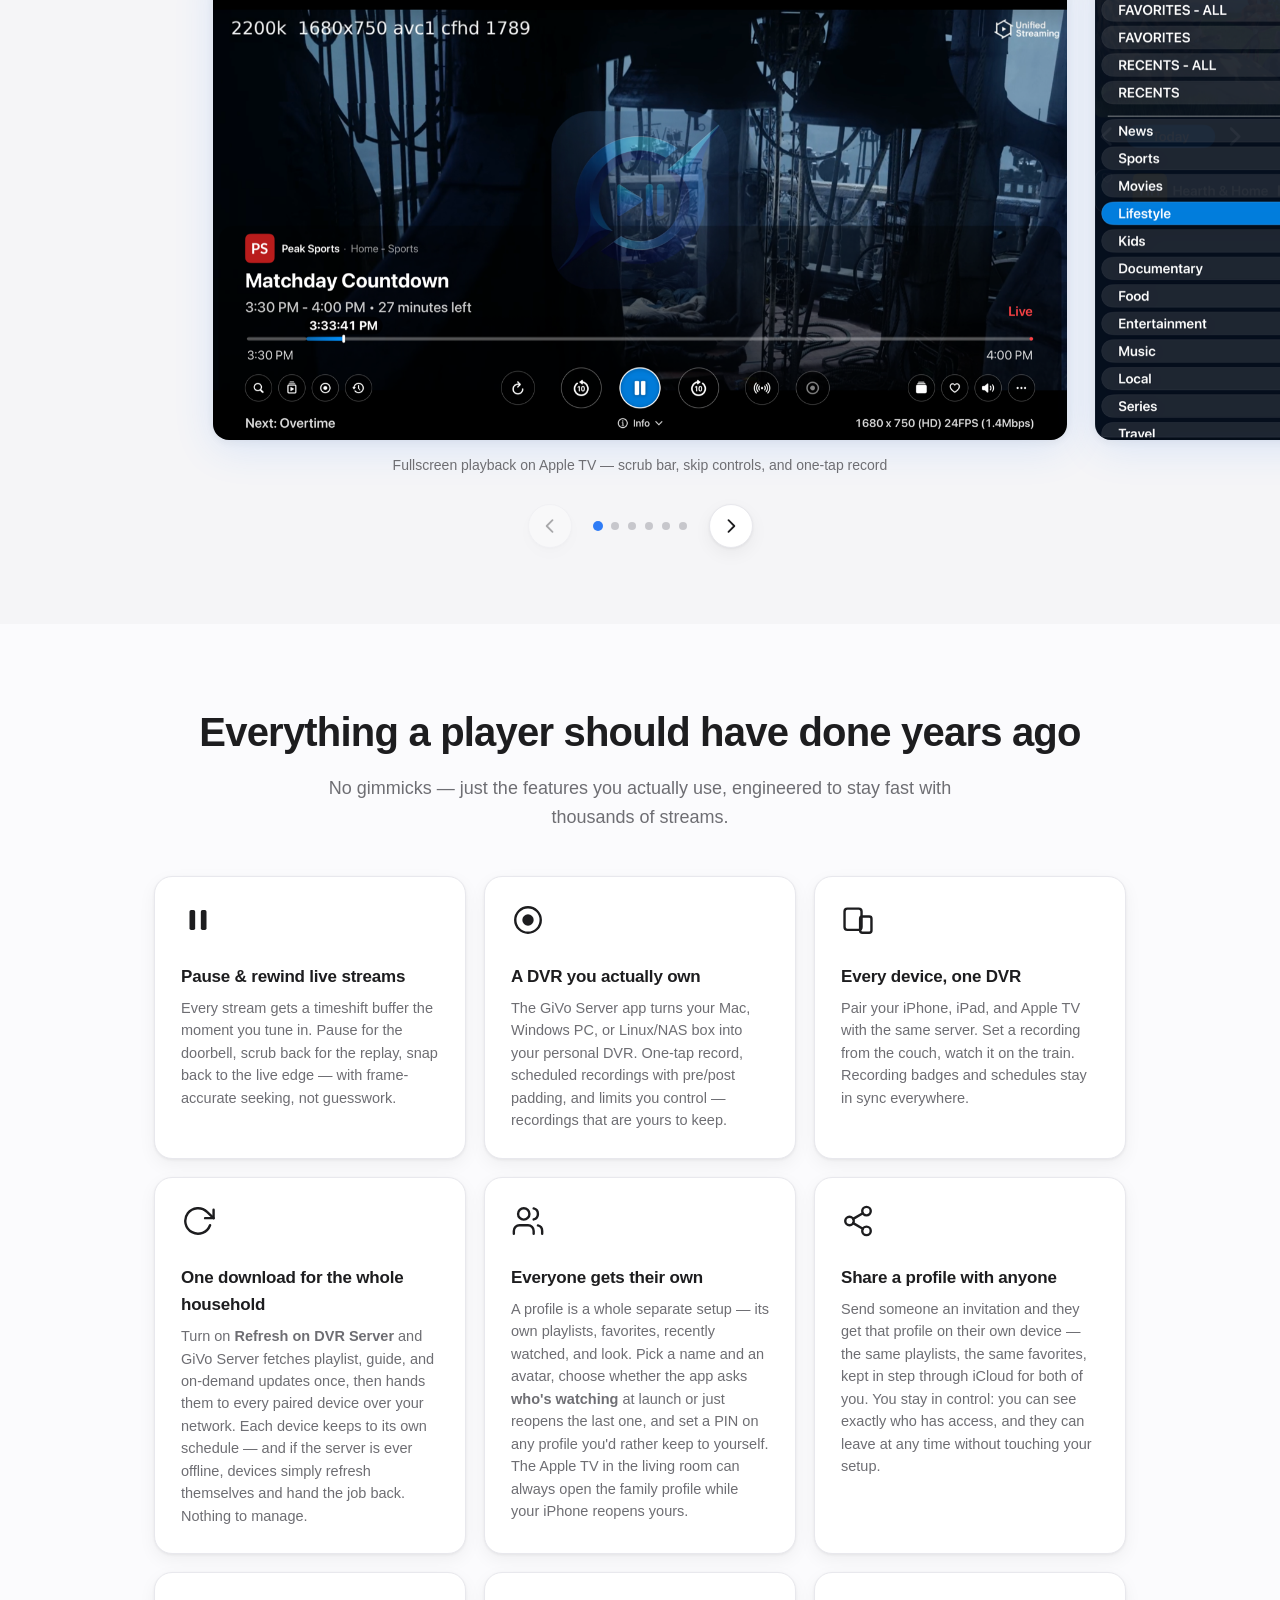
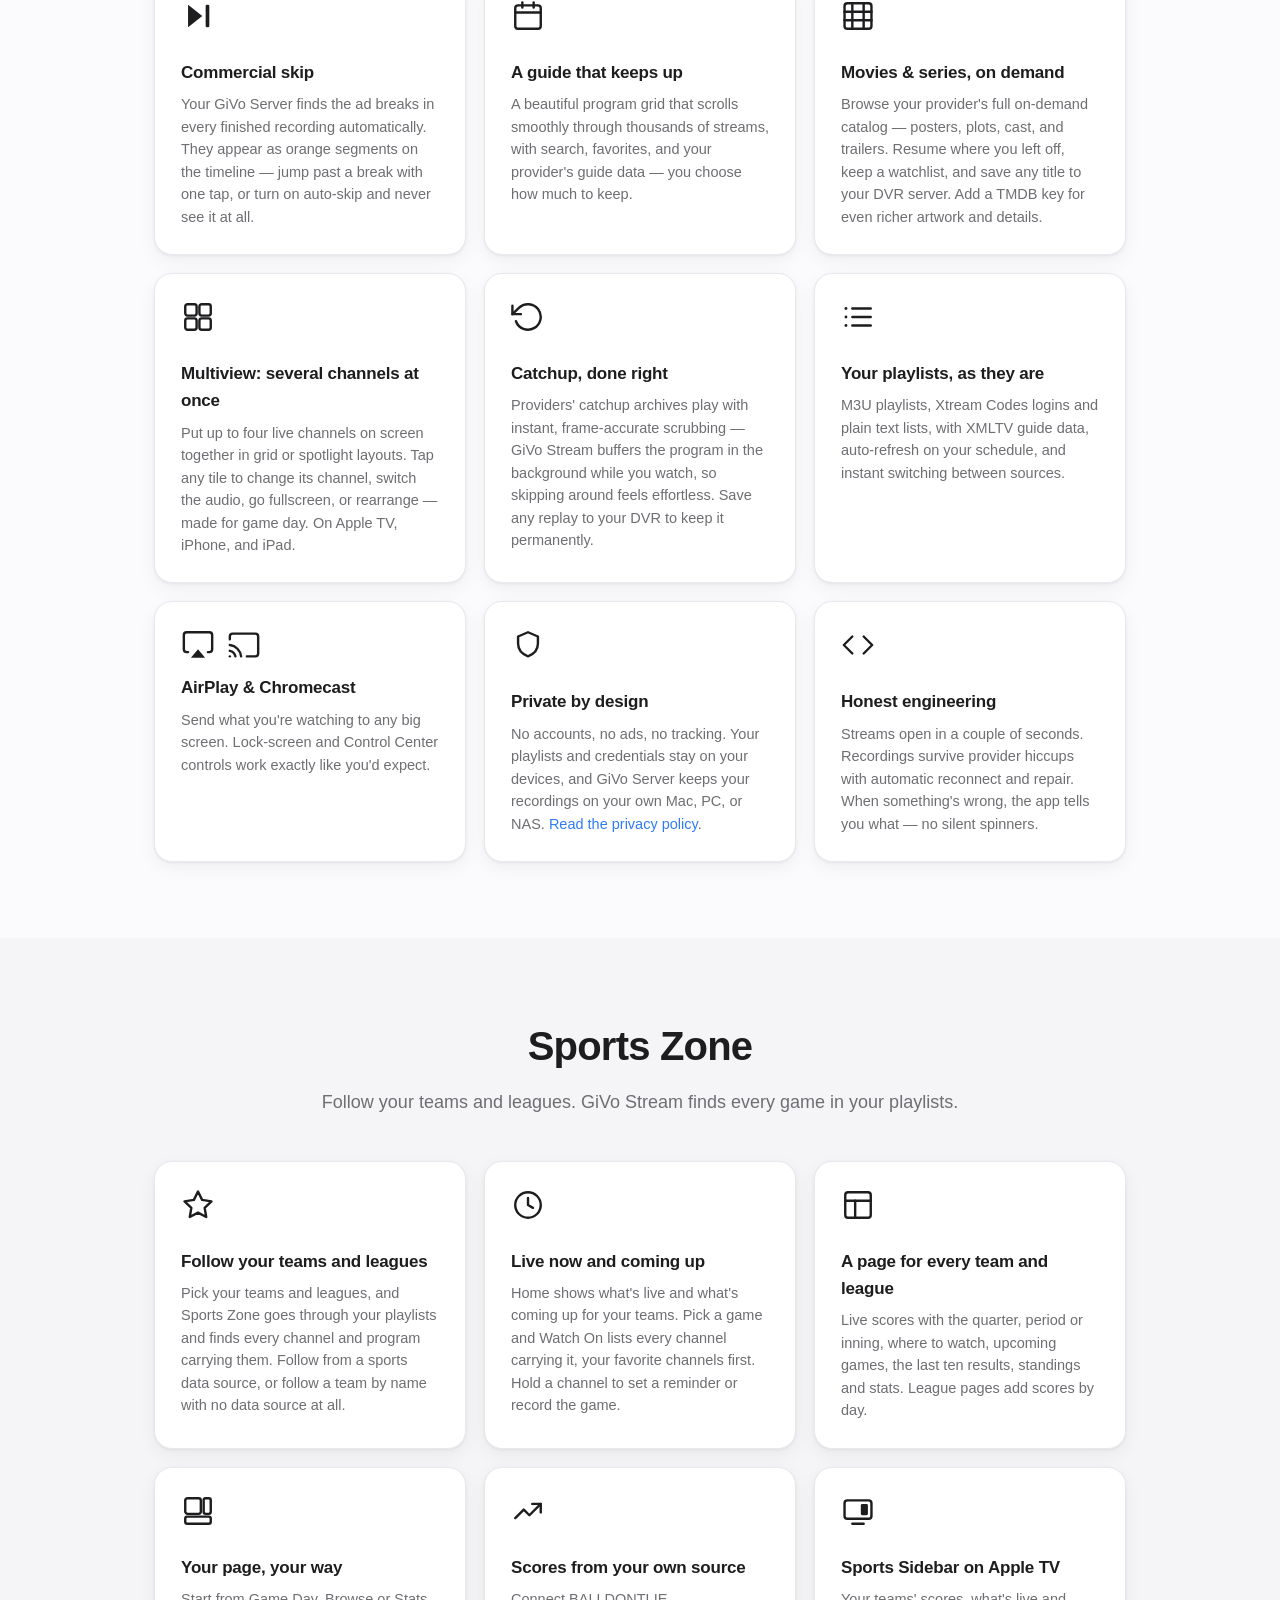
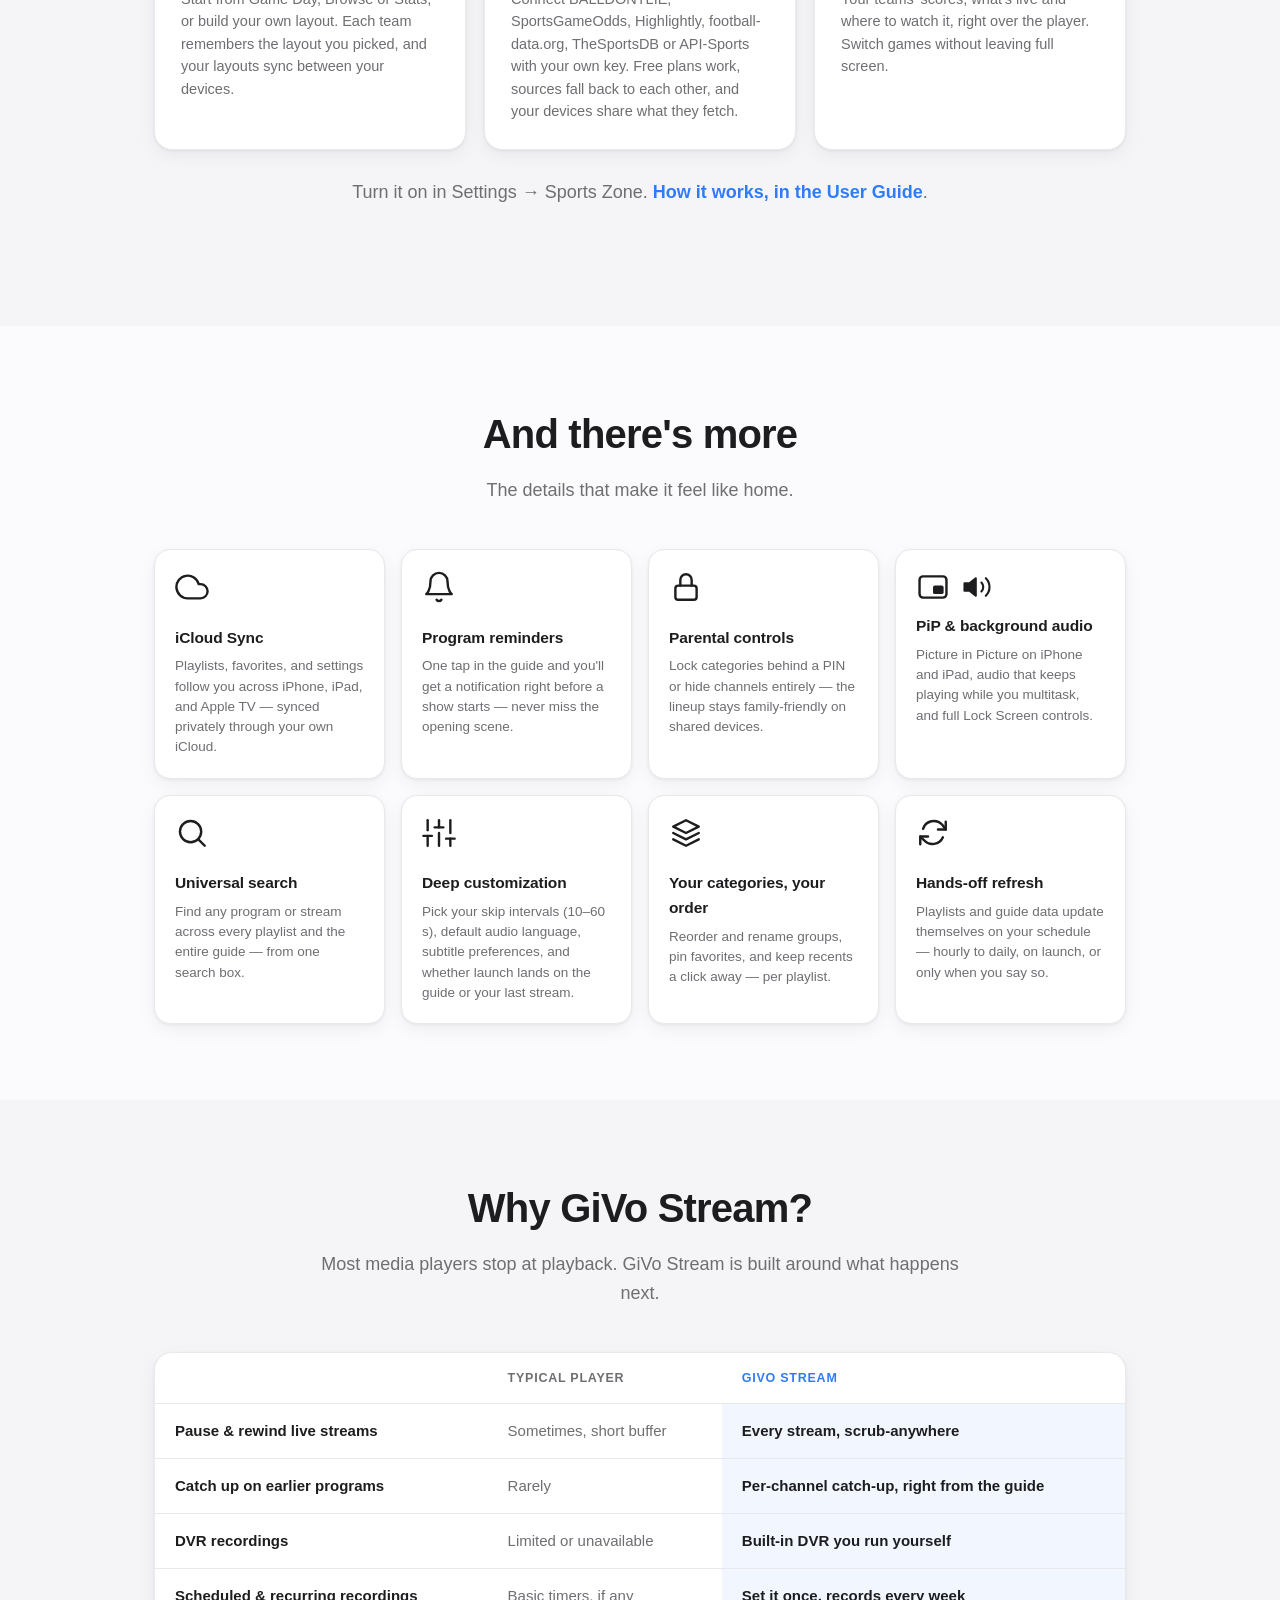
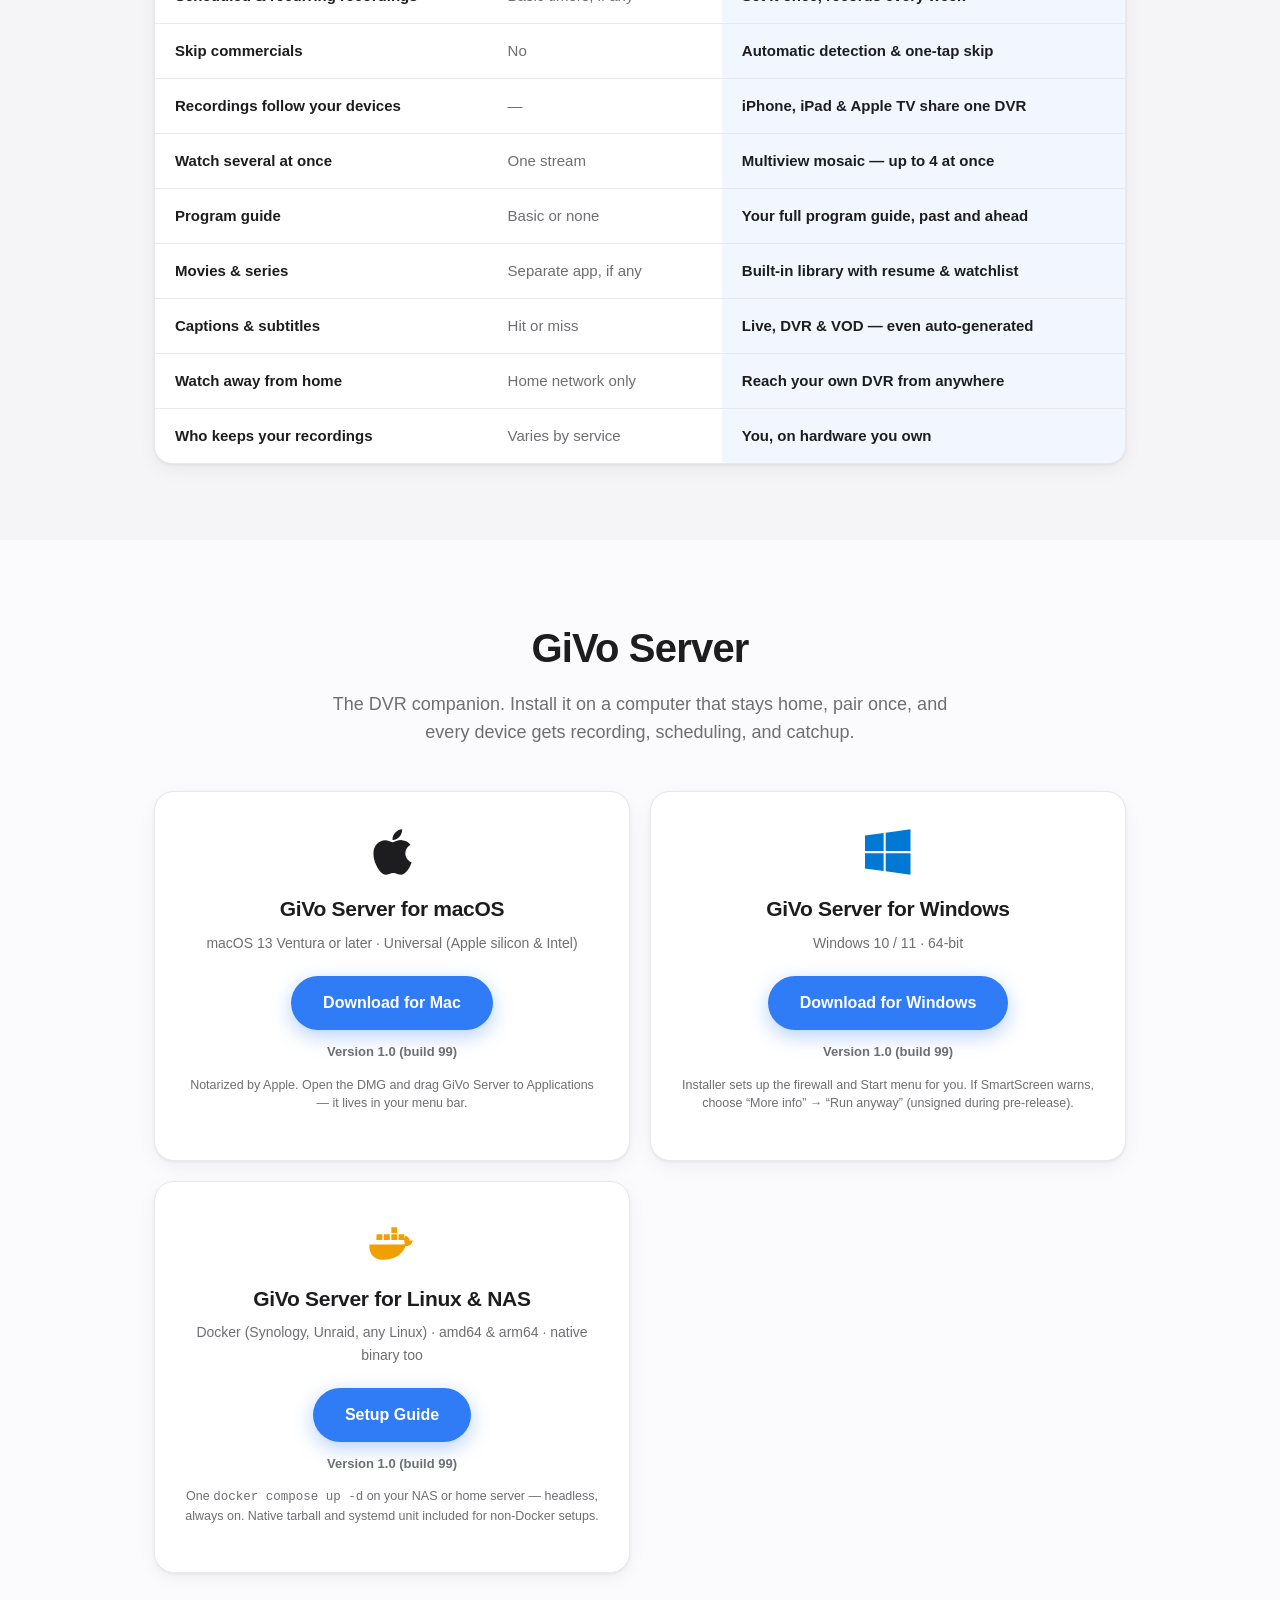
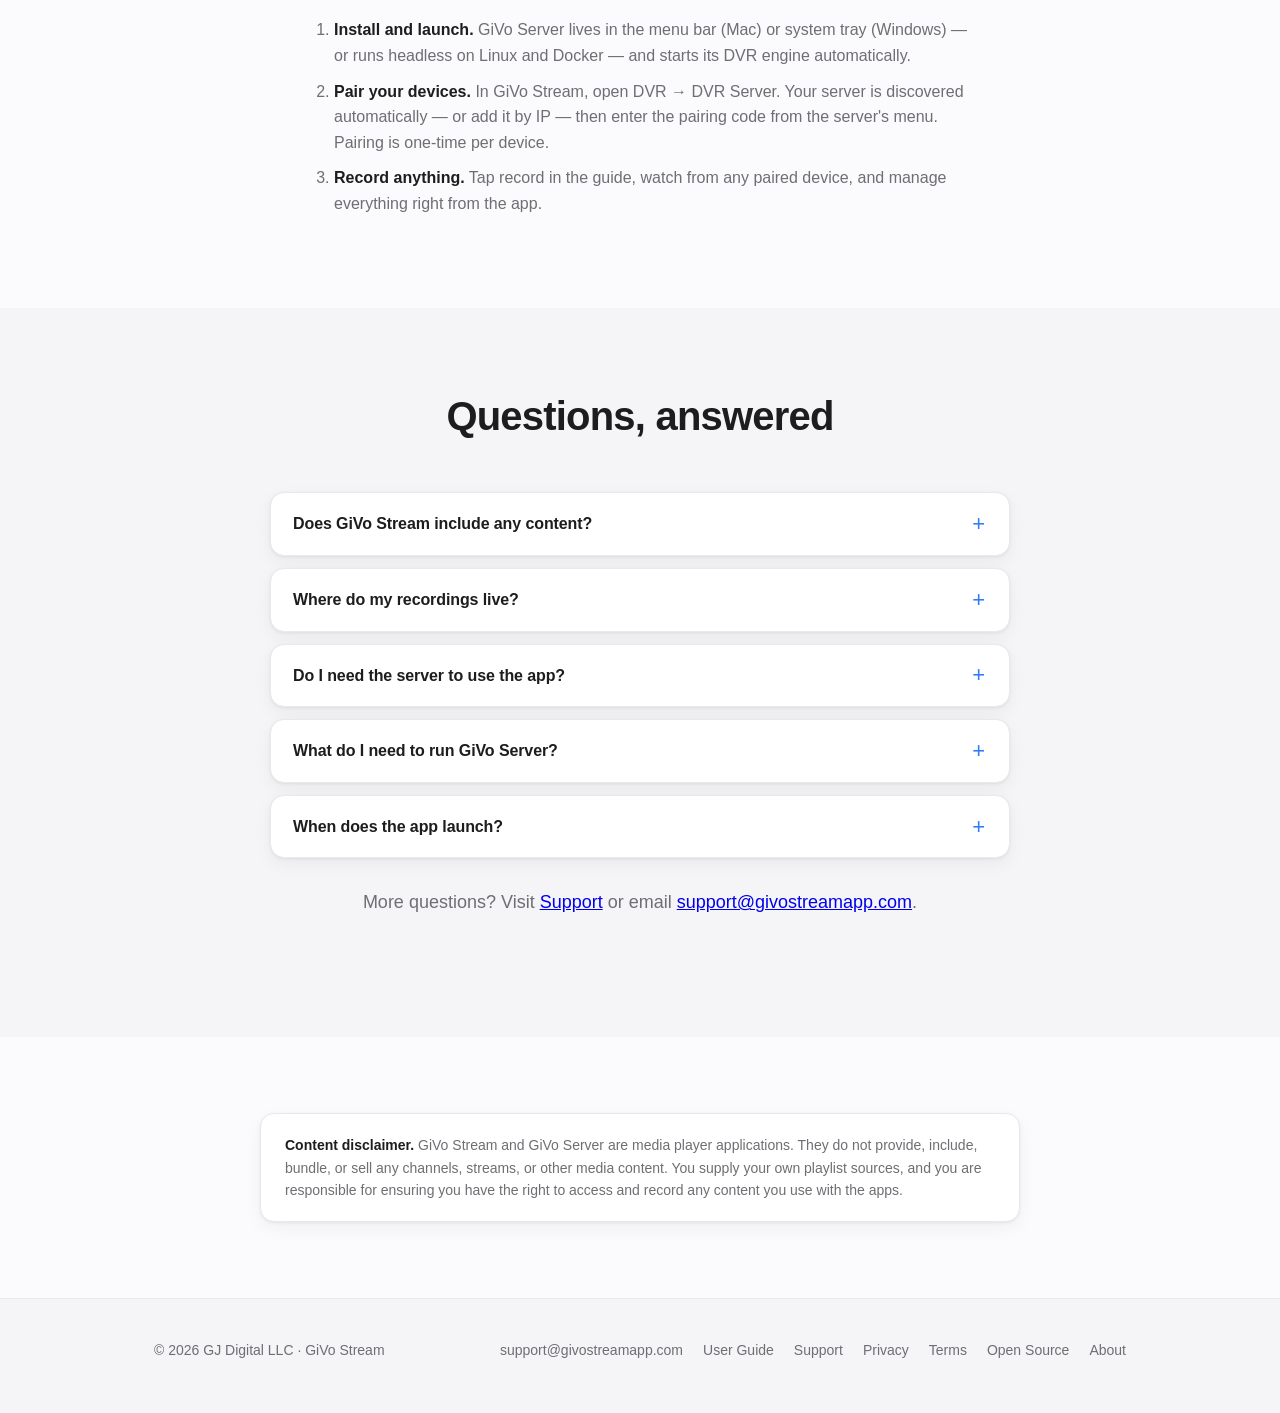
==== commit b16f2e78: "GiVo Server 1.0 (build 99) — downloads + version text" ====
--- a/index.html
+++ b/index.html
@@ -431,7 +431,7 @@
         <h3>GiVo Server for macOS</h3>
         <p class="req">macOS 13 Ventura or later · Universal (Apple silicon &amp; Intel)</p>
         <a class="btn" href="https://github.com/gjdigitaldev/givostreamapp.com/releases/latest/download/GiVo-Server-macOS-Universal.dmg">Download for Mac</a>
-        <p class="ver">Version 1.0 (build 98)</p>
+        <p class="ver">Version 1.0 (build 99)</p>
         <p class="note">Notarized by Apple. Open the DMG and drag GiVo Server
         to Applications — it lives in your menu bar.</p>
       </div>
@@ -442,7 +442,7 @@
         <h3>GiVo Server for Windows</h3>
         <p class="req">Windows 10 / 11 · 64-bit</p>
         <a class="btn" href="https://github.com/gjdigitaldev/givostreamapp.com/releases/latest/download/GiVo-Server-Setup-x64.exe">Download for Windows</a>
-        <p class="ver">Version 1.0 (build 98)</p>
+        <p class="ver">Version 1.0 (build 99)</p>
         <p class="note">Installer sets up the firewall and Start menu for you.
         If SmartScreen warns, choose “More info” → “Run anyway” (unsigned
         during pre-release).</p>
@@ -454,7 +454,7 @@
         <h3>GiVo Server for Linux &amp; NAS</h3>
         <p class="req">Docker (Synology, Unraid, any Linux) · amd64 &amp; arm64 · native binary too</p>
         <a class="btn" href="/linux.html">Setup Guide</a>
-        <p class="ver">Version 1.0 (build 98)</p>
+        <p class="ver">Version 1.0 (build 99)</p>
         <p class="note">One <code>docker compose up -d</code> on your NAS or
         home server — headless, always on. Native tarball and systemd unit
         included for non-Docker setups.</p>
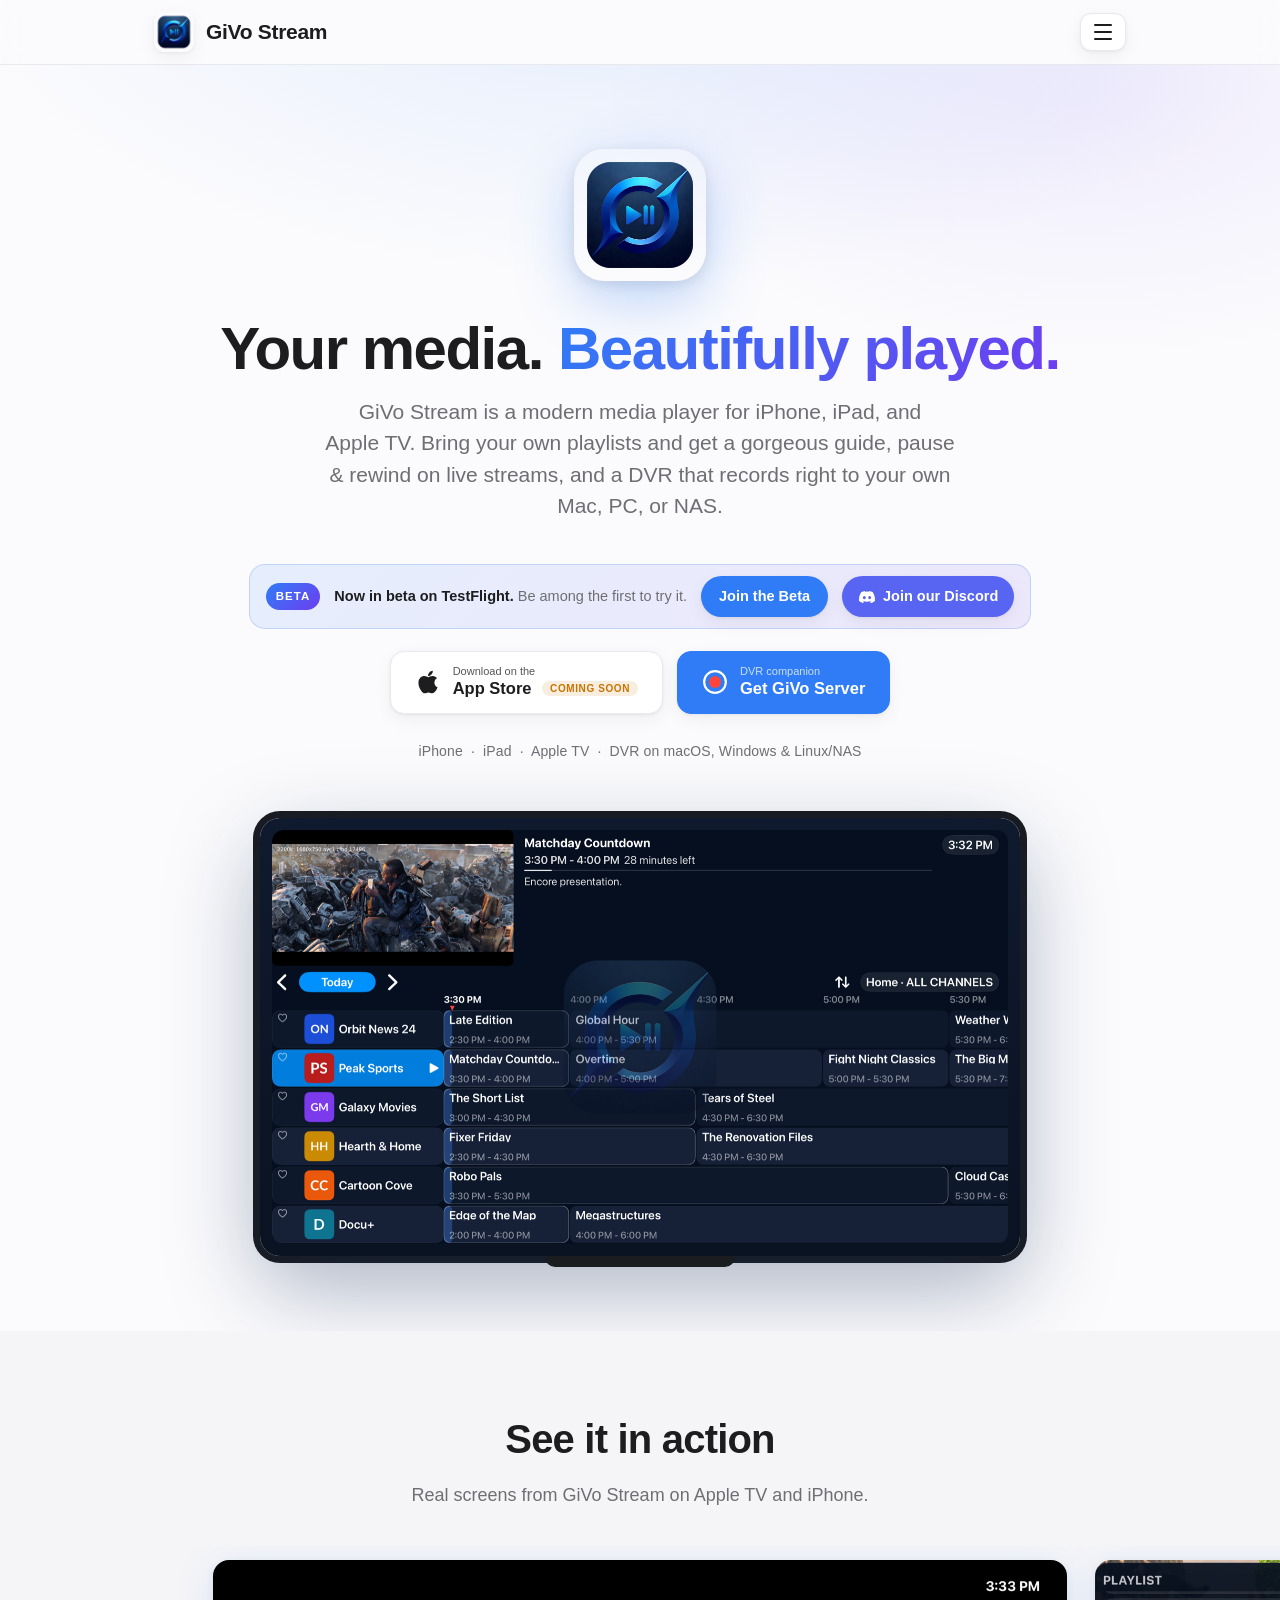
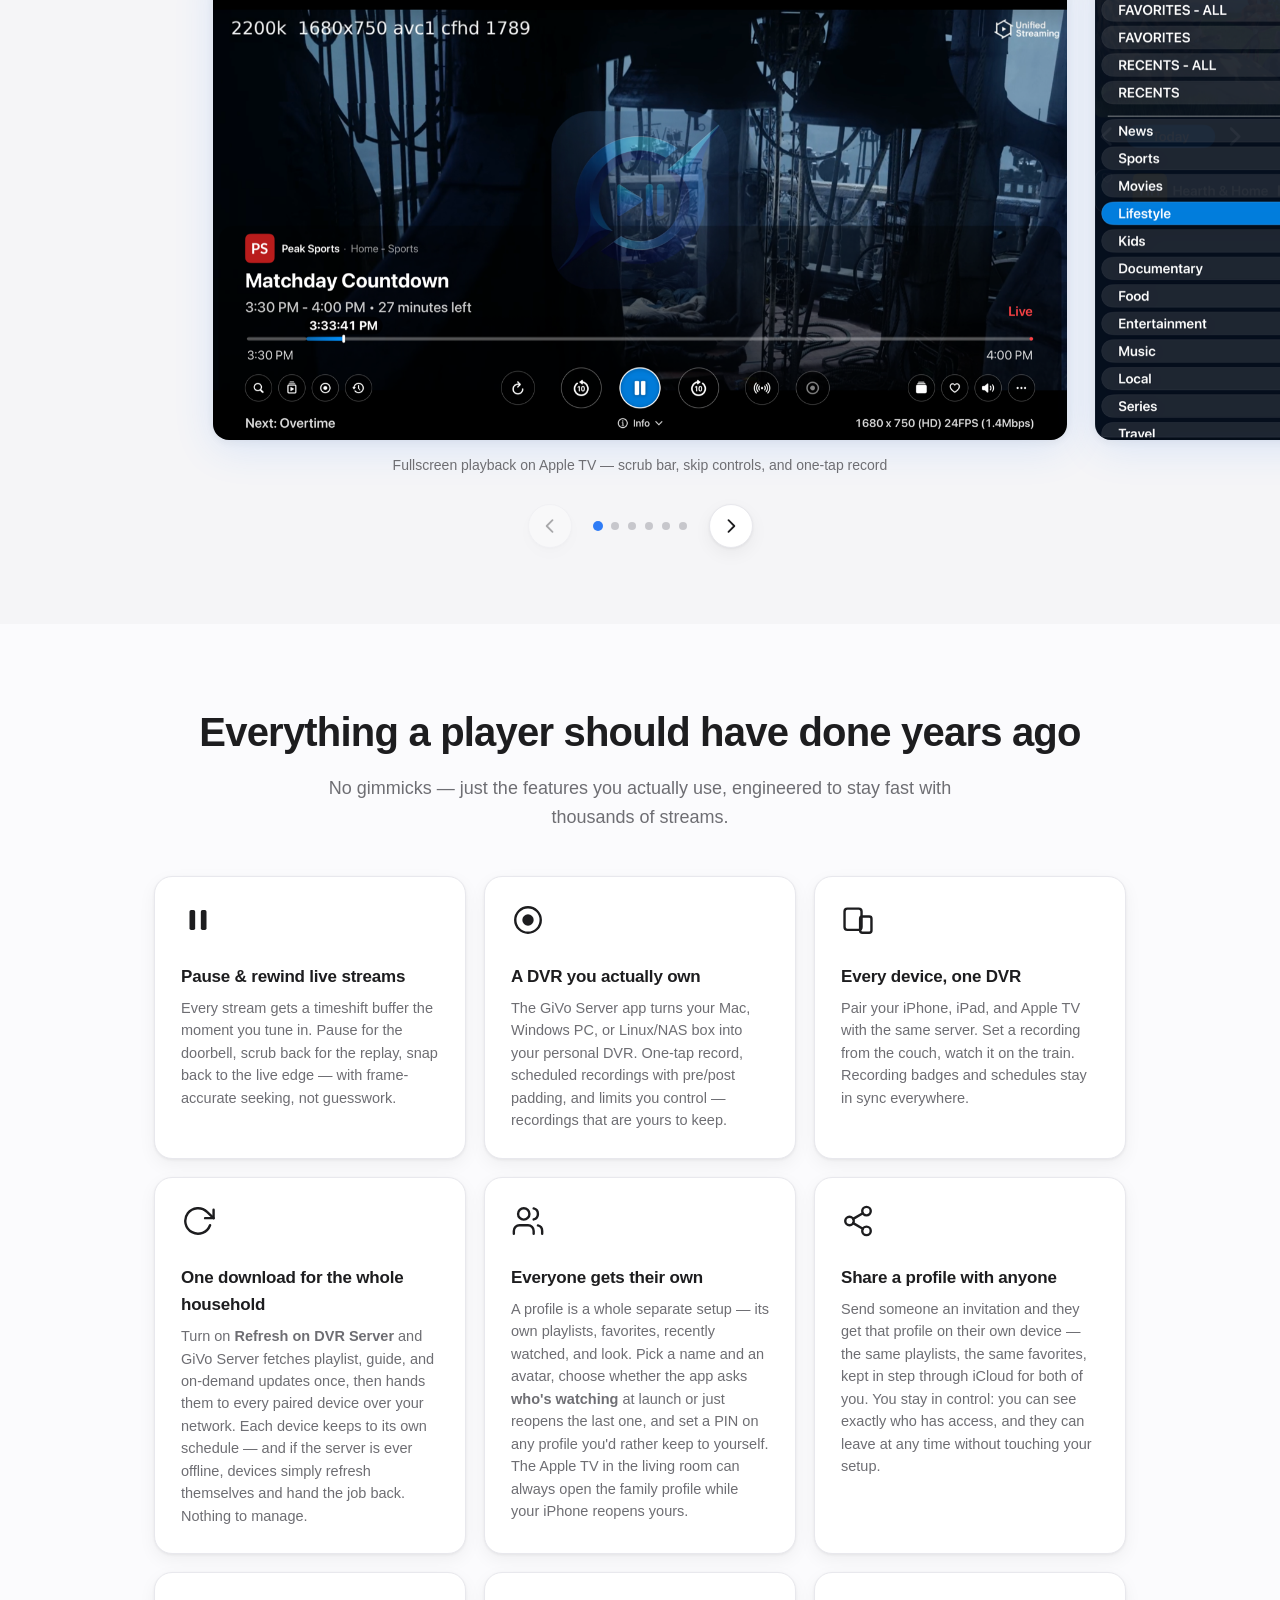
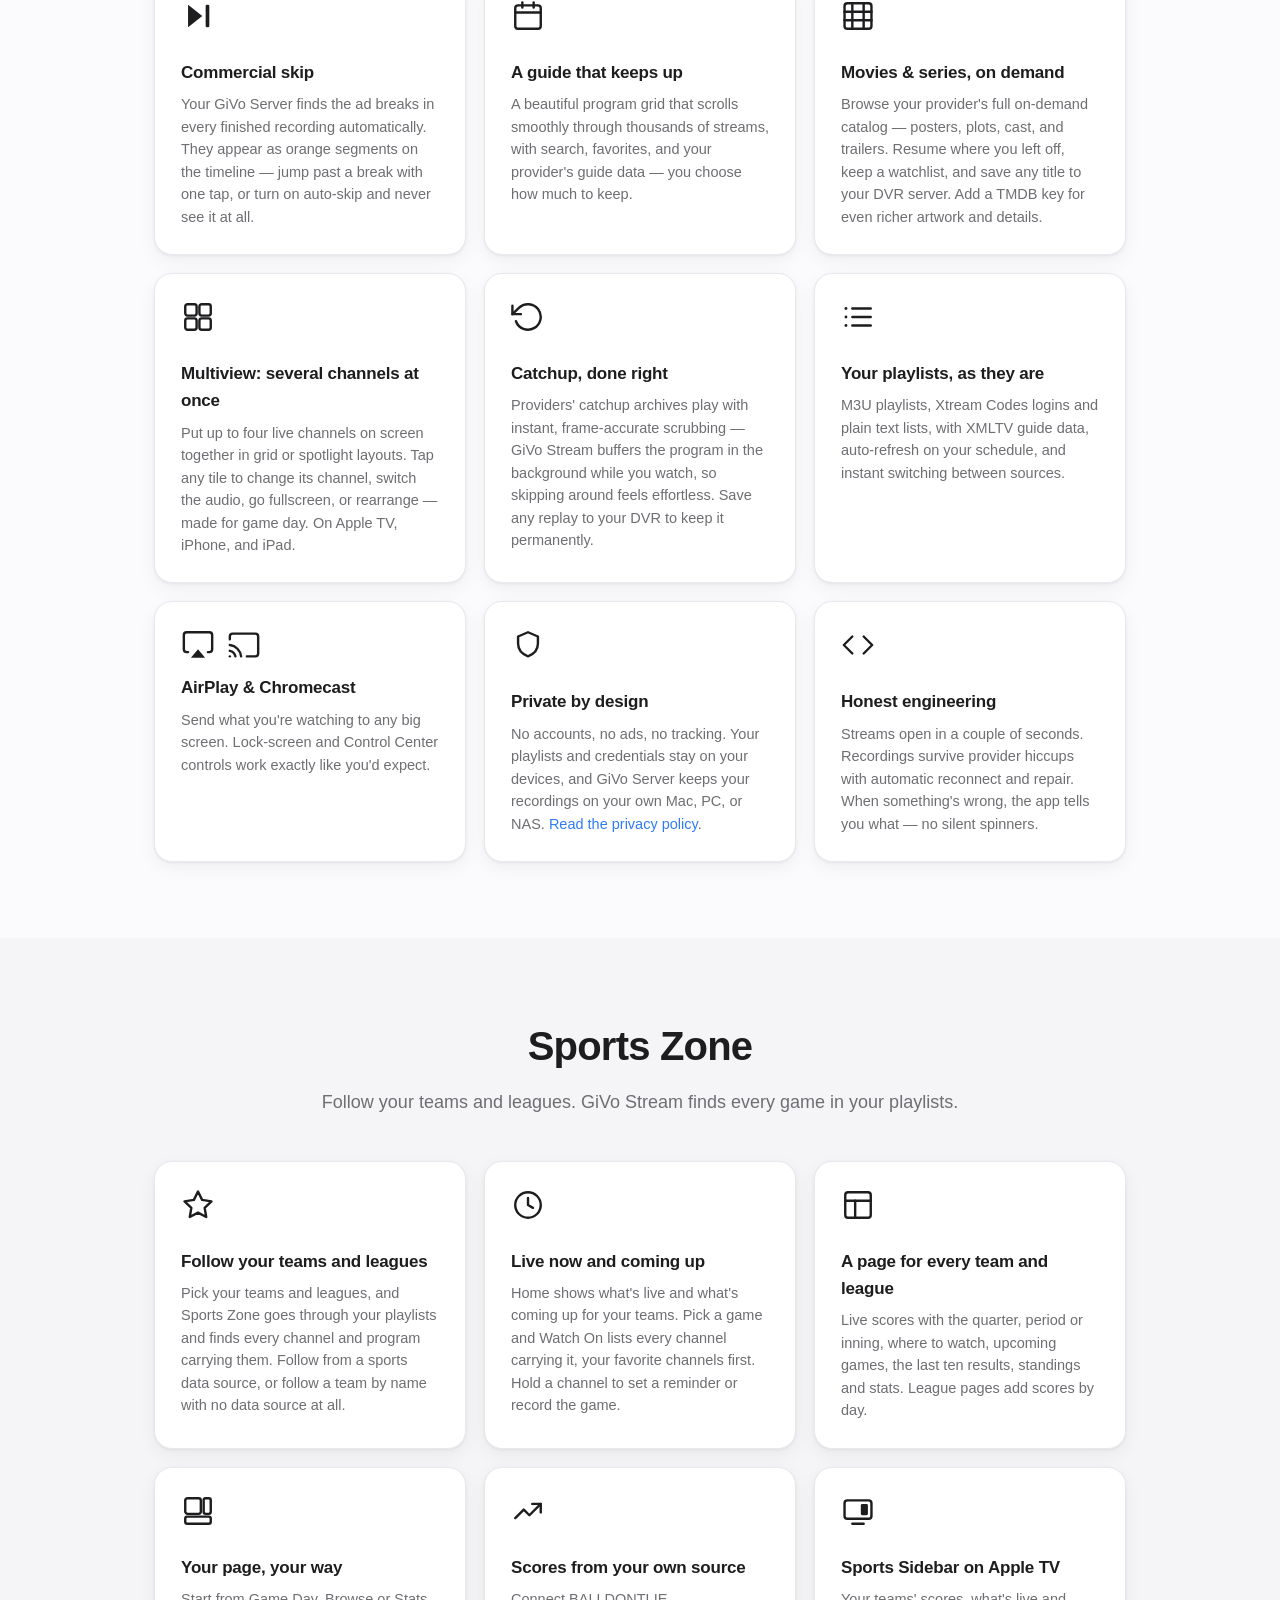
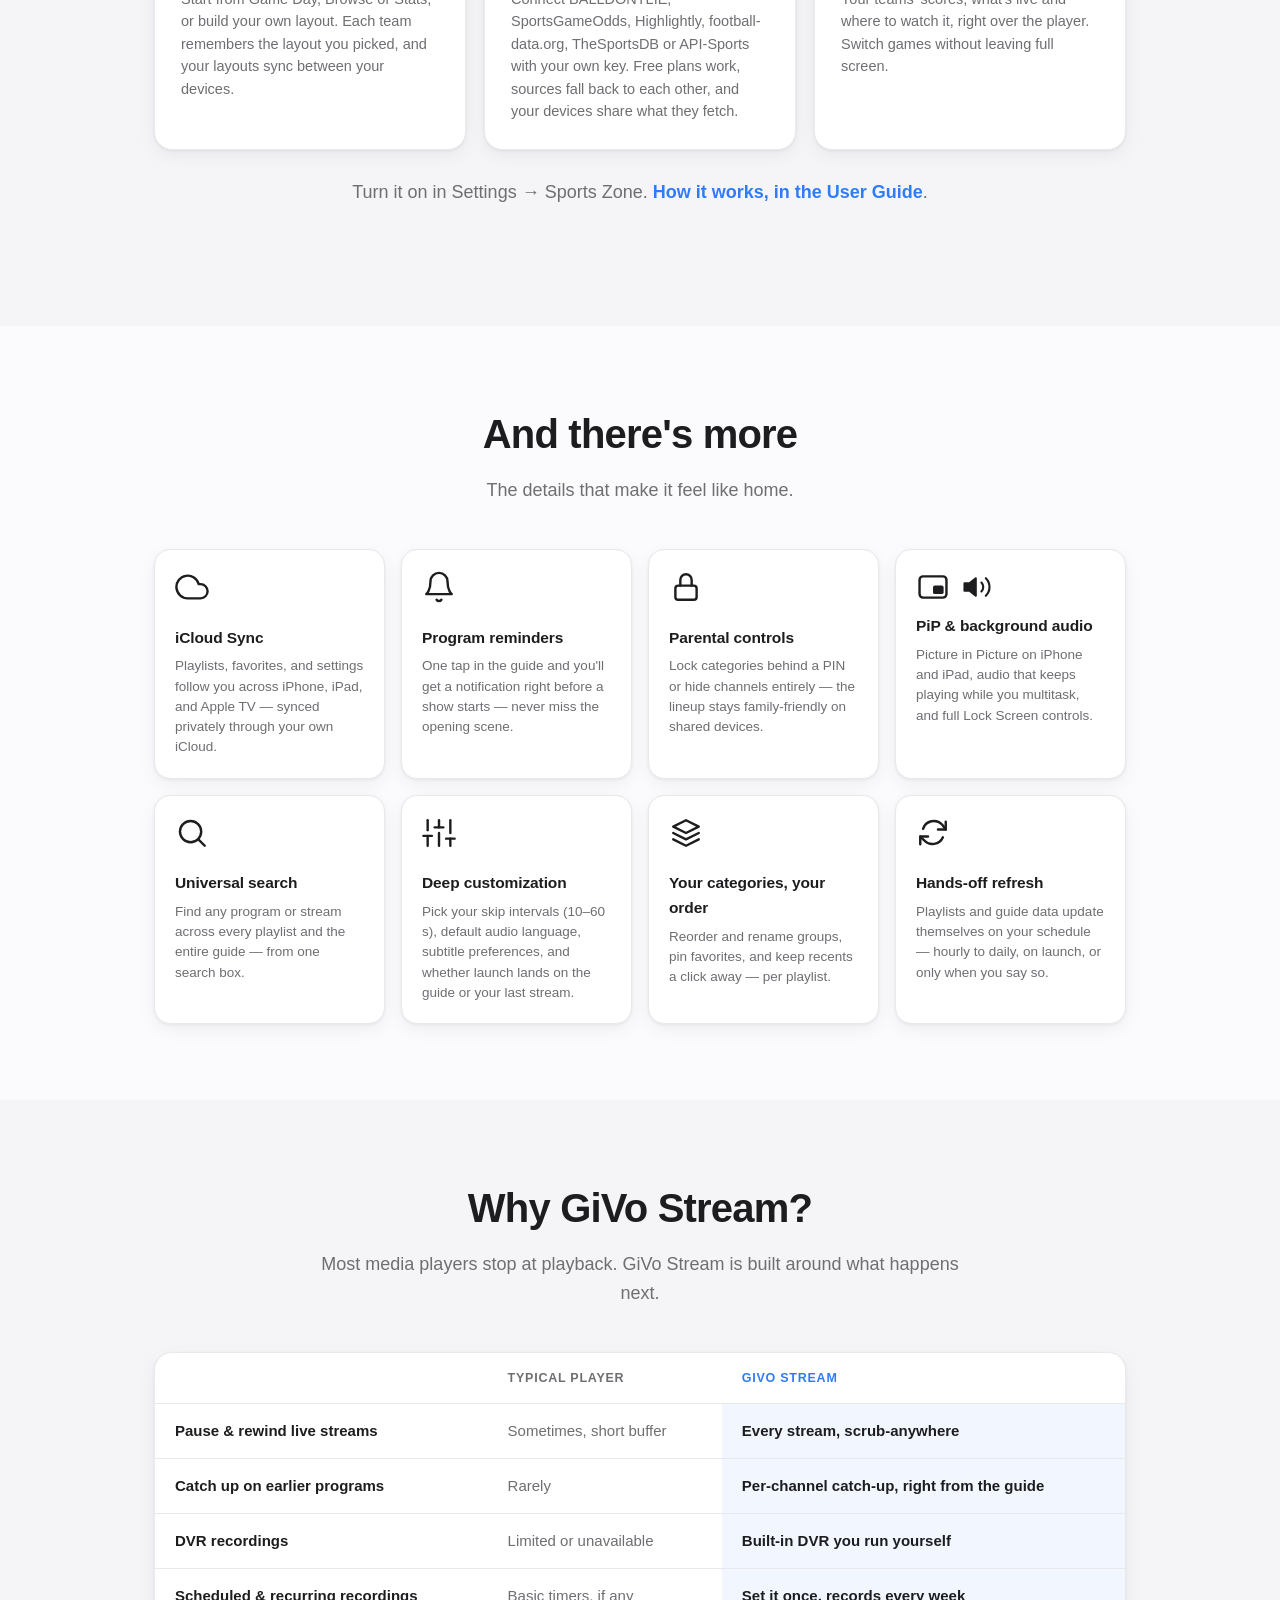
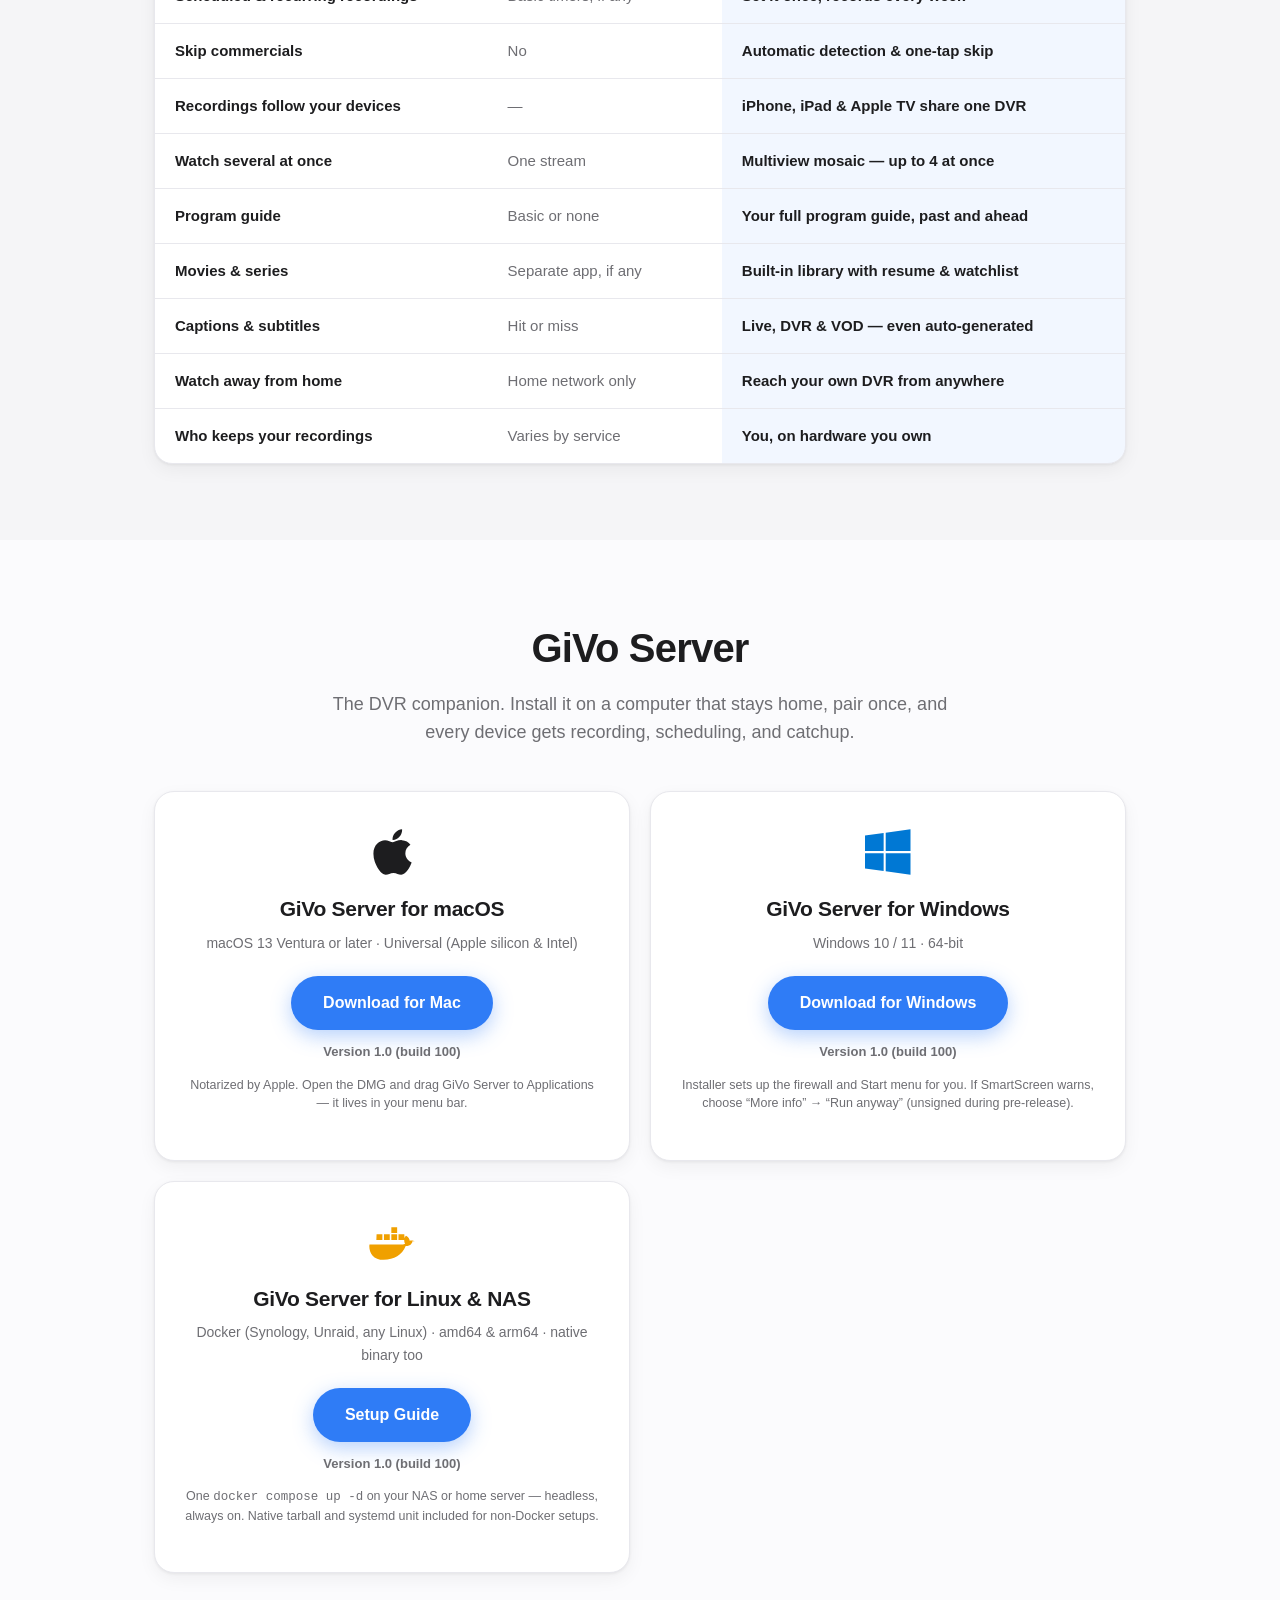
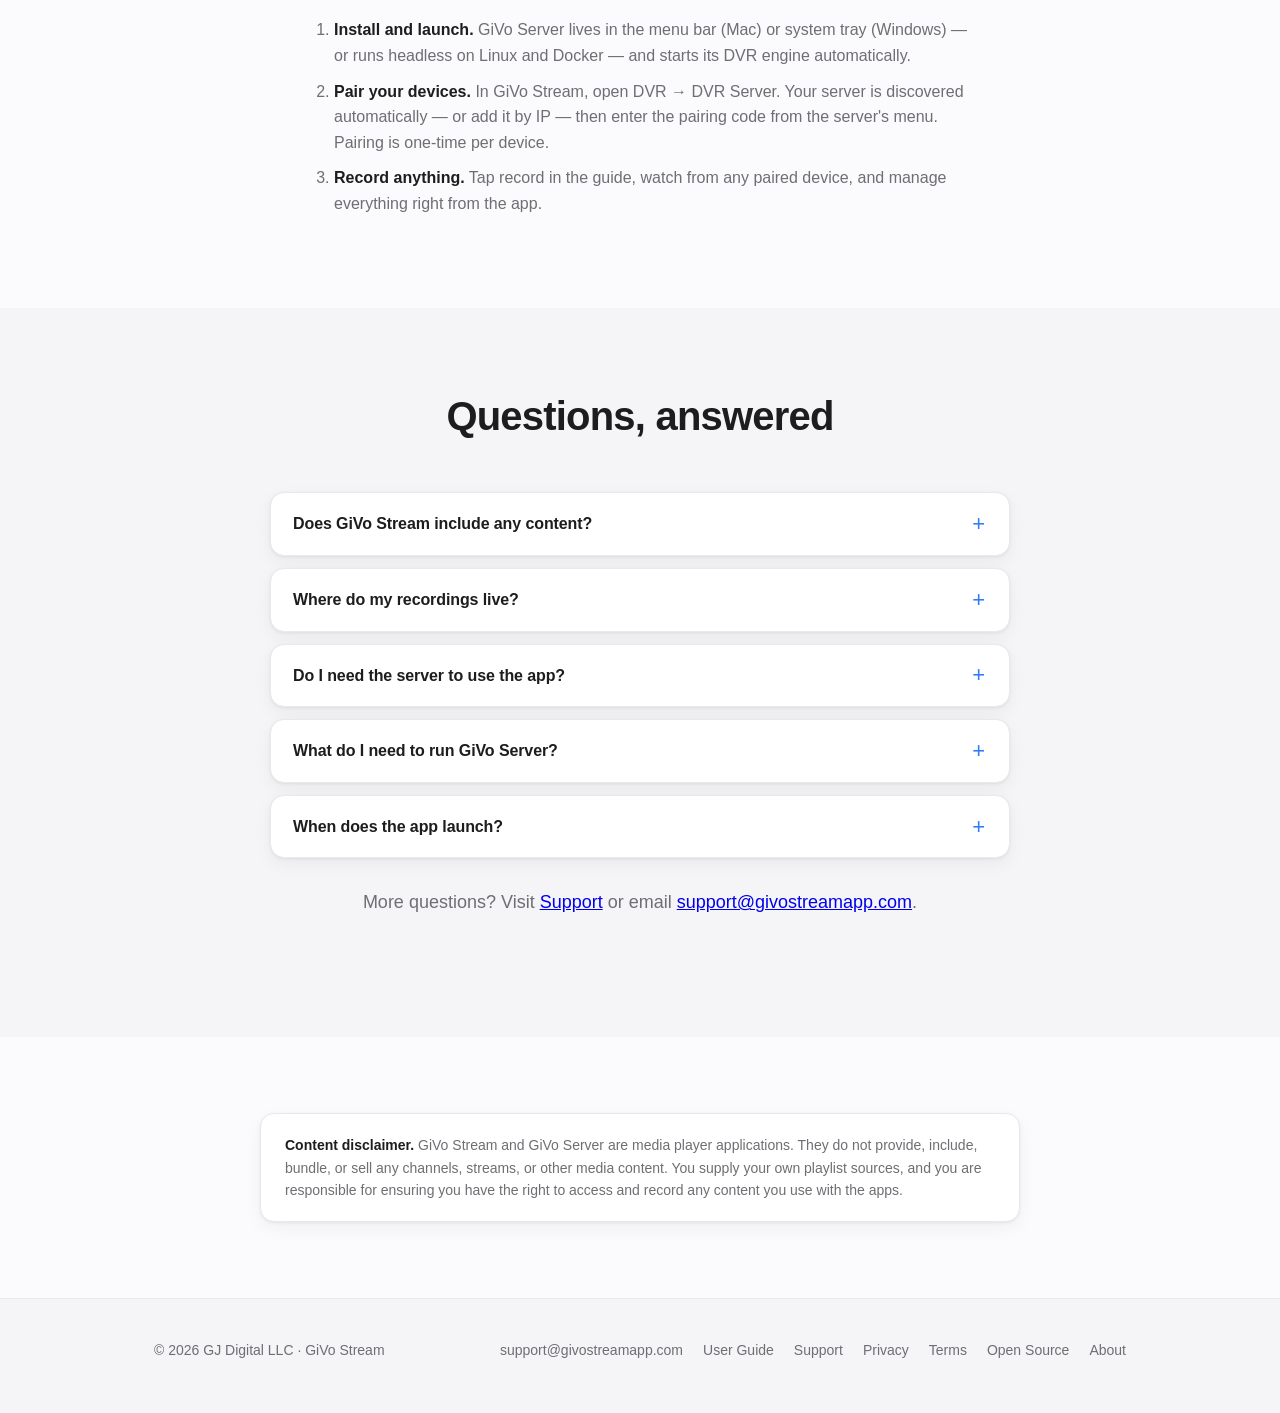
==== commit 26201dba: "GiVo Server 1.0 (build 100) — downloads + version text" ====
--- a/index.html
+++ b/index.html
@@ -431,7 +431,7 @@
         <h3>GiVo Server for macOS</h3>
         <p class="req">macOS 13 Ventura or later · Universal (Apple silicon &amp; Intel)</p>
         <a class="btn" href="https://github.com/gjdigitaldev/givostreamapp.com/releases/latest/download/GiVo-Server-macOS-Universal.dmg">Download for Mac</a>
-        <p class="ver">Version 1.0 (build 99)</p>
+        <p class="ver">Version 1.0 (build 100)</p>
         <p class="note">Notarized by Apple. Open the DMG and drag GiVo Server
         to Applications — it lives in your menu bar.</p>
       </div>
@@ -442,7 +442,7 @@
         <h3>GiVo Server for Windows</h3>
         <p class="req">Windows 10 / 11 · 64-bit</p>
         <a class="btn" href="https://github.com/gjdigitaldev/givostreamapp.com/releases/latest/download/GiVo-Server-Setup-x64.exe">Download for Windows</a>
-        <p class="ver">Version 1.0 (build 99)</p>
+        <p class="ver">Version 1.0 (build 100)</p>
         <p class="note">Installer sets up the firewall and Start menu for you.
         If SmartScreen warns, choose “More info” → “Run anyway” (unsigned
         during pre-release).</p>
@@ -454,7 +454,7 @@
         <h3>GiVo Server for Linux &amp; NAS</h3>
         <p class="req">Docker (Synology, Unraid, any Linux) · amd64 &amp; arm64 · native binary too</p>
         <a class="btn" href="/linux.html">Setup Guide</a>
-        <p class="ver">Version 1.0 (build 99)</p>
+        <p class="ver">Version 1.0 (build 100)</p>
         <p class="note">One <code>docker compose up -d</code> on your NAS or
         home server — headless, always on. Native tarball and systemd unit
         included for non-Docker setups.</p>
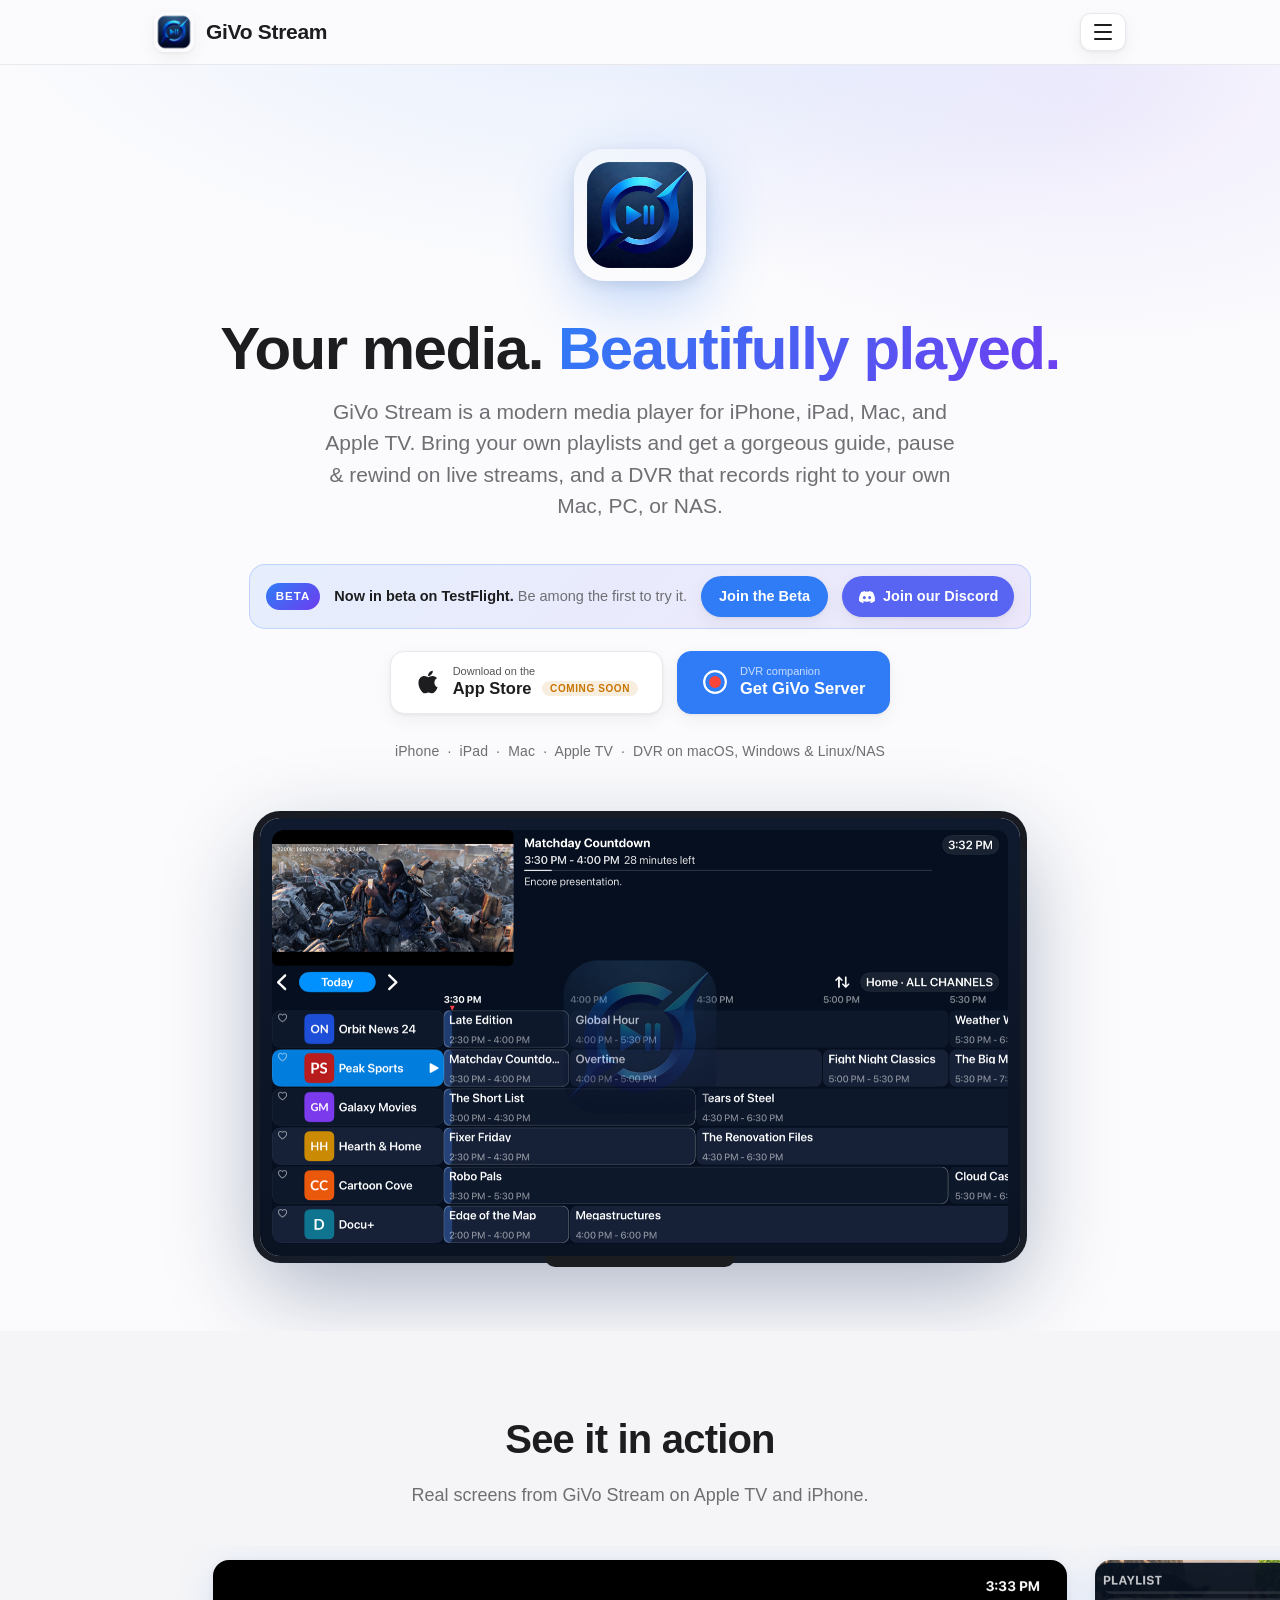
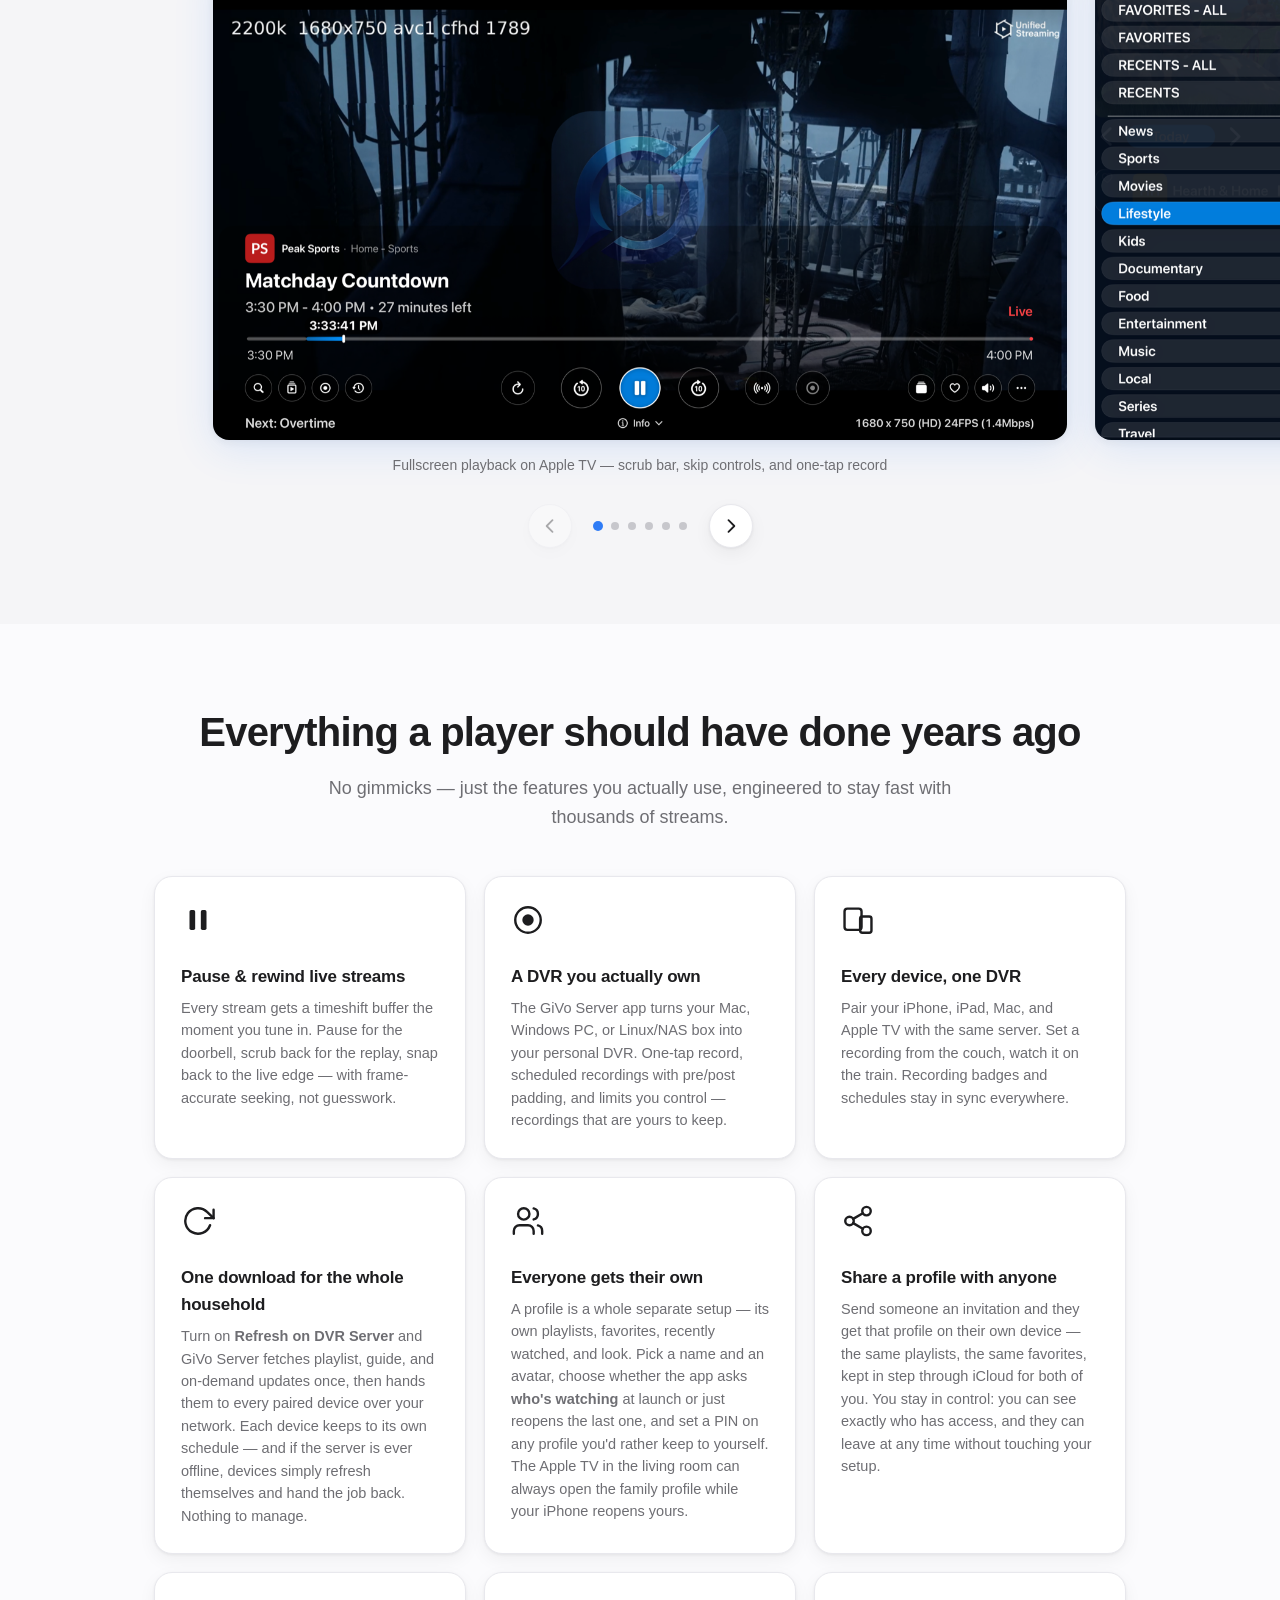
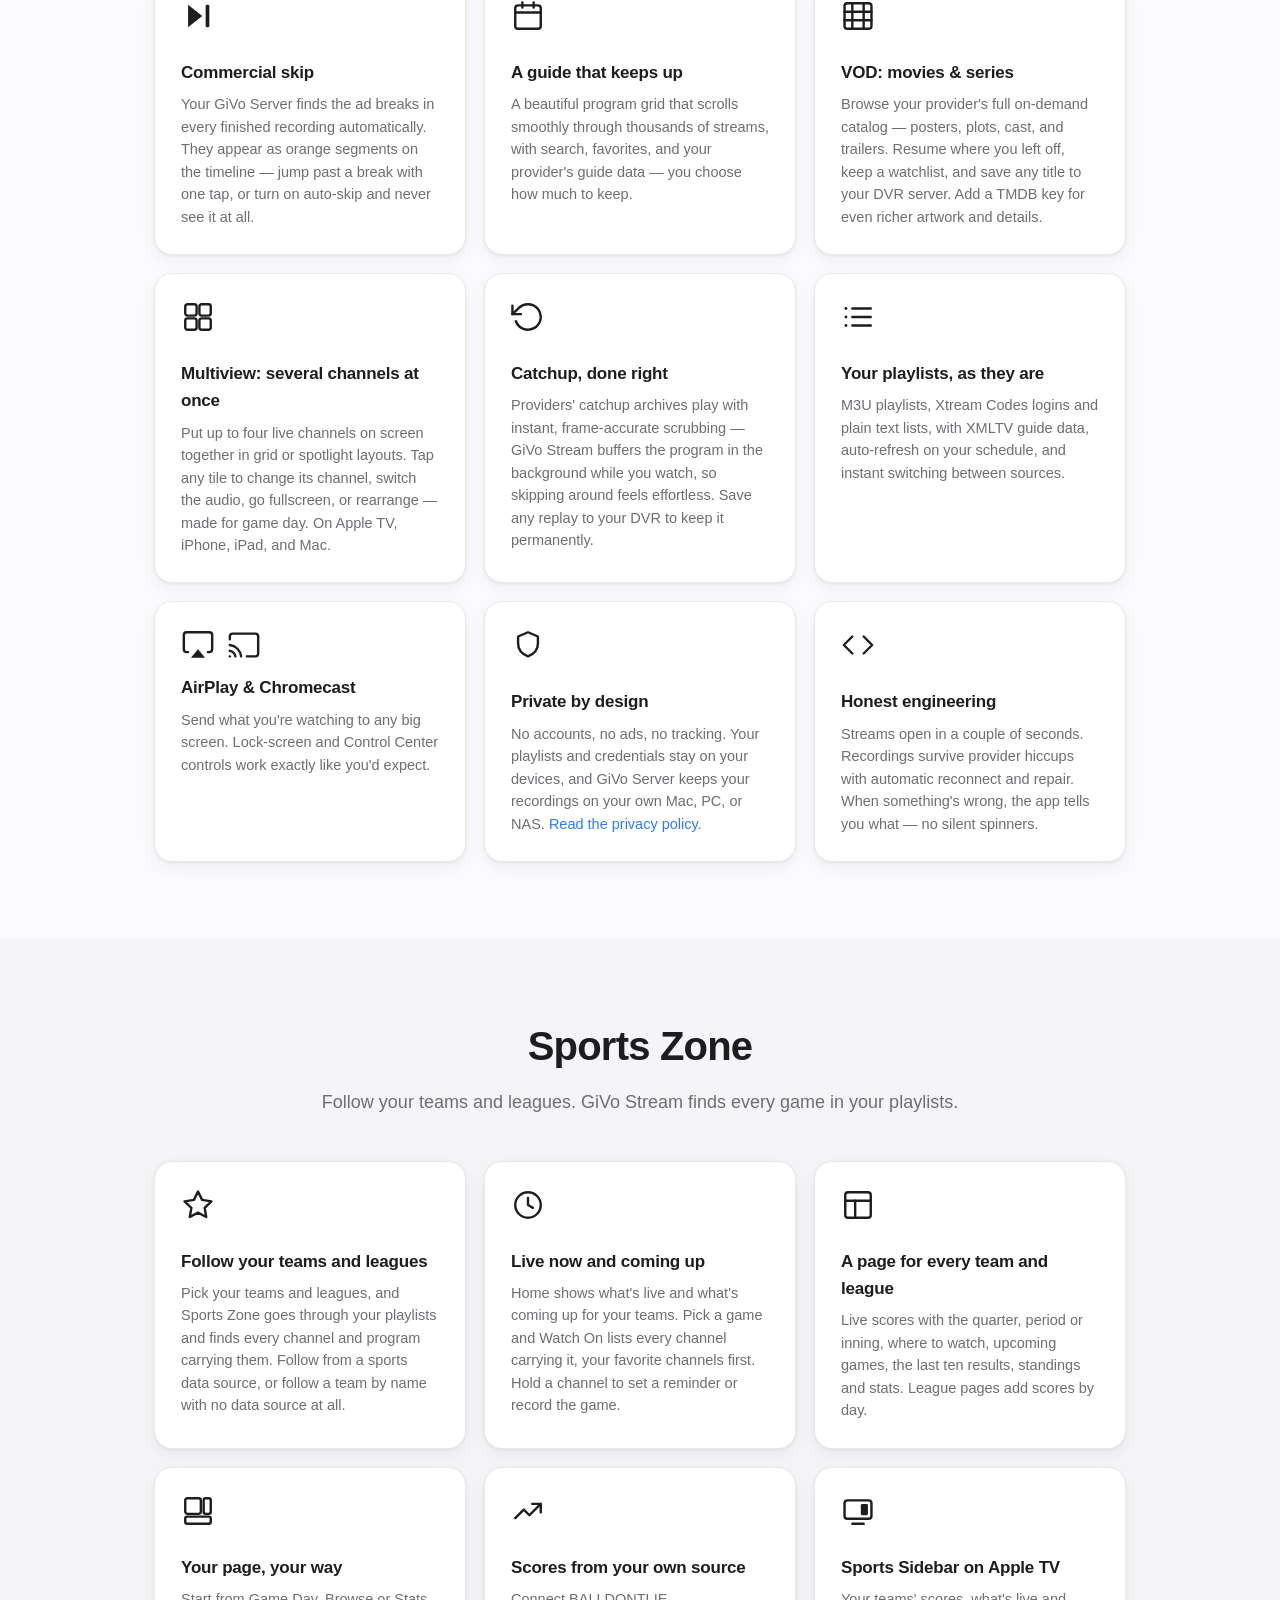
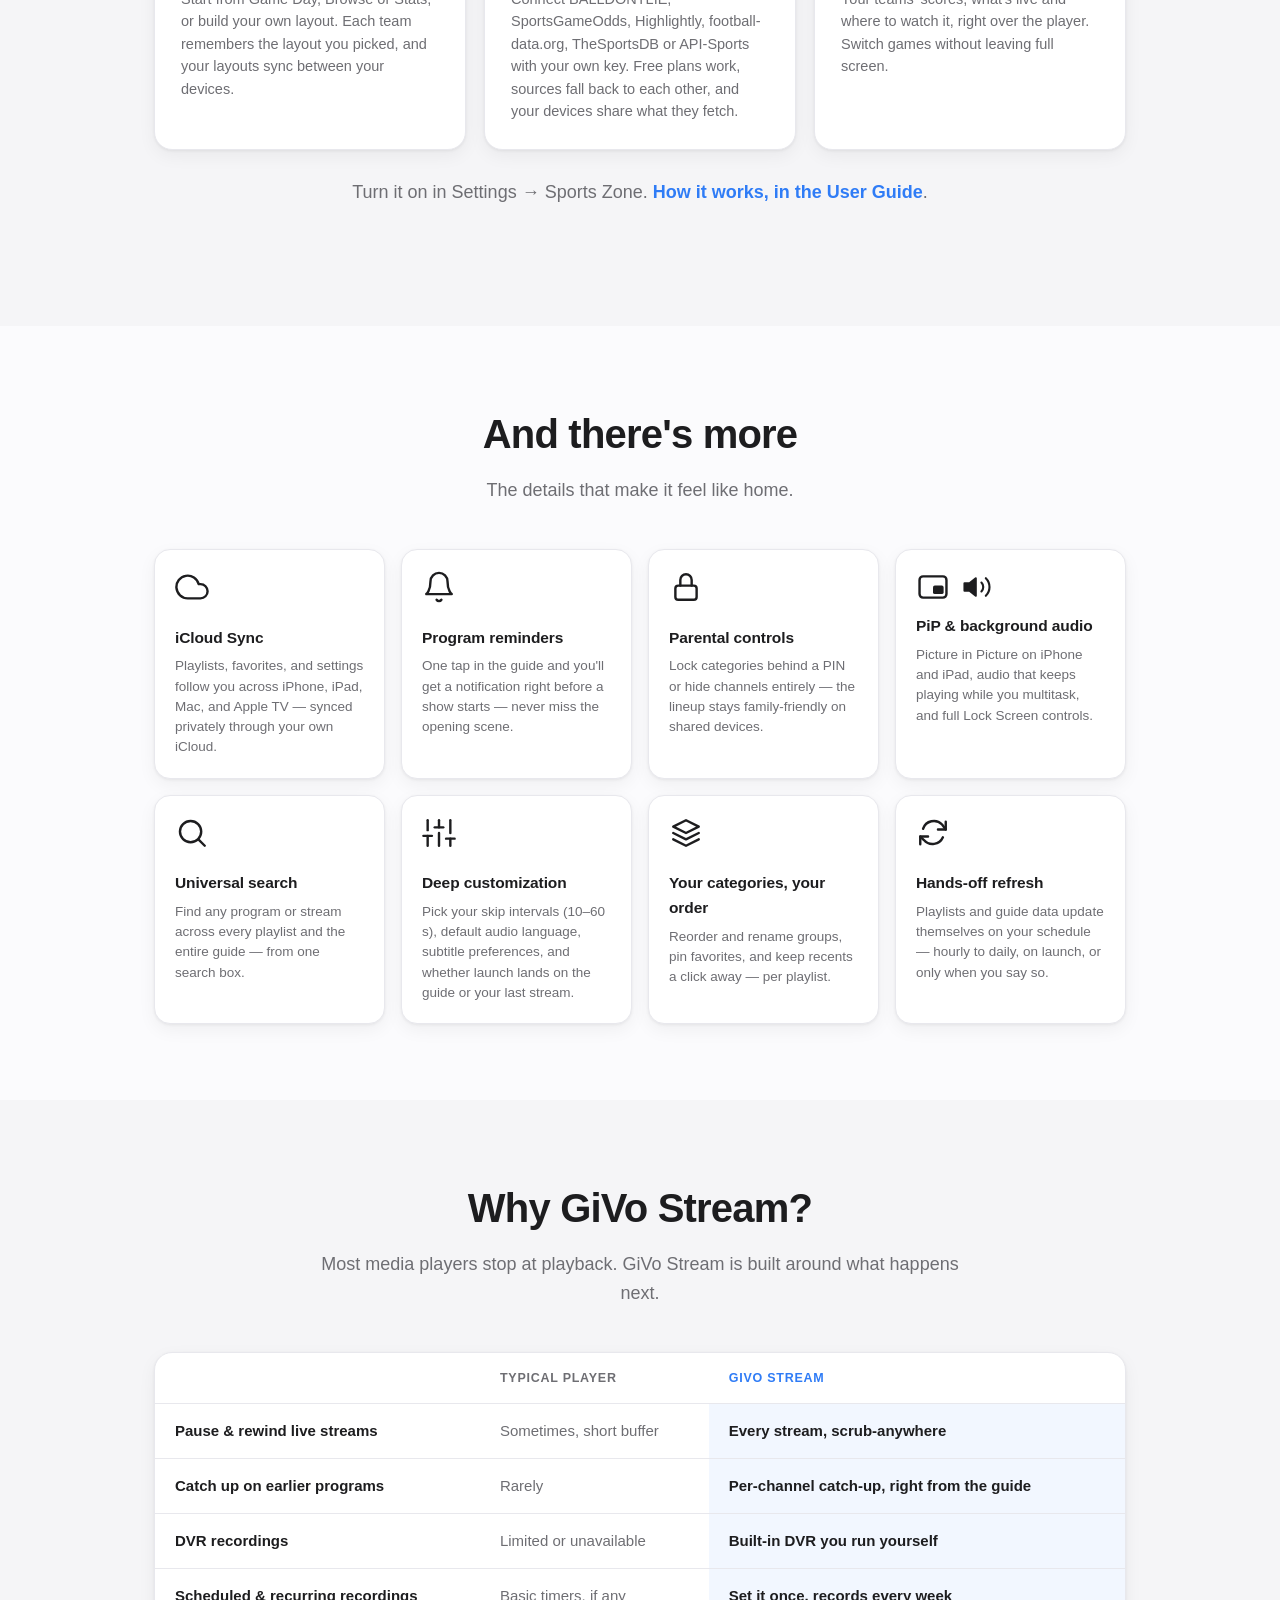
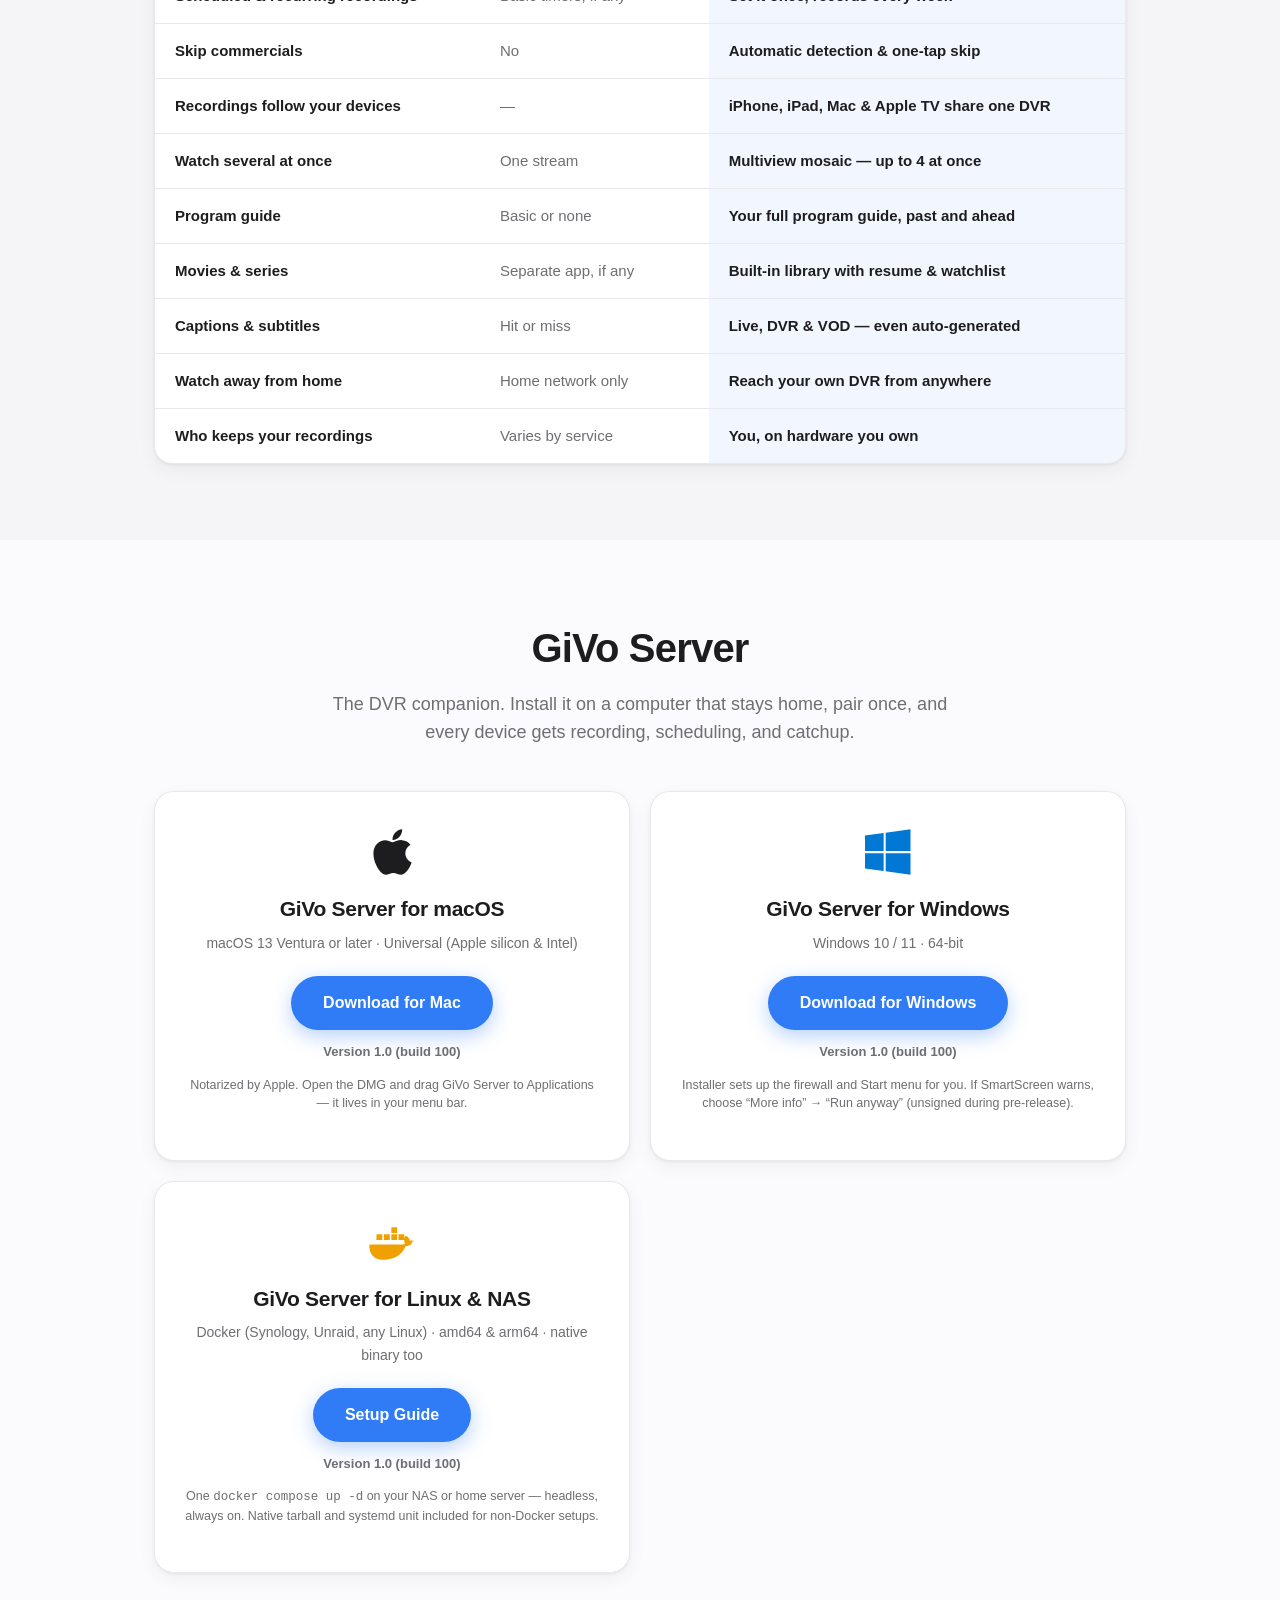
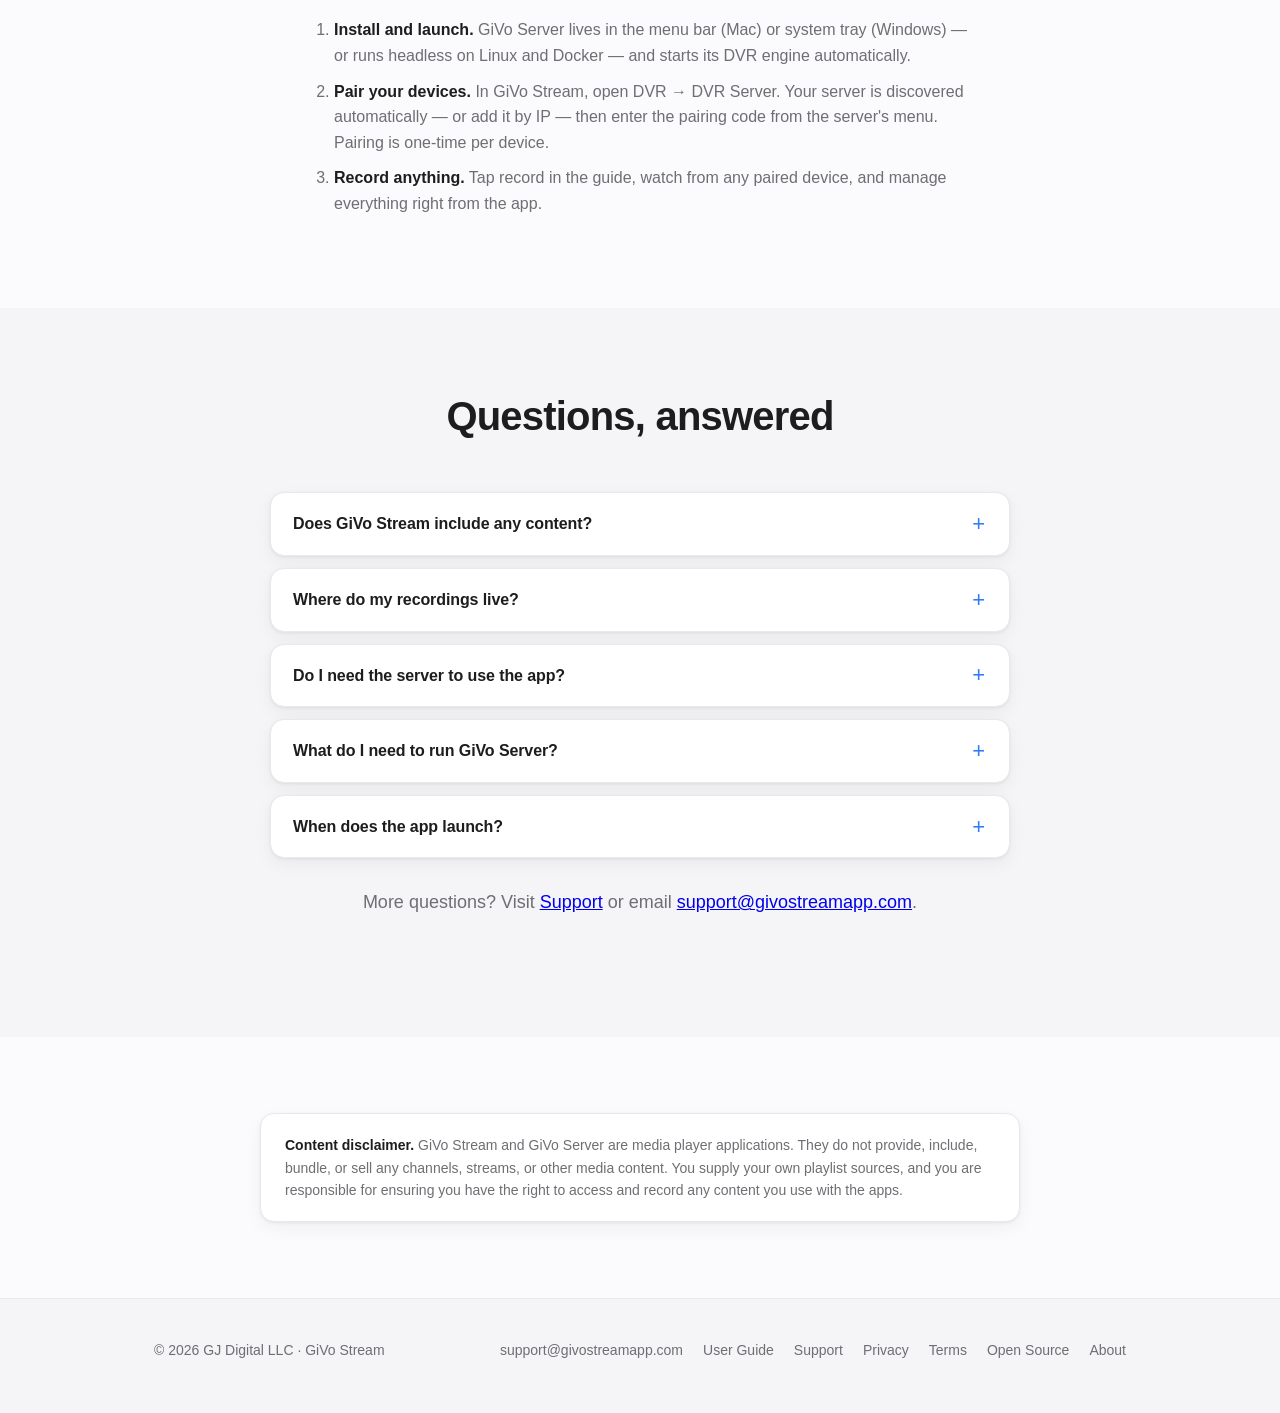
==== commit f148d375: "Site: add the Mac wherever devices are listed; VOD card heading; Terms scope and date Co-Authored-By" ====
--- a/index.html
+++ b/index.html
@@ -4,9 +4,9 @@
 <meta charset="utf-8">
 <meta name="viewport" content="width=device-width, initial-scale=1">
 <title>GiVo Stream — Your media. Beautifully played.</title>
-<meta name="description" content="GiVo Stream is a modern media player for iPhone, iPad, and Apple TV. Bring your own playlists and get a beautiful program guide, pause &amp; rewind on live streams, and a DVR companion for Mac, Windows, and Linux/NAS.">
+<meta name="description" content="GiVo Stream is a modern media player for iPhone, iPad, Mac, and Apple TV. Bring your own playlists and get a beautiful program guide, pause &amp; rewind on live streams, and GiVo Server, a DVR companion for macOS, Windows, and Linux/NAS.">
 <meta property="og:title" content="GiVo Stream — Your media. Beautifully played.">
-<meta property="og:description" content="Modern media player for iPhone, iPad & Apple TV with pause/rewind on live streams, a beautiful guide, and a DVR server for Mac, Windows, and Linux/NAS.">
+<meta property="og:description" content="Modern media player for iPhone, iPad, Mac & Apple TV with pause/rewind on live streams, a beautiful guide, and GiVo Server, a DVR companion for macOS, Windows, and Linux/NAS.">
 <meta property="og:image" content="https://givostreamapp.com/assets/icon-512.png">
 <meta property="og:url" content="https://givostreamapp.com/">
 <link rel="icon" type="image/png" sizes="64x64" href="/assets/favicon-64.png">
@@ -57,8 +57,8 @@
   <div class="wrap">
     <img width="512" height="512" class="appicon" src="/assets/icon-512.png" alt="GiVo Stream app icon">
     <h1>Your media. <span class="grad">Beautifully played.</span></h1>
-    <p class="tagline">GiVo Stream is a modern media player for iPhone, iPad, and
-    Apple&nbsp;TV. Bring your own playlists and get a gorgeous guide, pause &amp;
+    <p class="tagline">GiVo Stream is a modern media player for iPhone, iPad, Mac,
+    and Apple&nbsp;TV. Bring your own playlists and get a gorgeous guide, pause &amp;
     rewind on live streams, and a DVR that records right to your own
     Mac, PC, or&nbsp;NAS.</p>
     <div class="beta-bar">
@@ -83,7 +83,7 @@
         </span>
       </a>
     </div>
-    <p class="platforms">iPhone &nbsp;·&nbsp; iPad &nbsp;·&nbsp; Apple&nbsp;TV
+    <p class="platforms">iPhone &nbsp;·&nbsp; iPad &nbsp;·&nbsp; Mac &nbsp;·&nbsp; Apple&nbsp;TV
     &nbsp;·&nbsp; DVR on macOS, Windows &amp; Linux/NAS</p>
 
     <!-- Real app screenshot in a TV frame -->
@@ -159,7 +159,7 @@
       <div class="feature">
         <div class="icon"><svg viewBox="0 0 24 24" width="34" height="34" fill="none" stroke="currentColor" stroke-width="1.7" stroke-linecap="round" stroke-linejoin="round" role="img" aria-label="Every device"><rect x="2.5" y="4" width="12" height="15" rx="2"/><rect x="13.5" y="9.5" width="8" height="11.5" rx="1.6"/></svg></div>
         <h3>Every device, one DVR</h3>
-        <p>Pair your iPhone, iPad, and Apple&nbsp;TV with the same server. Set
+        <p>Pair your iPhone, iPad, Mac, and Apple&nbsp;TV with the same server. Set
         a recording from the couch, watch it on the train. Recording badges
         and schedules stay in sync everywhere.</p>
       </div>
@@ -206,8 +206,8 @@
         you choose how much to keep.</p>
       </div>
       <div class="feature">
-        <div class="icon"><svg viewBox="0 0 24 24" width="34" height="34" fill="none" stroke="currentColor" stroke-width="1.7" stroke-linecap="round" stroke-linejoin="round" role="img" aria-label="Movies and series"><rect x="2.5" y="3" width="19" height="18" rx="2"/><line x1="2.5" y1="9" x2="21.5" y2="9"/><line x1="2.5" y1="15" x2="21.5" y2="15"/><line x1="8" y1="3" x2="8" y2="21"/><line x1="16" y1="3" x2="16" y2="21"/></svg></div>
-        <h3>Movies &amp; series, on demand</h3>
+        <div class="icon"><svg viewBox="0 0 24 24" width="34" height="34" fill="none" stroke="currentColor" stroke-width="1.7" stroke-linecap="round" stroke-linejoin="round" role="img" aria-label="VOD"><rect x="2.5" y="3" width="19" height="18" rx="2"/><line x1="2.5" y1="9" x2="21.5" y2="9"/><line x1="2.5" y1="15" x2="21.5" y2="15"/><line x1="8" y1="3" x2="8" y2="21"/><line x1="16" y1="3" x2="16" y2="21"/></svg></div>
+        <h3>VOD: movies &amp; series</h3>
         <p>Browse your provider's full on-demand catalog — posters, plots, cast,
         and trailers. Resume where you left off, keep a watchlist, and save any
         title to your DVR server. Add a TMDB key for even richer
@@ -219,7 +219,7 @@
         <p>Put up to four live channels on screen together in grid or spotlight
         layouts. Tap any tile to change its channel, switch the audio, go
         fullscreen, or rearrange — made for game day. On Apple&nbsp;TV, iPhone,
-        and iPad.</p>
+        iPad, and Mac.</p>
       </div>
       <div class="feature">
         <div class="icon"><svg viewBox="0 0 24 24" width="34" height="34" fill="none" stroke="currentColor" stroke-width="1.7" stroke-linecap="round" stroke-linejoin="round" role="img" aria-label="Catchup"><polyline points="1 4 1 10 7 10"/><path d="M3.5 15a9 9 0 1 0 2.1-9.4L1 10"/></svg></div>
@@ -323,7 +323,7 @@
         </div>
         <h4>iCloud Sync</h4>
         <p>Playlists, favorites, and settings follow you across iPhone,
-        iPad, and Apple&nbsp;TV — synced privately through your own iCloud.</p>
+        iPad, Mac, and Apple&nbsp;TV — synced privately through your own iCloud.</p>
       </div>
       <div class="mini">
         <div class="icon"><svg viewBox="0 0 24 24" width="34" height="34" fill="none" stroke="currentColor" stroke-width="1.7" stroke-linecap="round" stroke-linejoin="round" role="img" aria-label="Reminders"><path d="M18 8A6 6 0 0 0 6 8c0 7-3 9-3 9h18s-3-2-3-9"/><path d="M13.7 21a2 2 0 0 1-3.4 0"/></svg></div>
@@ -404,7 +404,7 @@
           <tr><td>DVR recordings</td><td>Limited or unavailable</td><td class="hl">Built-in DVR you run yourself</td></tr>
           <tr><td>Scheduled &amp; recurring recordings</td><td>Basic timers, if any</td><td class="hl">Set it once, records every week</td></tr>
           <tr><td>Skip commercials</td><td>No</td><td class="hl">Automatic detection &amp; one-tap skip</td></tr>
-          <tr><td>Recordings follow your devices</td><td>—</td><td class="hl">iPhone, iPad &amp; Apple&nbsp;TV share one DVR</td></tr>
+          <tr><td>Recordings follow your devices</td><td>—</td><td class="hl">iPhone, iPad, Mac &amp; Apple&nbsp;TV share one DVR</td></tr>
           <tr><td>Watch several at once</td><td>One stream</td><td class="hl">Multiview mosaic — up to 4 at once</td></tr>
           <tr><td>Program guide</td><td>Basic or none</td><td class="hl">Your full program guide, past and ahead</td></tr>
           <tr><td>Movies &amp; series</td><td>Separate app, if any</td><td class="hl">Built-in library with resume &amp; watchlist</td></tr>
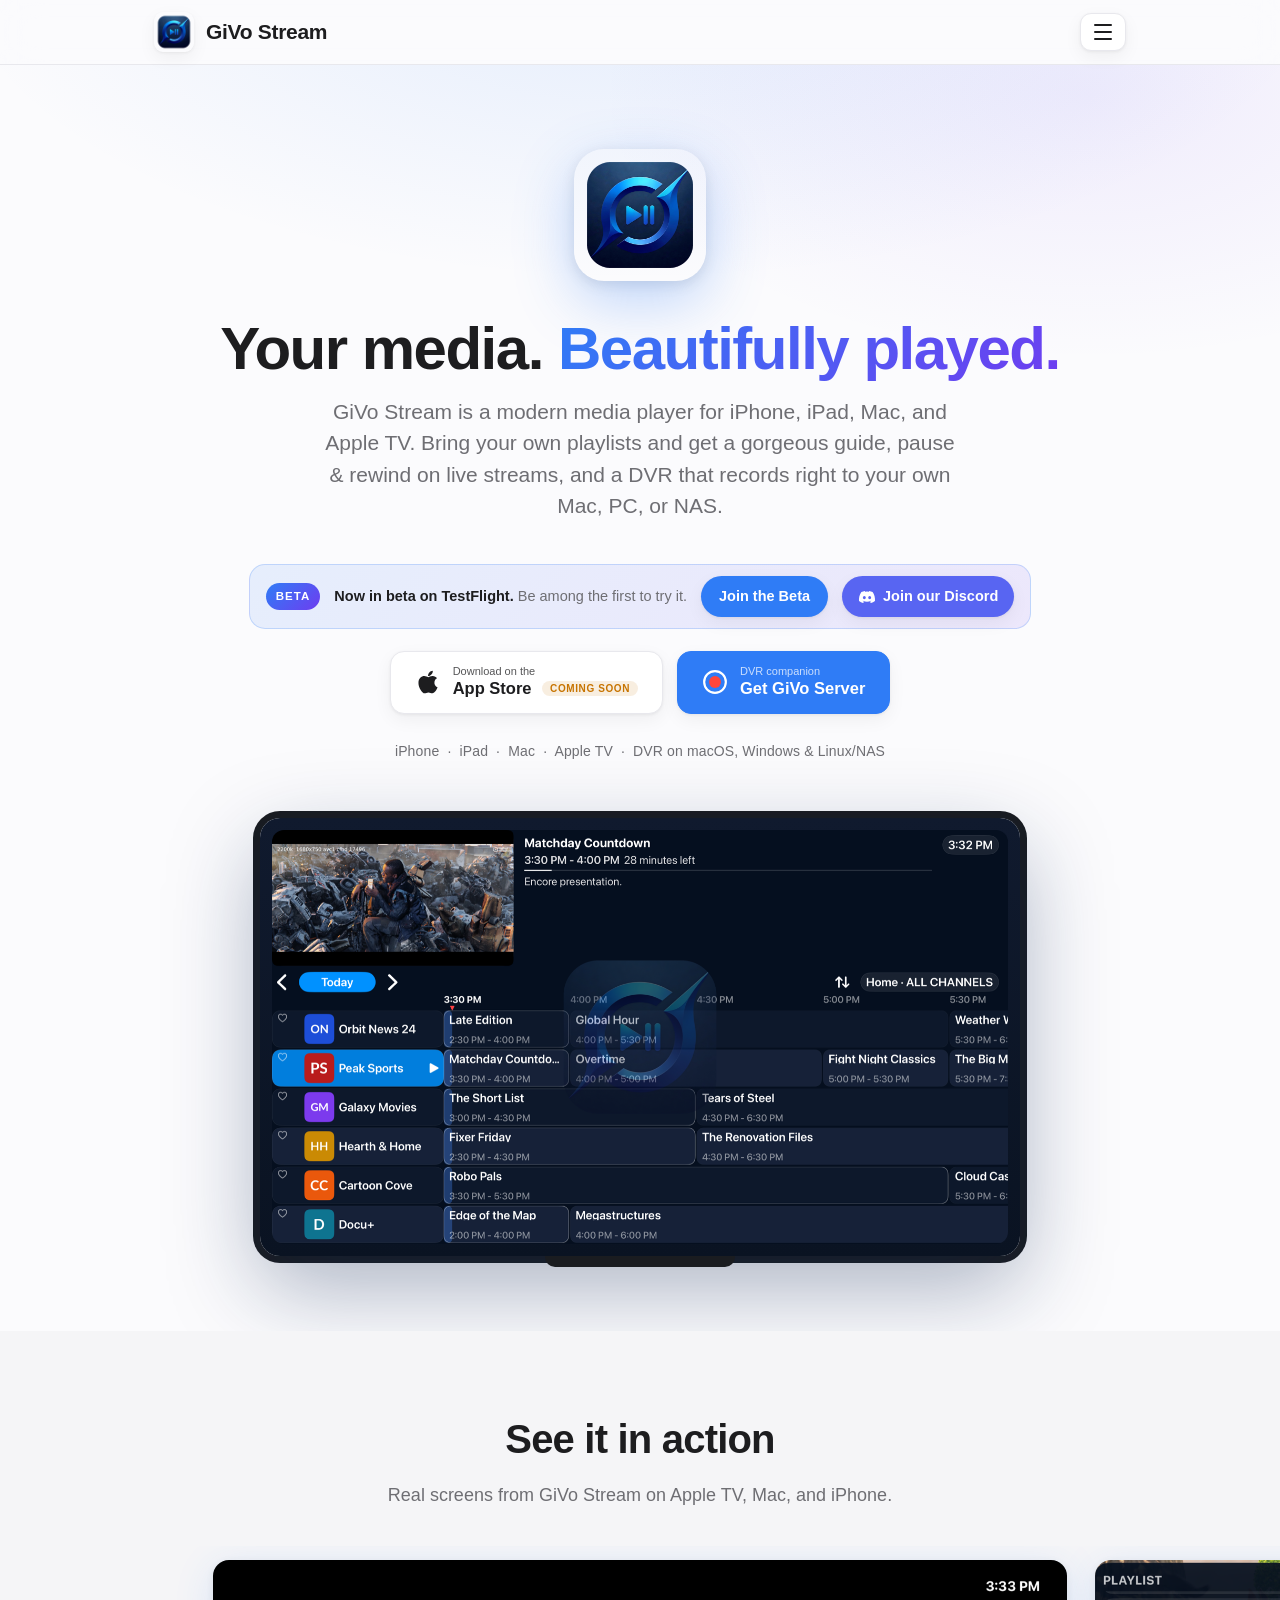
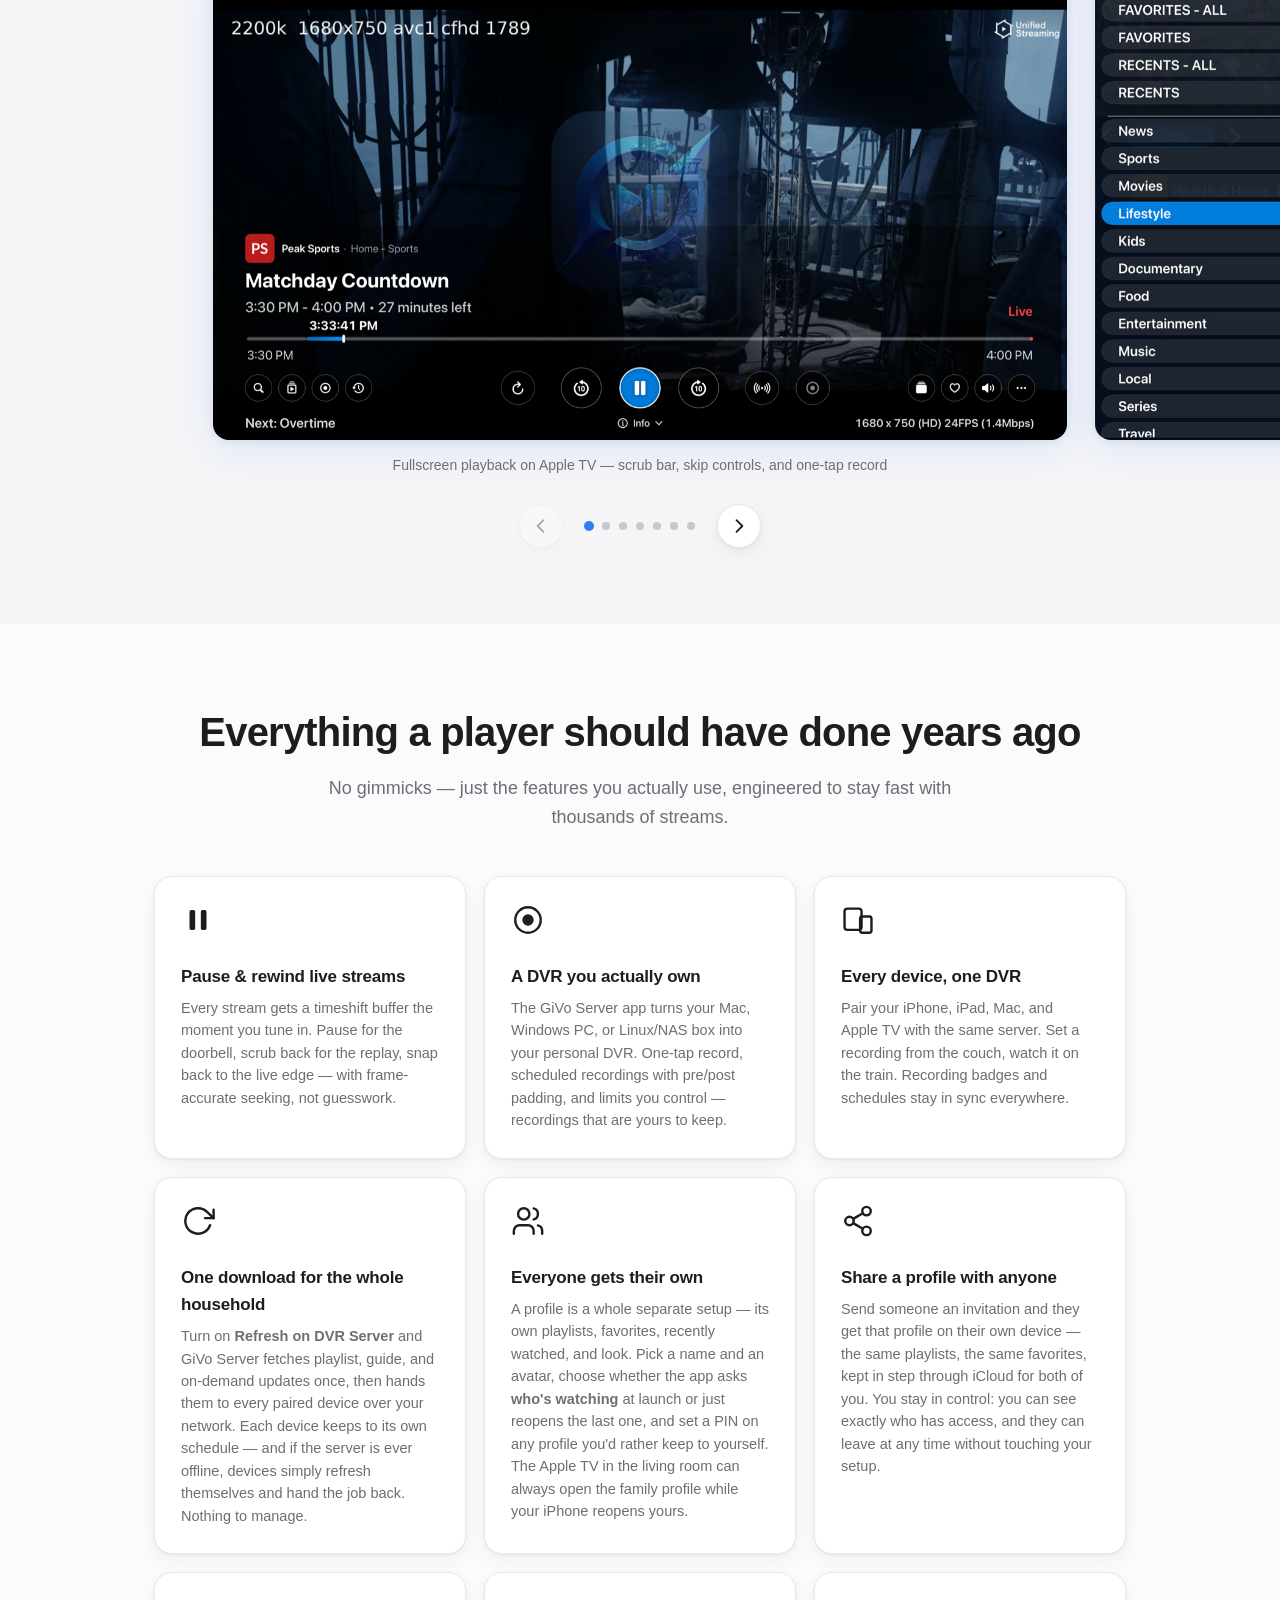
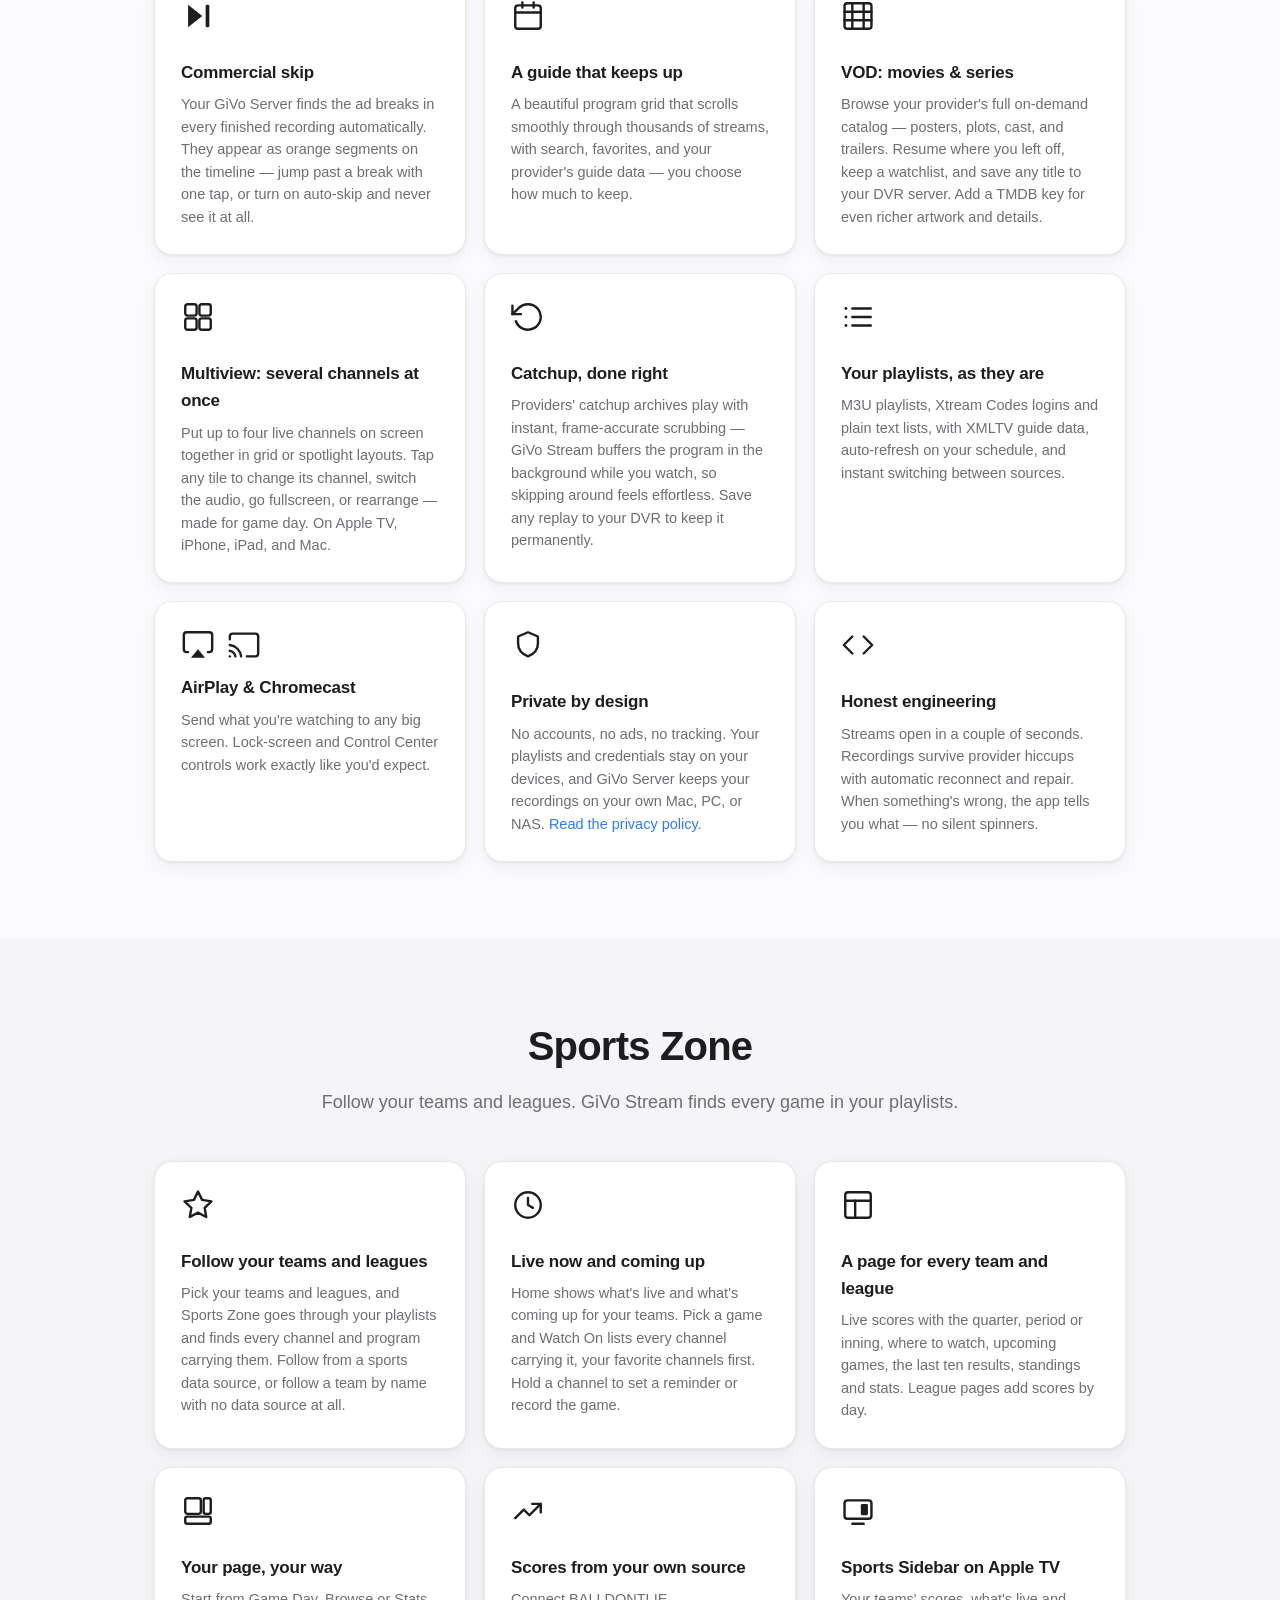
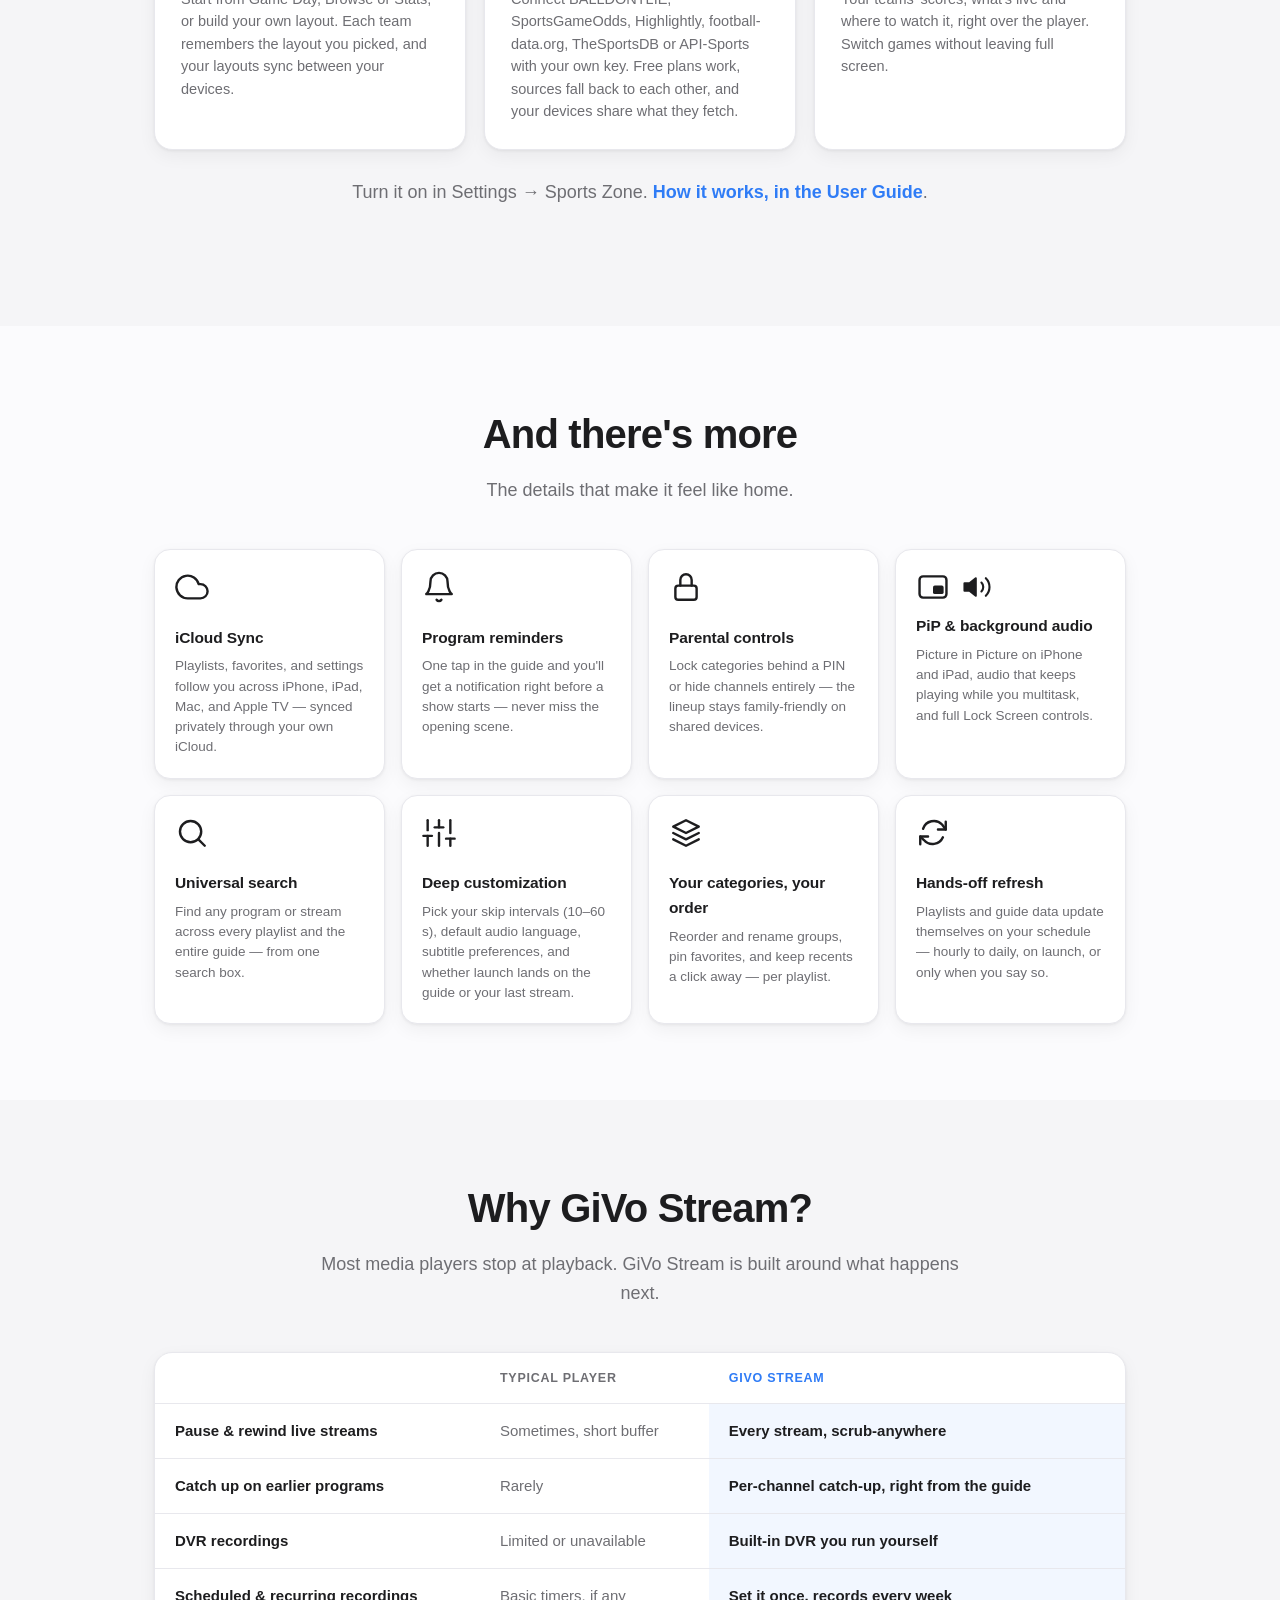
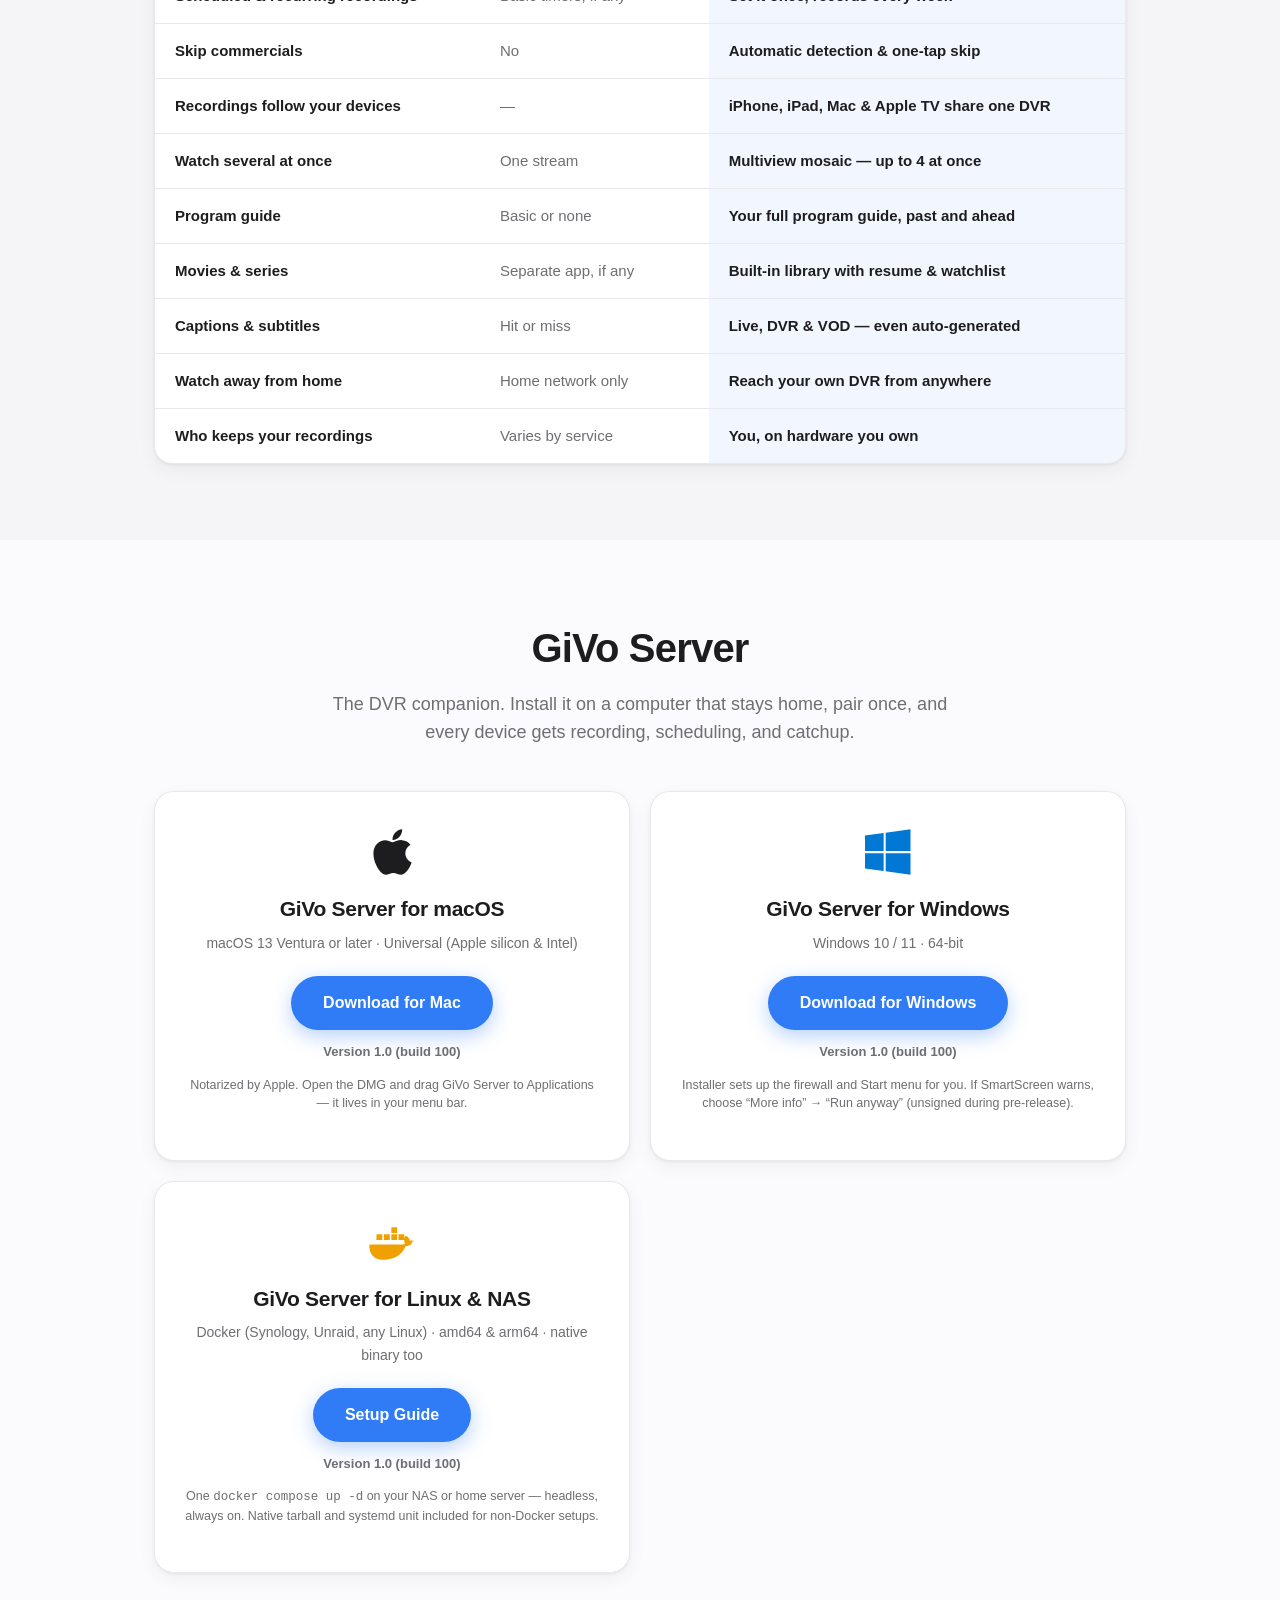
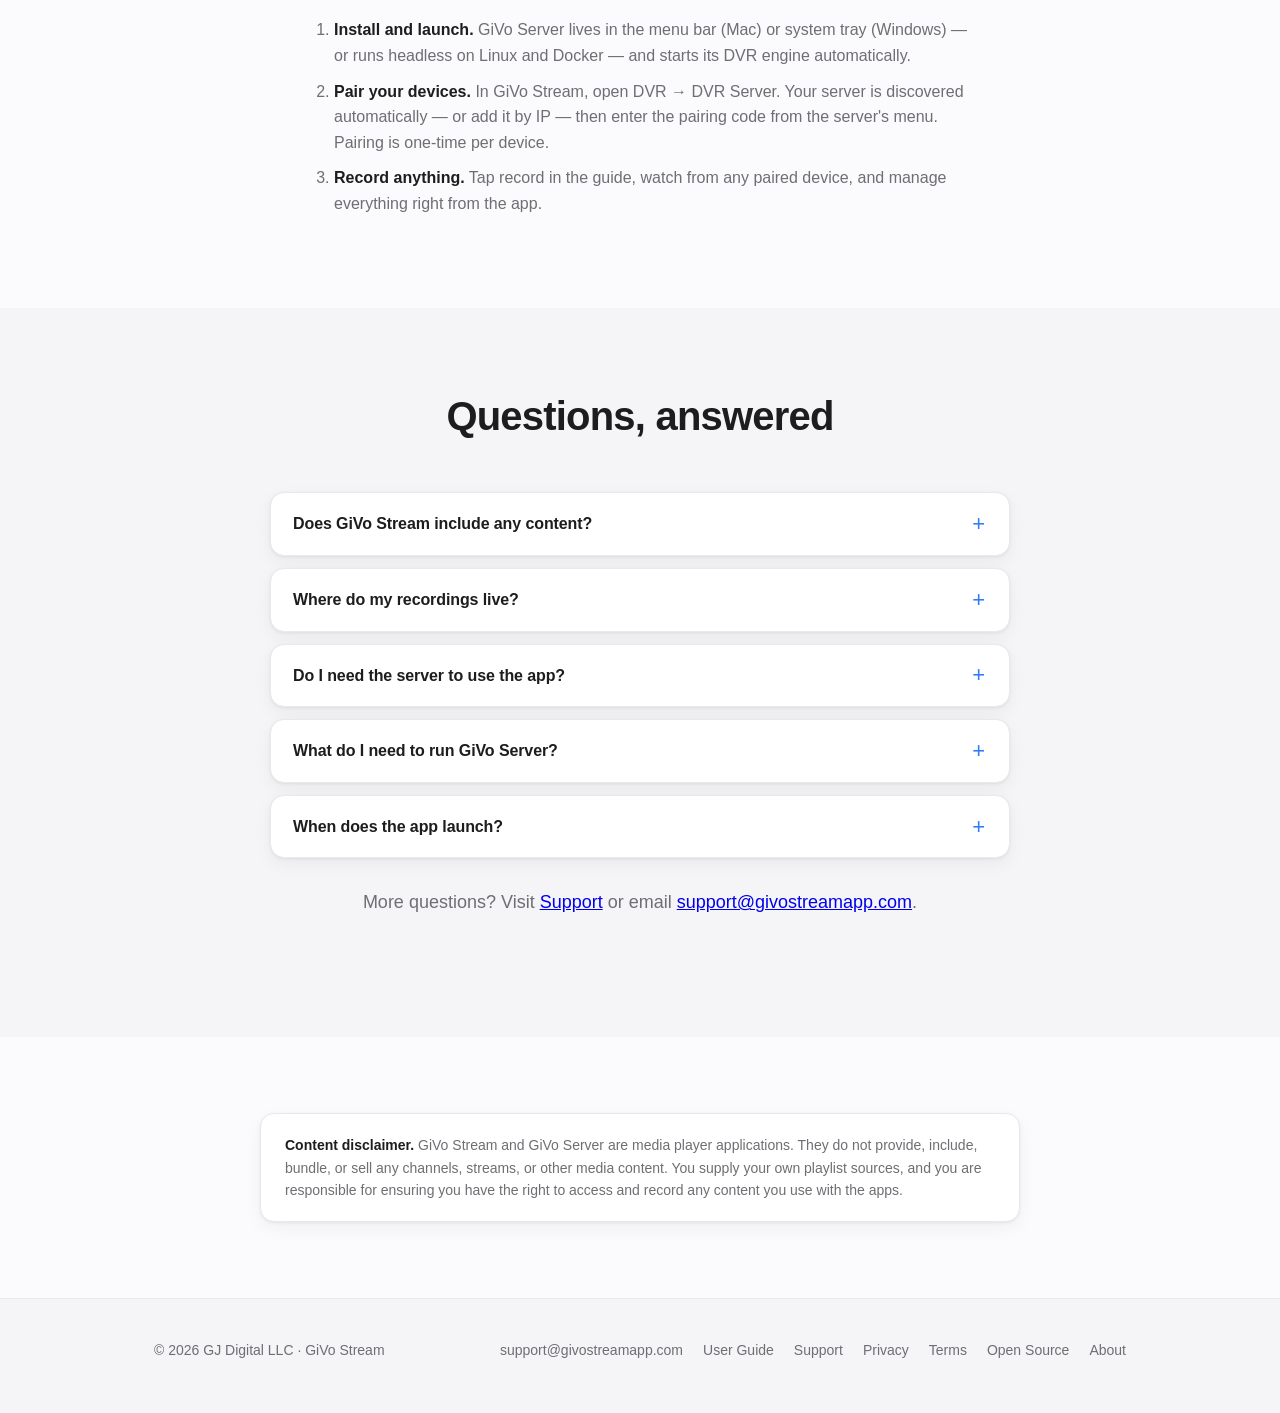
==== commit 4c40c1a3: "Home: Mac guide screenshot in the gallery Co-Authored-By: Claude Fable 5.2 <noreply@anthropic.com> C" ====
--- a/index.html
+++ b/index.html
@@ -99,7 +99,7 @@
 <section id="shots" class="alt">
   <div class="wrap">
     <h2>See it in action</h2>
-    <p class="sub">Real screens from GiVo Stream on Apple&nbsp;TV and iPhone.</p>
+    <p class="sub">Real screens from GiVo Stream on Apple&nbsp;TV, Mac, and iPhone.</p>
   </div>
   <div class="gallery" aria-roledescription="carousel" aria-label="Screenshots of GiVo Stream">
     <div class="gallery-track" tabindex="0">
@@ -110,6 +110,10 @@
       <figure class="slide tv">
         <div class="frame"><img width="1400" height="787" src="/assets/shots/tv-sidebar.png" alt="GiVo Stream playlist and category sidebar on Apple TV" loading="lazy"></div>
         <figcaption>Playlists, favorites, recents, and categories — one sidebar away</figcaption>
+      </figure>
+      <figure class="slide tv">
+        <div class="frame"><img width="1400" height="875" src="/assets/shots/mac-guide.png" alt="GiVo Stream on Mac — program guide with the section sidebar, categories, and live preview playback" loading="lazy"></div>
+        <figcaption>The guide on Mac — a sidebar for every section, plus keyboard shortcuts</figcaption>
       </figure>
       <figure class="slide phone">
         <div class="frame"><img width="460" height="1000" src="/assets/shots/phone-player.png" alt="GiVo Stream floating player on iPhone with scrub bar and record button" loading="lazy"></div>
@@ -130,7 +134,7 @@
     </div>
     <div class="wrap gallery-nav">
       <button type="button" class="gallery-btn prev" aria-label="Previous screenshot" disabled><svg viewBox="0 0 24 24" width="20" height="20" fill="none" stroke="currentColor" stroke-width="2.2" stroke-linecap="round" stroke-linejoin="round" aria-hidden="true"><path d="M15 5l-7 7 7 7"/></svg></button>
-      <div class="gallery-dots" role="tablist" aria-label="Choose a screenshot"><button type="button" role="tab" aria-label="Screenshot 1" aria-selected="true"></button><button type="button" role="tab" aria-label="Screenshot 2" aria-selected="false"></button><button type="button" role="tab" aria-label="Screenshot 3" aria-selected="false"></button><button type="button" role="tab" aria-label="Screenshot 4" aria-selected="false"></button><button type="button" role="tab" aria-label="Screenshot 5" aria-selected="false"></button><button type="button" role="tab" aria-label="Screenshot 6" aria-selected="false"></button></div>
+      <div class="gallery-dots" role="tablist" aria-label="Choose a screenshot"><button type="button" role="tab" aria-label="Screenshot 1" aria-selected="true"></button><button type="button" role="tab" aria-label="Screenshot 2" aria-selected="false"></button><button type="button" role="tab" aria-label="Screenshot 3" aria-selected="false"></button><button type="button" role="tab" aria-label="Screenshot 4" aria-selected="false"></button><button type="button" role="tab" aria-label="Screenshot 5" aria-selected="false"></button><button type="button" role="tab" aria-label="Screenshot 6" aria-selected="false"></button><button type="button" role="tab" aria-label="Screenshot 7" aria-selected="false"></button></div>
       <button type="button" class="gallery-btn next" aria-label="Next screenshot"><svg viewBox="0 0 24 24" width="20" height="20" fill="none" stroke="currentColor" stroke-width="2.2" stroke-linecap="round" stroke-linejoin="round" aria-hidden="true"><path d="M9 5l7 7-7 7"/></svg></button>
     </div>
   </div>
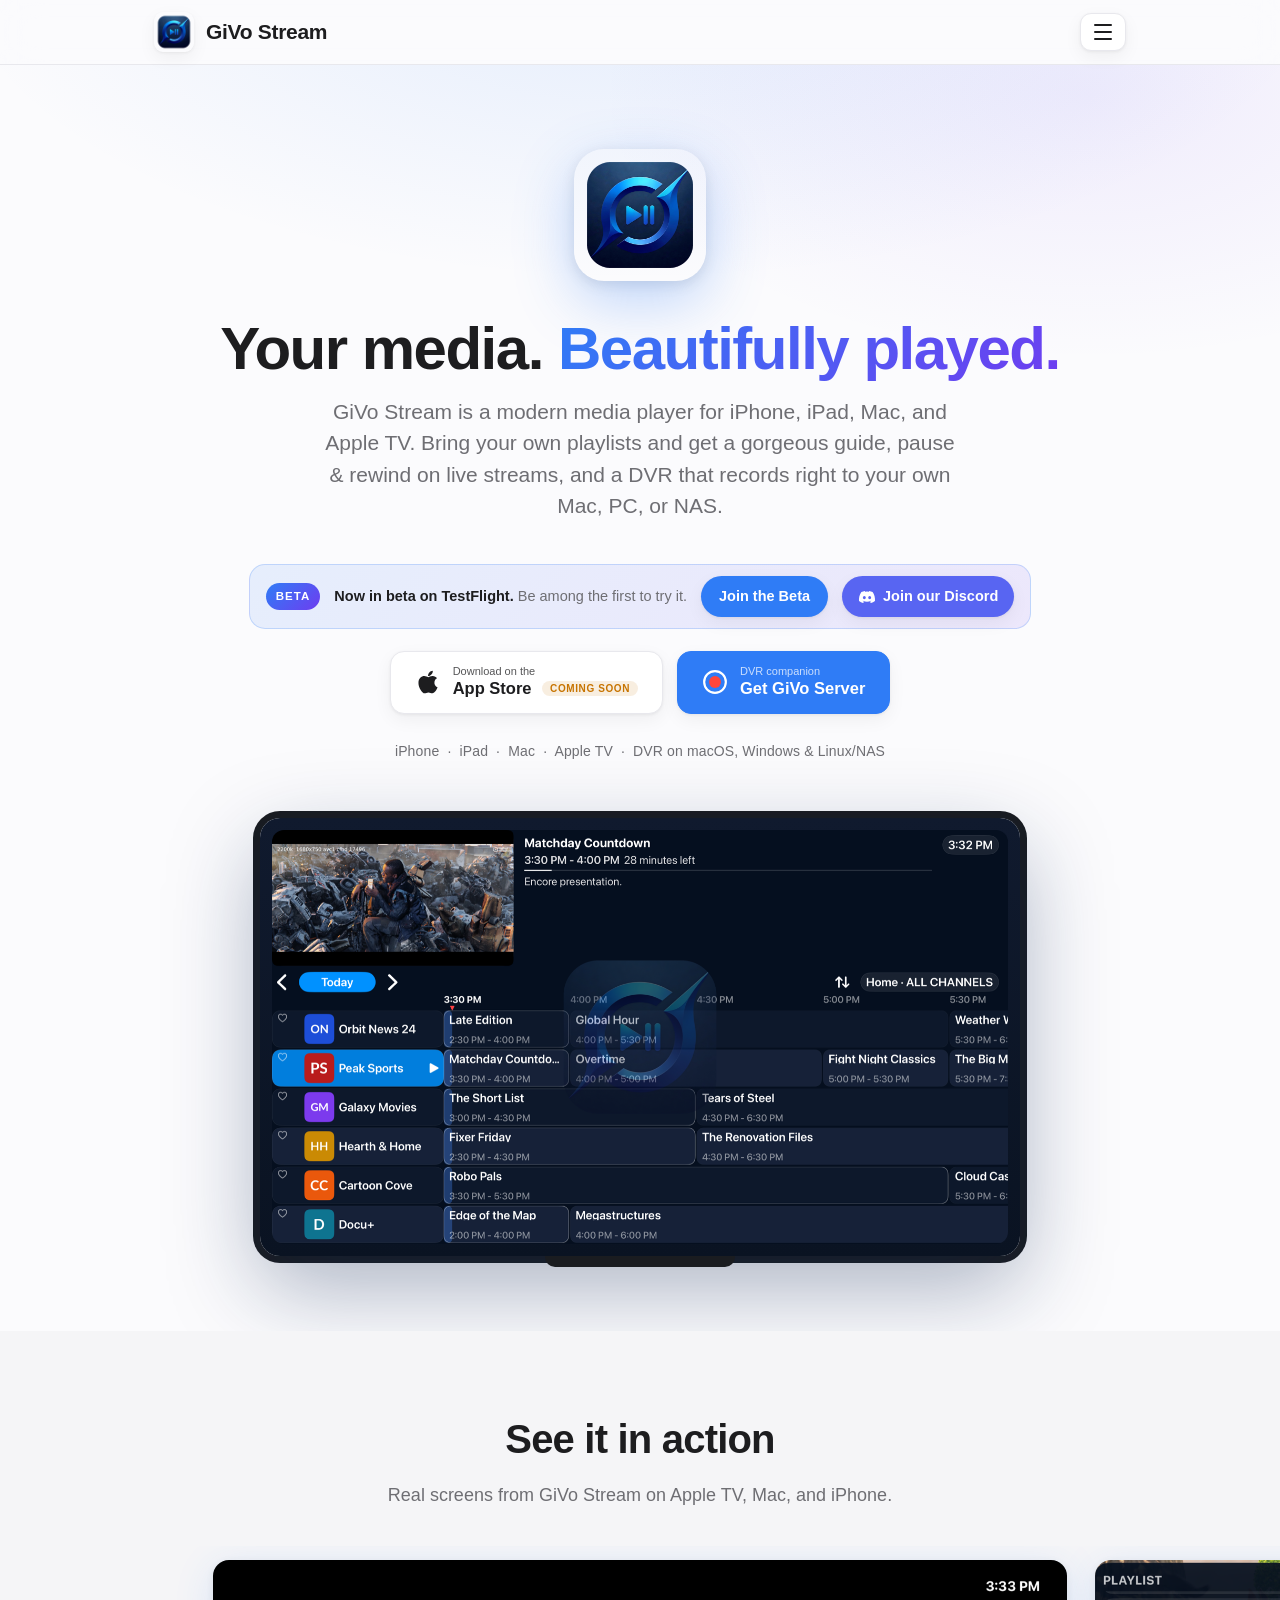
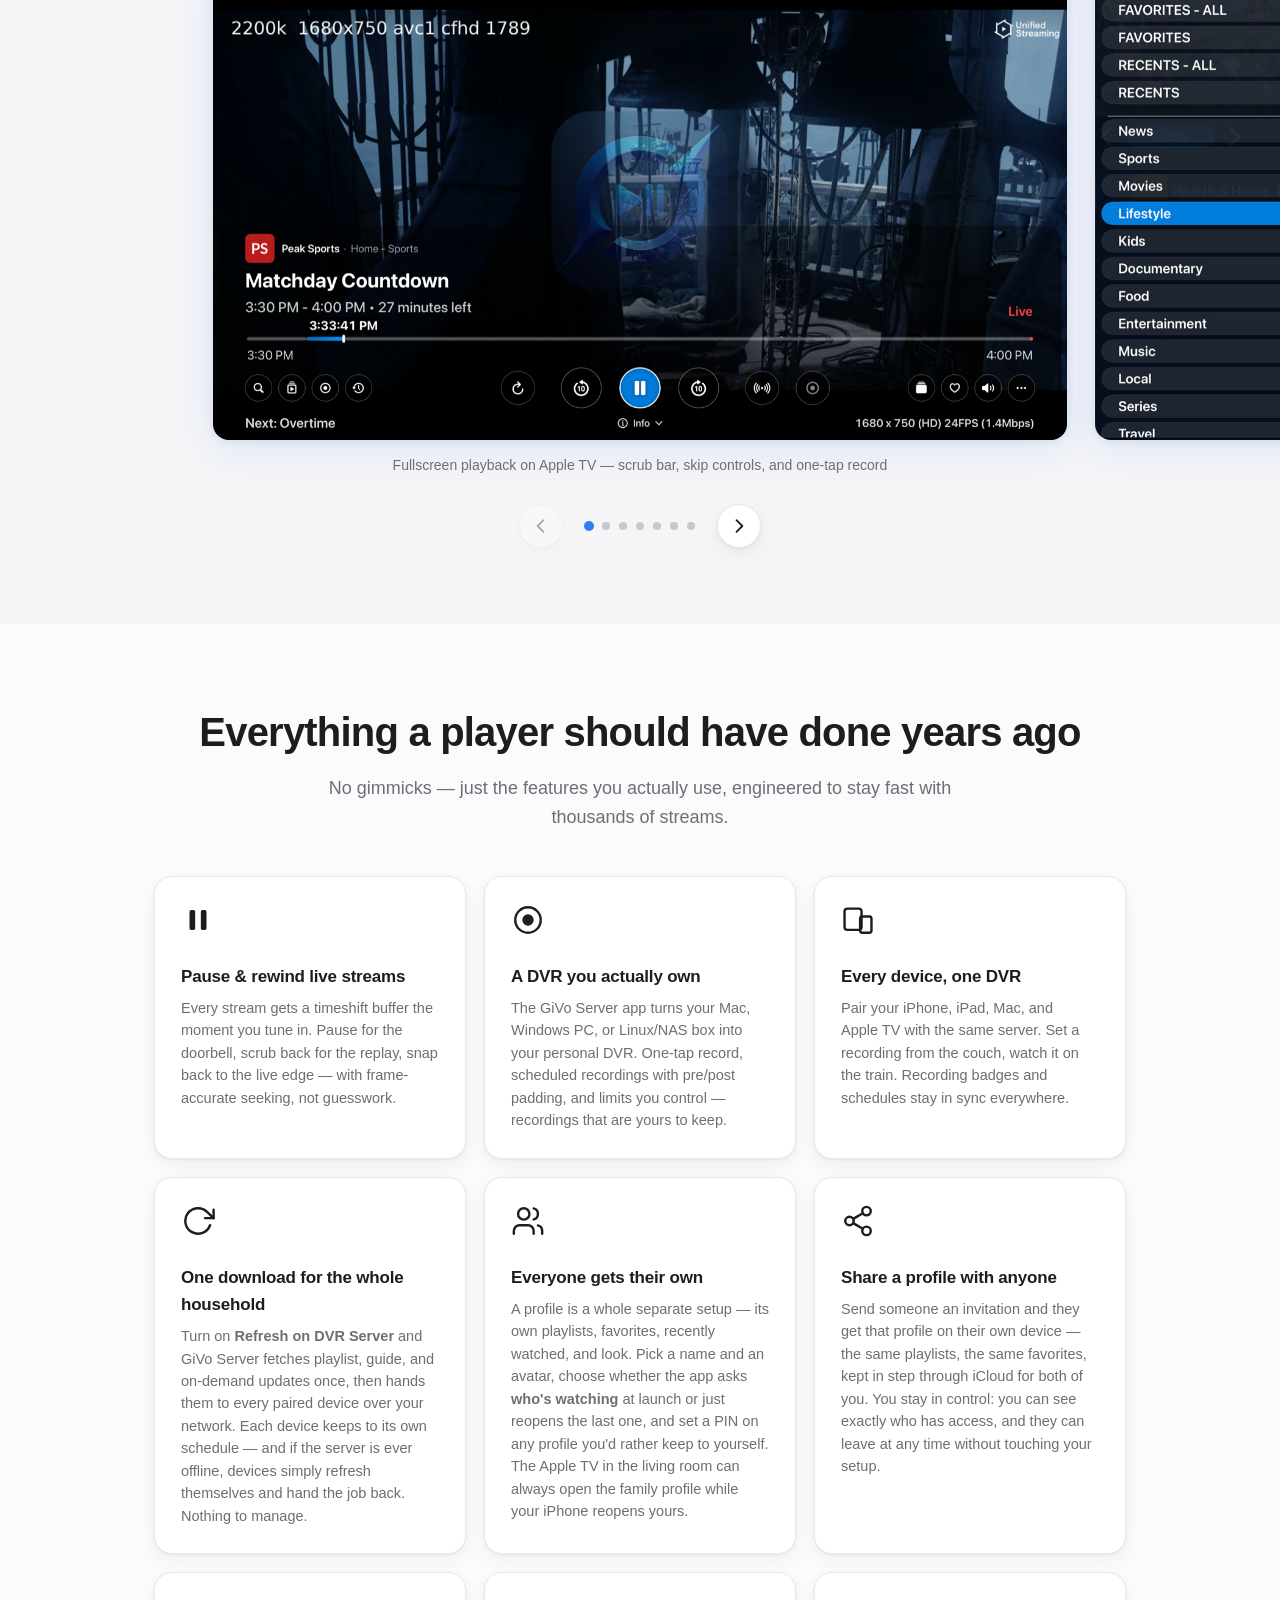
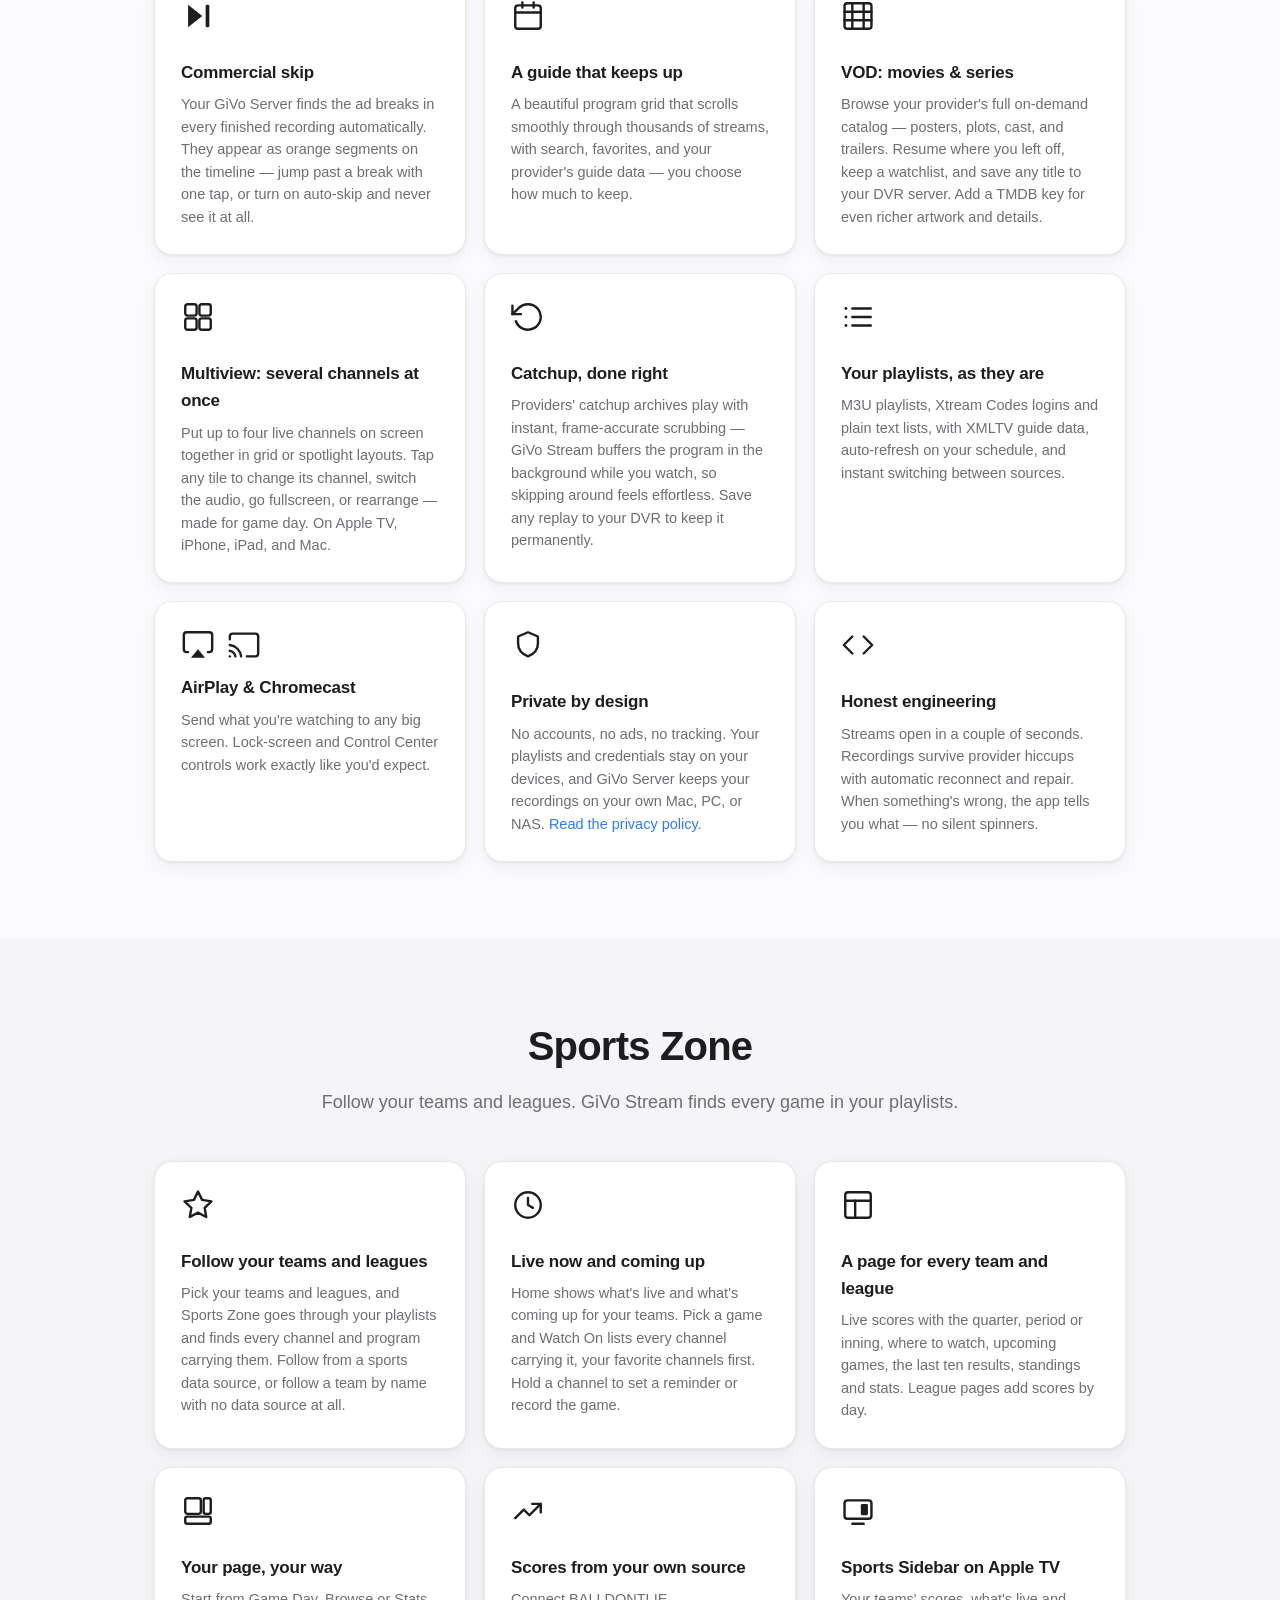
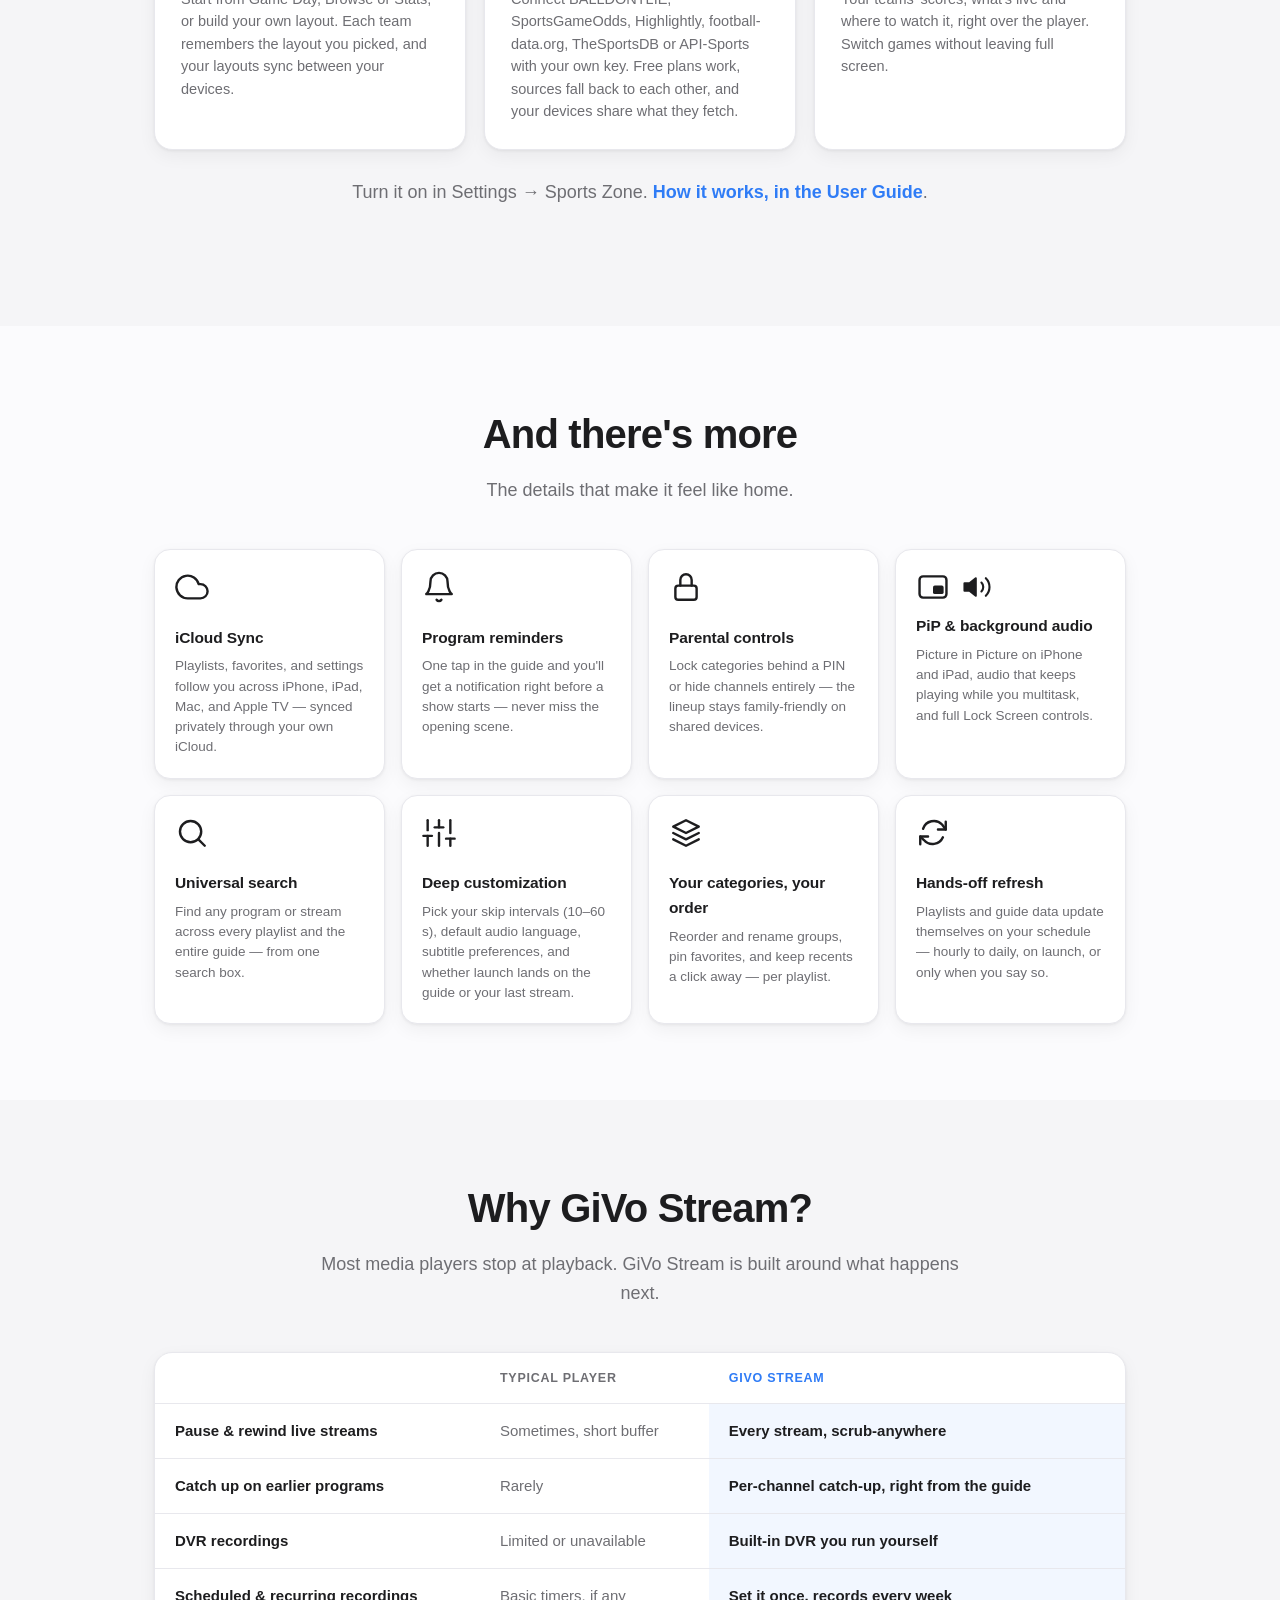
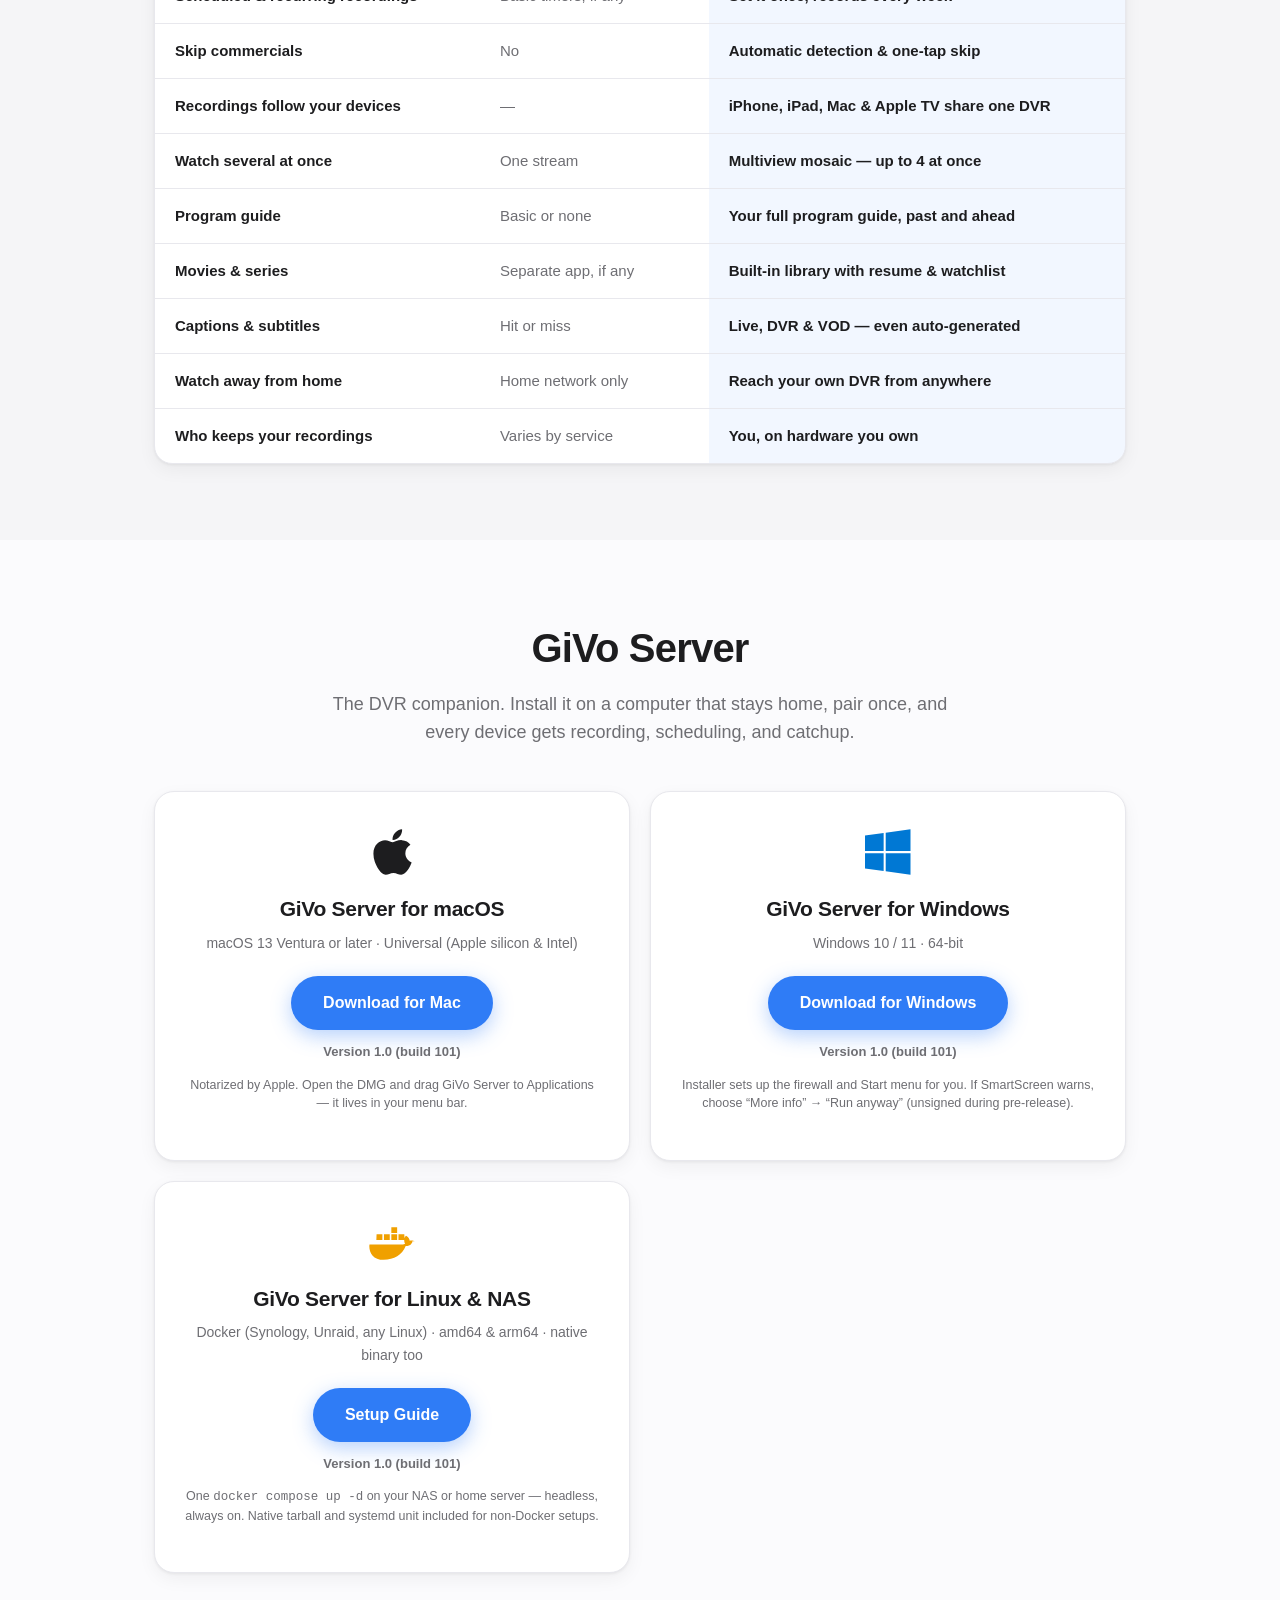
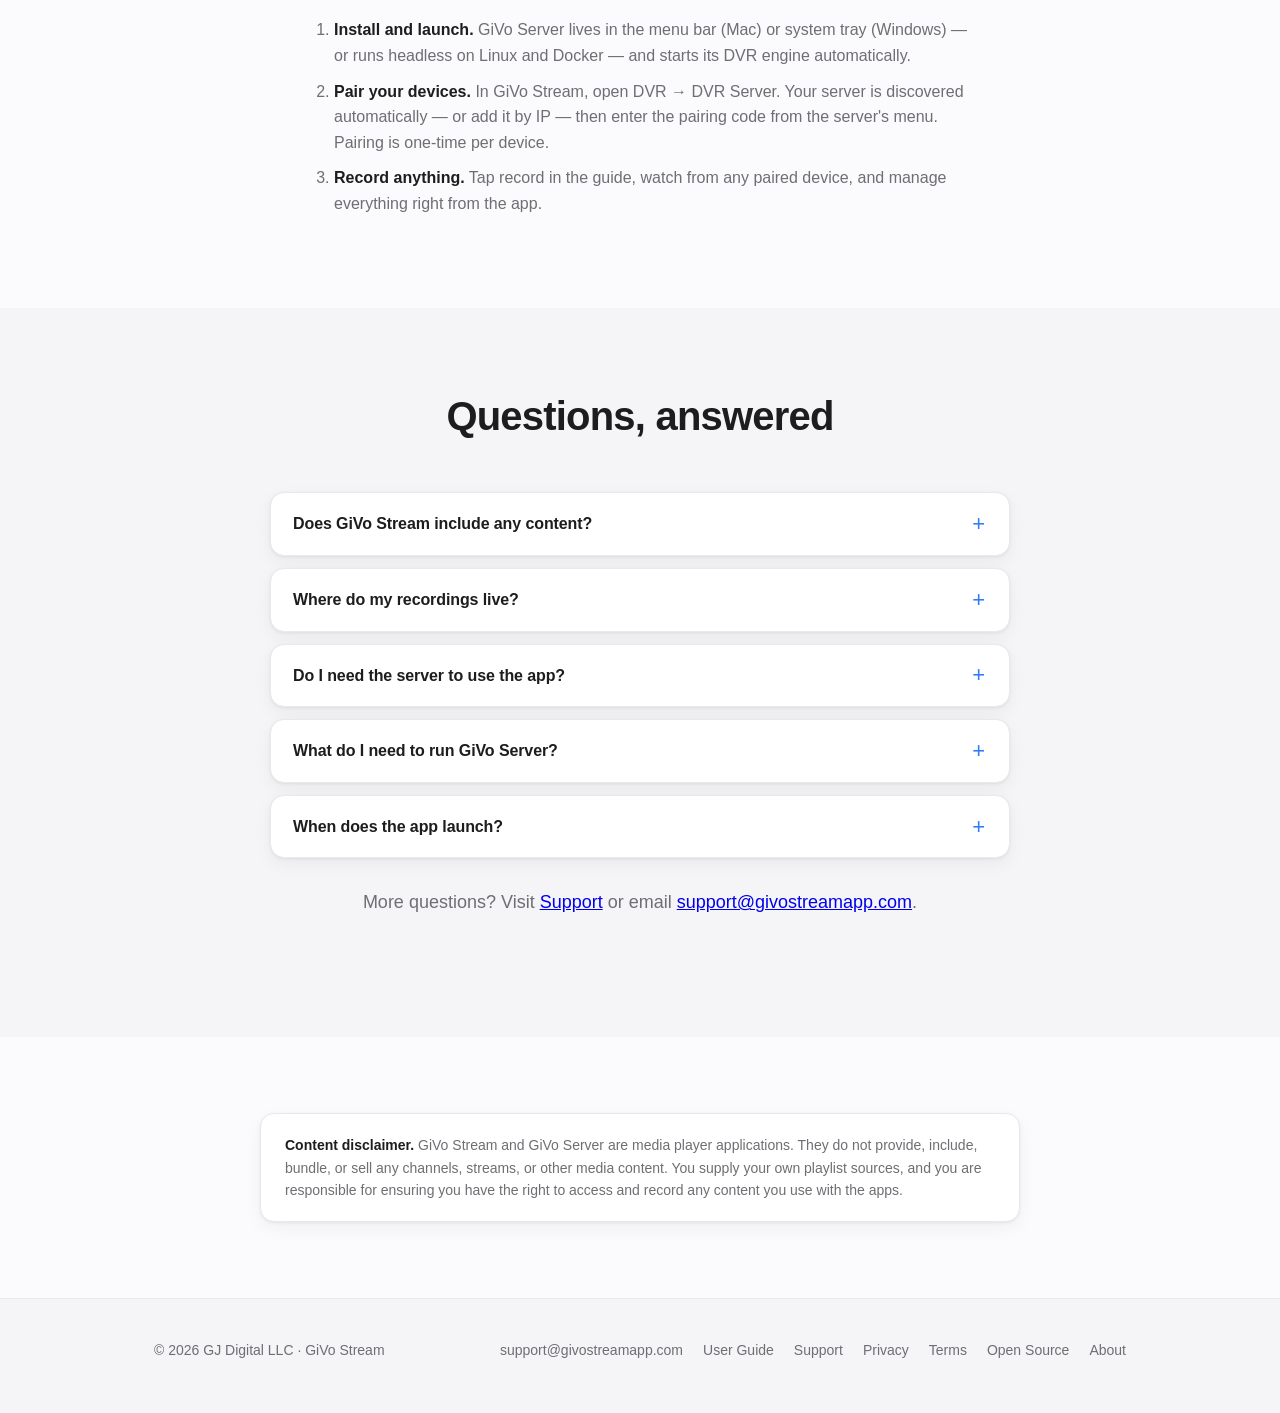
==== commit 9cbc71e6: "GiVo Server 1.0 (build 101) — downloads + version text" ====
--- a/index.html
+++ b/index.html
@@ -435,7 +435,7 @@
         <h3>GiVo Server for macOS</h3>
         <p class="req">macOS 13 Ventura or later · Universal (Apple silicon &amp; Intel)</p>
         <a class="btn" href="https://github.com/gjdigitaldev/givostreamapp.com/releases/latest/download/GiVo-Server-macOS-Universal.dmg">Download for Mac</a>
-        <p class="ver">Version 1.0 (build 100)</p>
+        <p class="ver">Version 1.0 (build 101)</p>
         <p class="note">Notarized by Apple. Open the DMG and drag GiVo Server
         to Applications — it lives in your menu bar.</p>
       </div>
@@ -446,7 +446,7 @@
         <h3>GiVo Server for Windows</h3>
         <p class="req">Windows 10 / 11 · 64-bit</p>
         <a class="btn" href="https://github.com/gjdigitaldev/givostreamapp.com/releases/latest/download/GiVo-Server-Setup-x64.exe">Download for Windows</a>
-        <p class="ver">Version 1.0 (build 100)</p>
+        <p class="ver">Version 1.0 (build 101)</p>
         <p class="note">Installer sets up the firewall and Start menu for you.
         If SmartScreen warns, choose “More info” → “Run anyway” (unsigned
         during pre-release).</p>
@@ -458,7 +458,7 @@
         <h3>GiVo Server for Linux &amp; NAS</h3>
         <p class="req">Docker (Synology, Unraid, any Linux) · amd64 &amp; arm64 · native binary too</p>
         <a class="btn" href="/linux.html">Setup Guide</a>
-        <p class="ver">Version 1.0 (build 100)</p>
+        <p class="ver">Version 1.0 (build 101)</p>
         <p class="note">One <code>docker compose up -d</code> on your NAS or
         home server — headless, always on. Native tarball and systemd unit
         included for non-Docker setups.</p>
